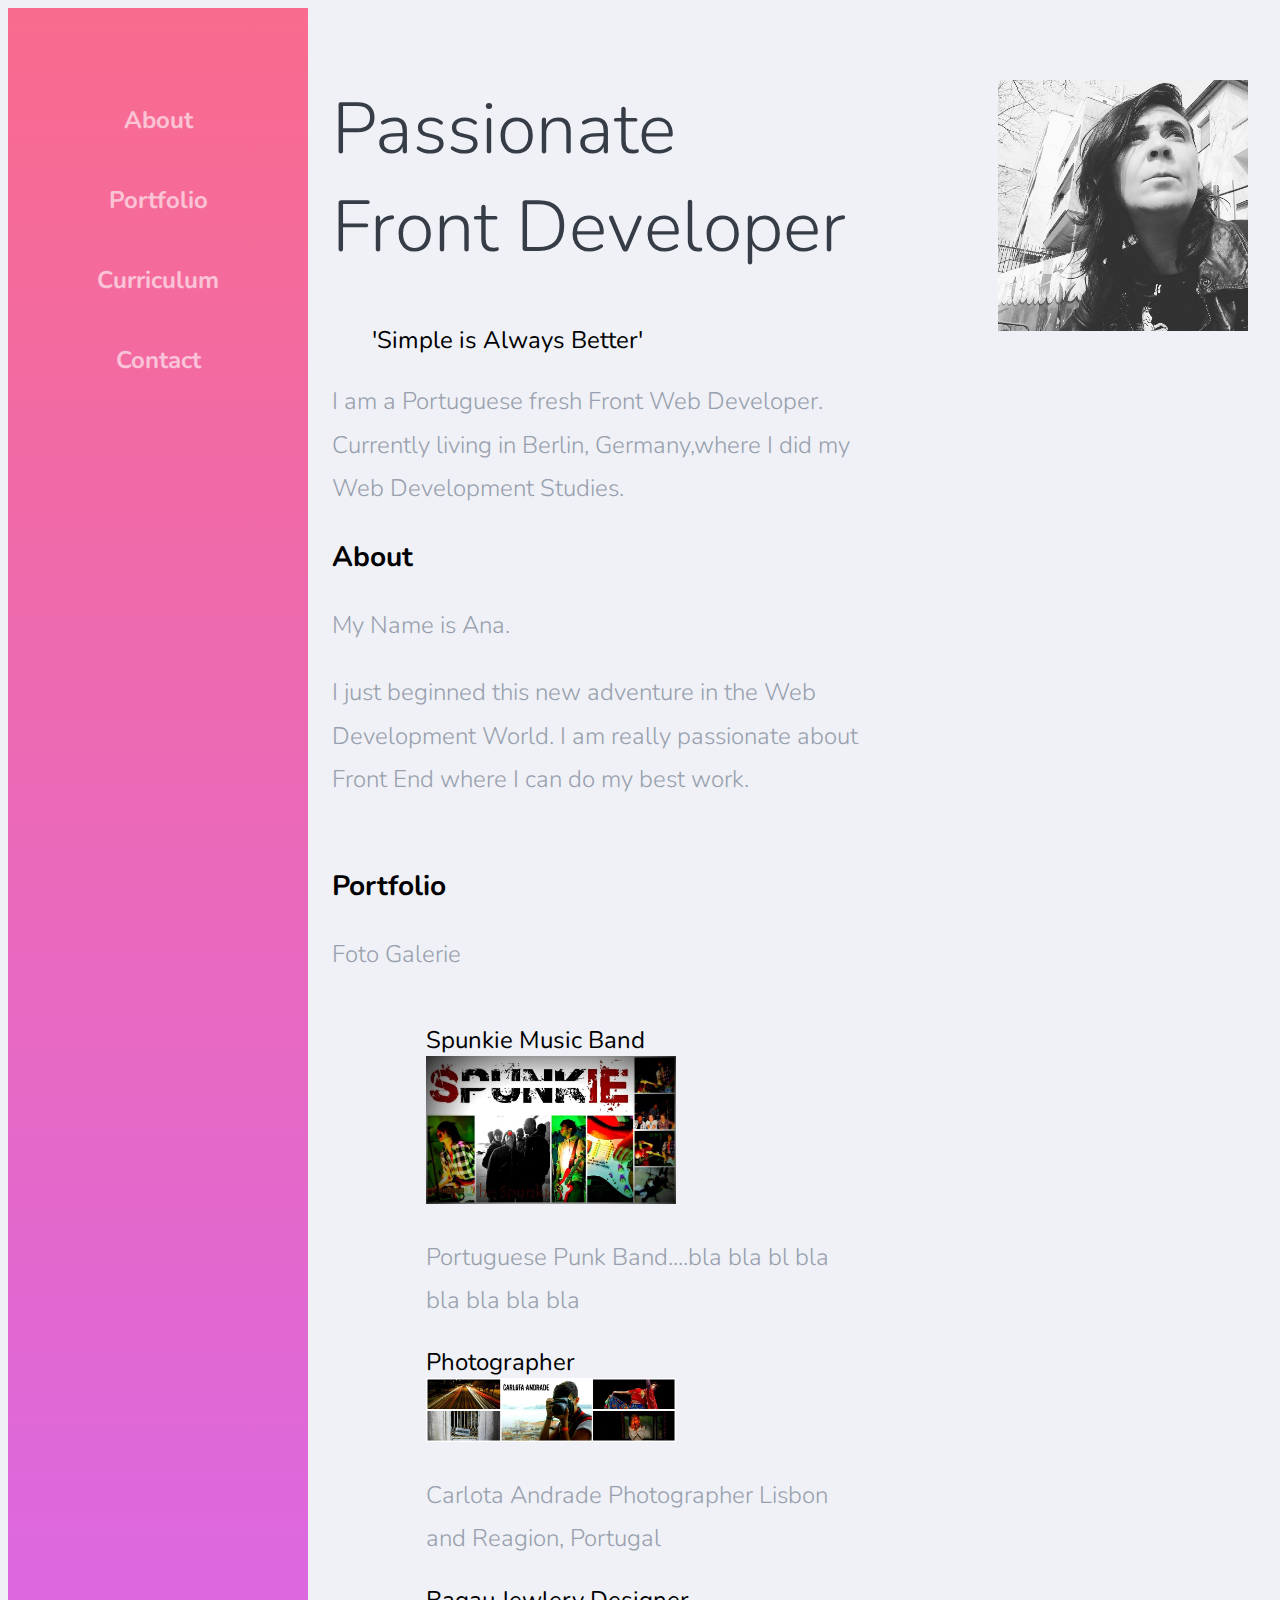
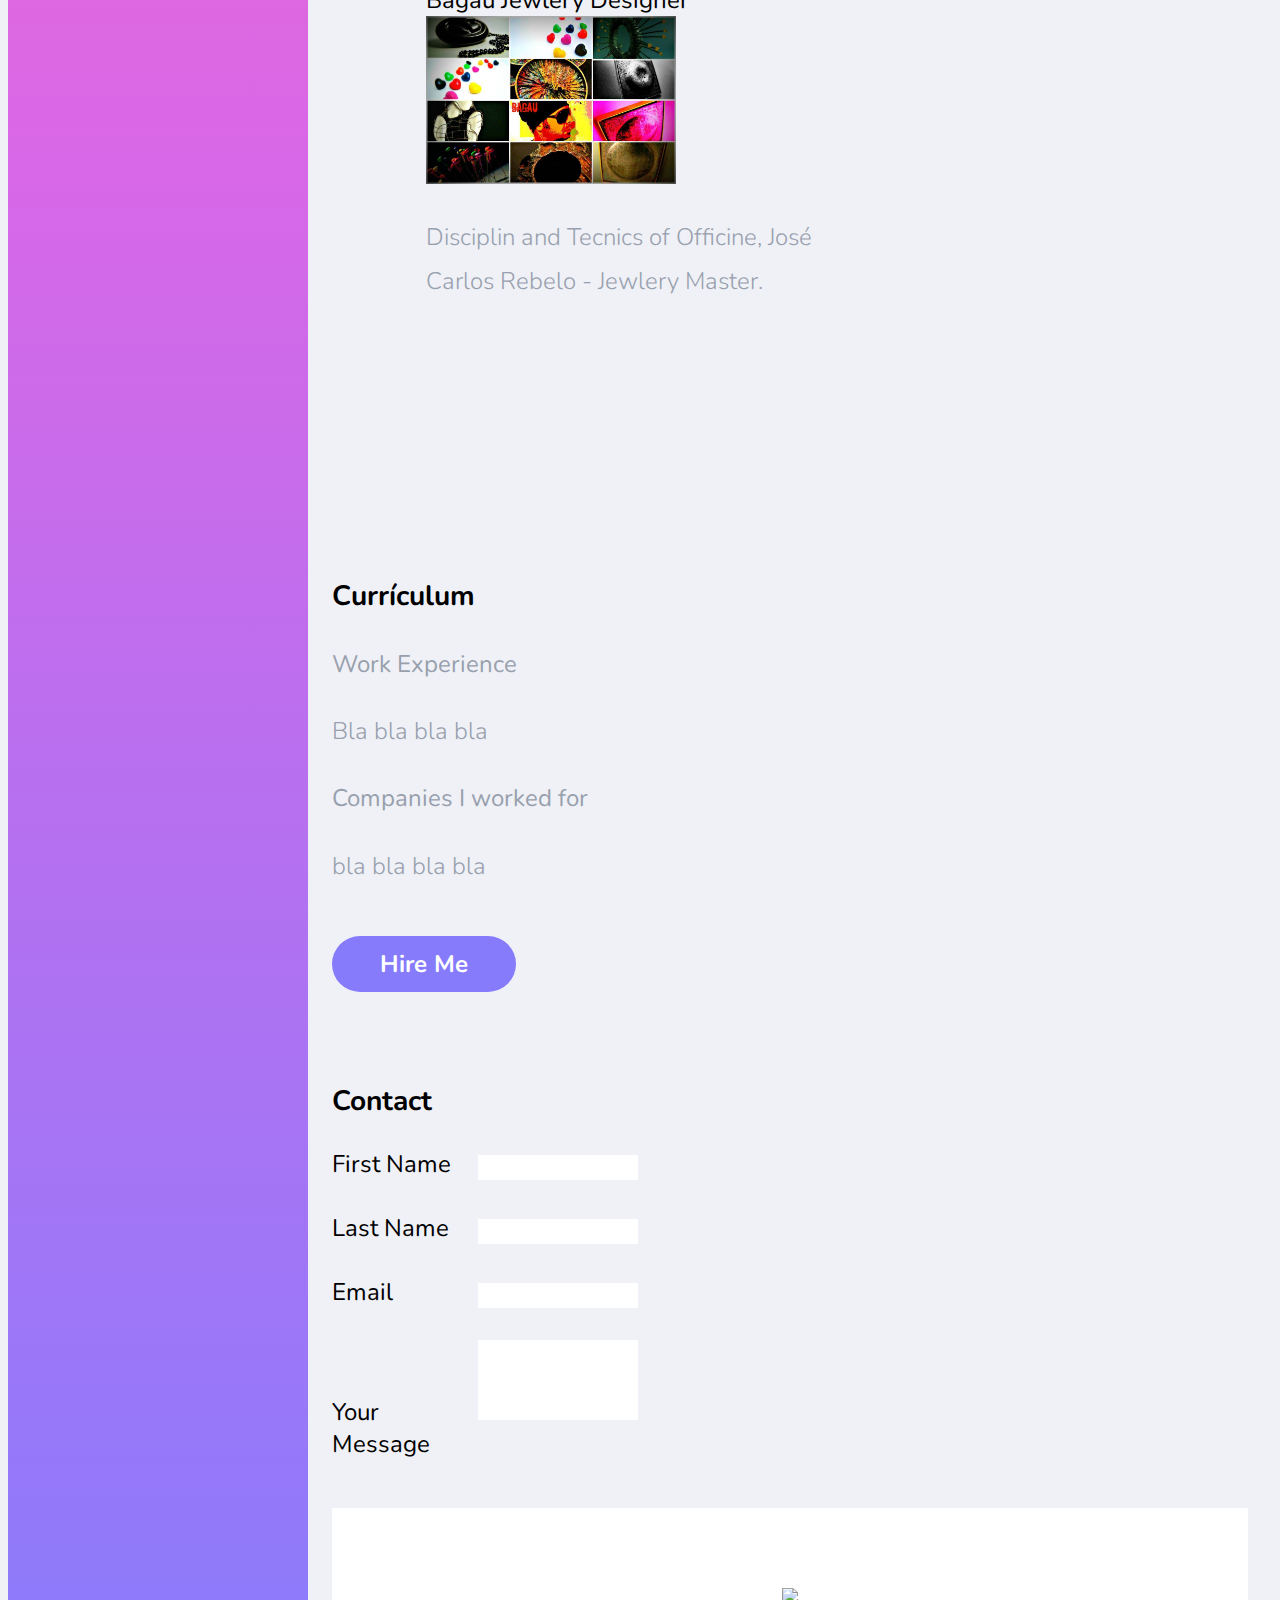
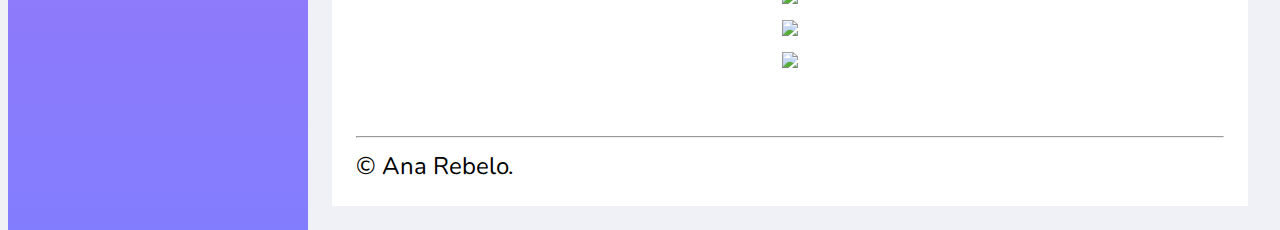
==== index.html @ c13af23d "Update index.html" ====
<!DOCTYPE html>
<html lang="en">

<head>
    <meta charset="UTF-8">
    <title>Portfolio</title>
    <link rel="stylesheet" href=".//style%20-%20Portfolio.css">
</head>

<body>
    <div class="container">
        <div class="sidebar">
            <nav>
                <ul>
                    <li><a href="#about">About</a></li>
                    <li><a href="#portfolio">Portfolio</a></li>
                    <li><a href="#curriculum">Curriculum</a></li>
                    <li><a href="#contact">Contact</a></li>
                </ul>
            </nav>
        </div>

        <div class="content">
            <section class="hero">
                <img src="je.jpg" />
                <div class="hero-content">
                    <h1>Passionate<br>Front Developer</h1>
                    <blockquote>'Simple is Always Better'</blockquote>
                    <p>I am a Portuguese fresh Front Web Developer. Currently living in Berlin, Germany,where I did my Web Development Studies.</p>


                    <h3 id="about">About<br></h3>

                    <p>My Name is Ana.</p>
                    <p>I just beginned this new adventure in the Web Development World. I am really passionate about Front End where I can do my best work.


                        <h3 id="portfolio"><br>Portfolio</h3>
                        <p>Foto Galerie</p>
                        <div class="galerie">
                            <figure>

                                <figcaption>Spunkie Music Band </figcaption> <img src="spunkie.jpg"><br>
                                <p>Portuguese Punk Band....bla bla bl bla bla bla bla bla</p>
                                <figcaption>Photographer</figcaption>
                                <img src="carlota.jpg"><br>
                                <p>Carlota Andrade Photographer
                                    Lisbon and Reagion, Portugal</p>
                                
                                <figcaption>Bagau Jewlery Designer</figcaption>
                                <img src="bagau.jpg"><br>
                                <p>Disciplin and  Tecnics of Officine, José Carlos Rebelo - Jewlery Master.</p>

                            </figure>
                        </div>
                        <br><br><br><br><br>

                        <h3 id="curriculum"><br>Currículum</h3>

                        <p><b>Work Experience</b></p>
                        <p>Bla bla bla bla</p>
                        <p><b>Companies I worked for</b></p>
                        <p>bla bla bla bla</p>


                        <a class="action-btn" href="">Hire Me</a><a href="#top"></a>

                        <h3 id="contact"><br>Contact</h3>

                        <form action="">

                            <label for="fn">First Name</label>
                            <input type="text" name="firstname" id="fn" required placefolder="firstname"><br>
                            <br>
                            <label for="ln">Last Name</label>
                            <input type="text" name="lastname" id="ln" required><br>
                            <br>
                            <label for="email">Email</label>
                            <input type="email" name="email" id="email" required><br>
                            <br>
                            <label for="msg">Your Message</label>
                            <textarea name="msg" id="msg" required></textarea>

                        </form>

                </div>

            </section>


            <div class="footer">
                <footer>
                    <ul>

                           <div id="imagem" />
                        
                        <li><a href="https://www.facebook.com/ana.rebelo.37"><img src="images/facebook.png"></a></li>

                        <li><a href="https://www.twitter.com"><img src="images/twitter.png"></a></li>

                        <li><a href="https://www.instagram.com"><img src="images/instagram.png"></a></li>
                       
                    </ul>
                     <hr class="socket">
                    &copy; Ana Rebelo.
                </footer>
            </div>
        </div>
    </div>
</body></html>
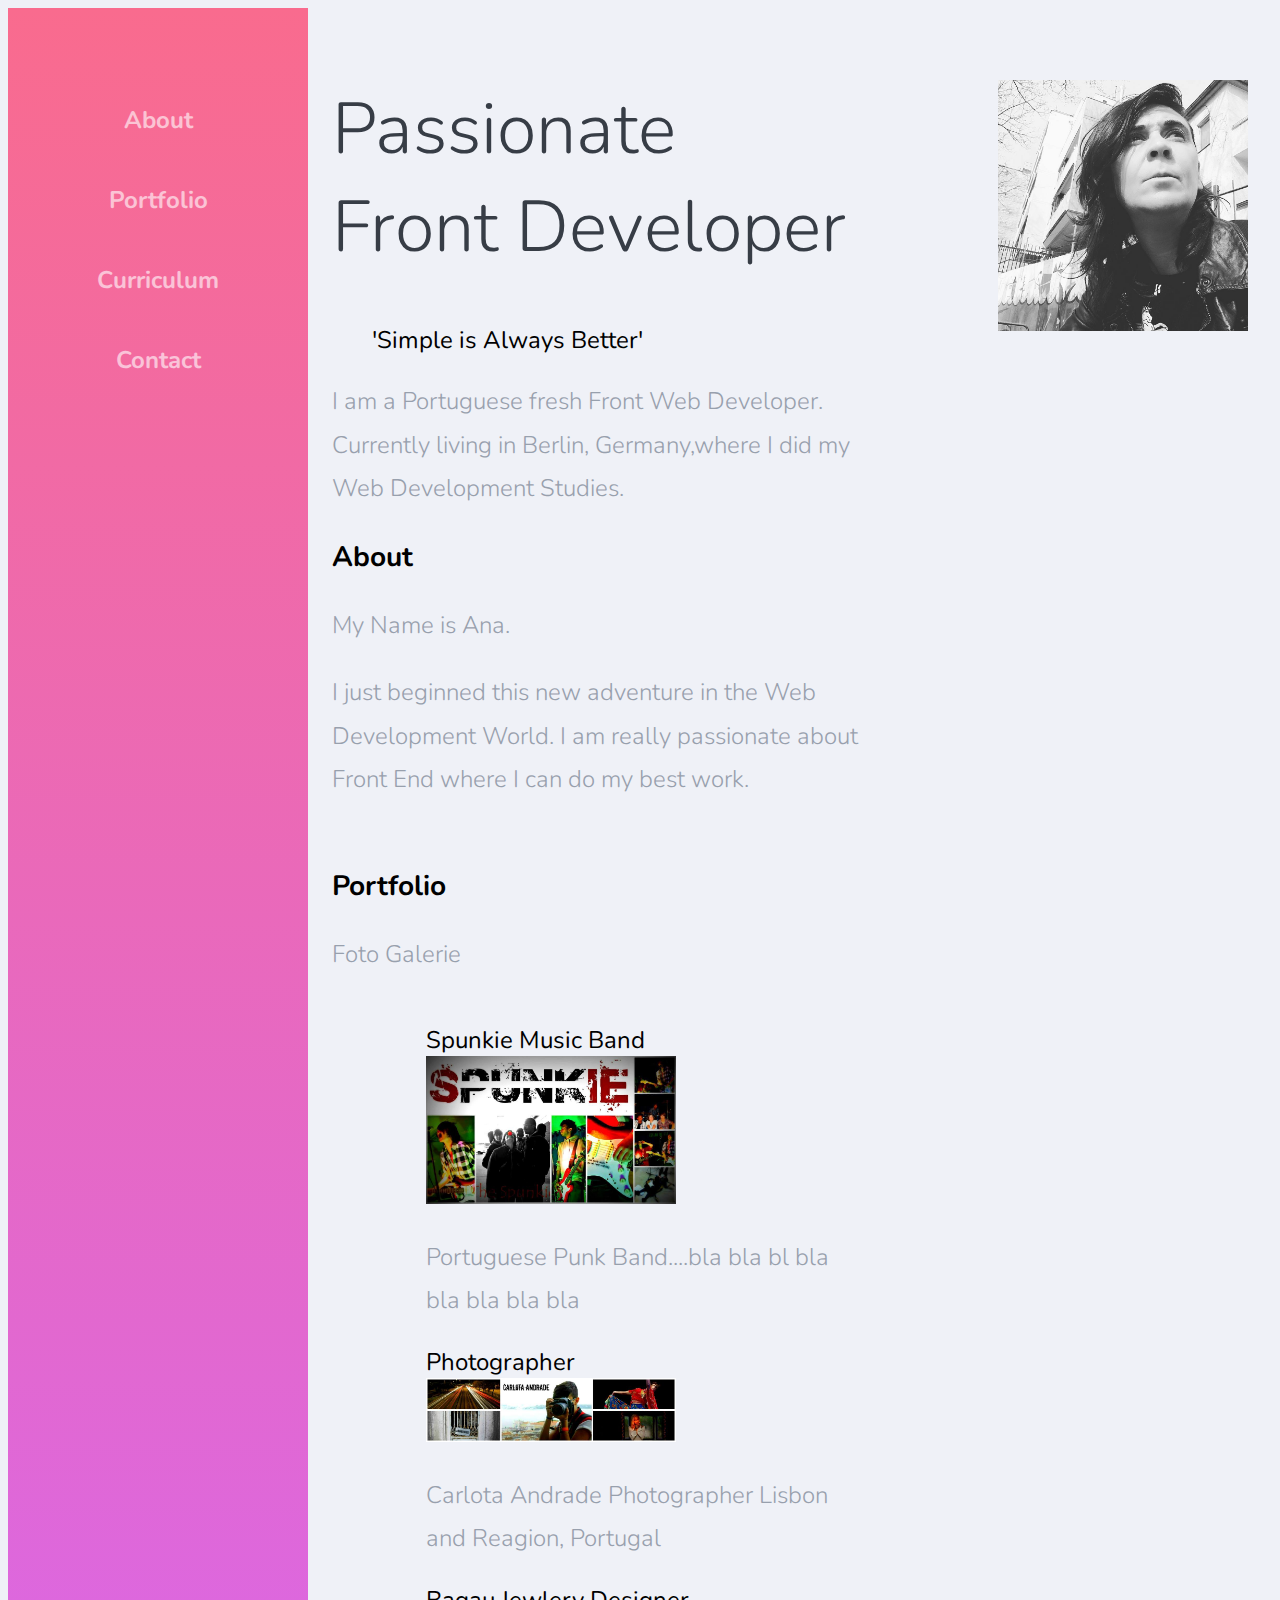
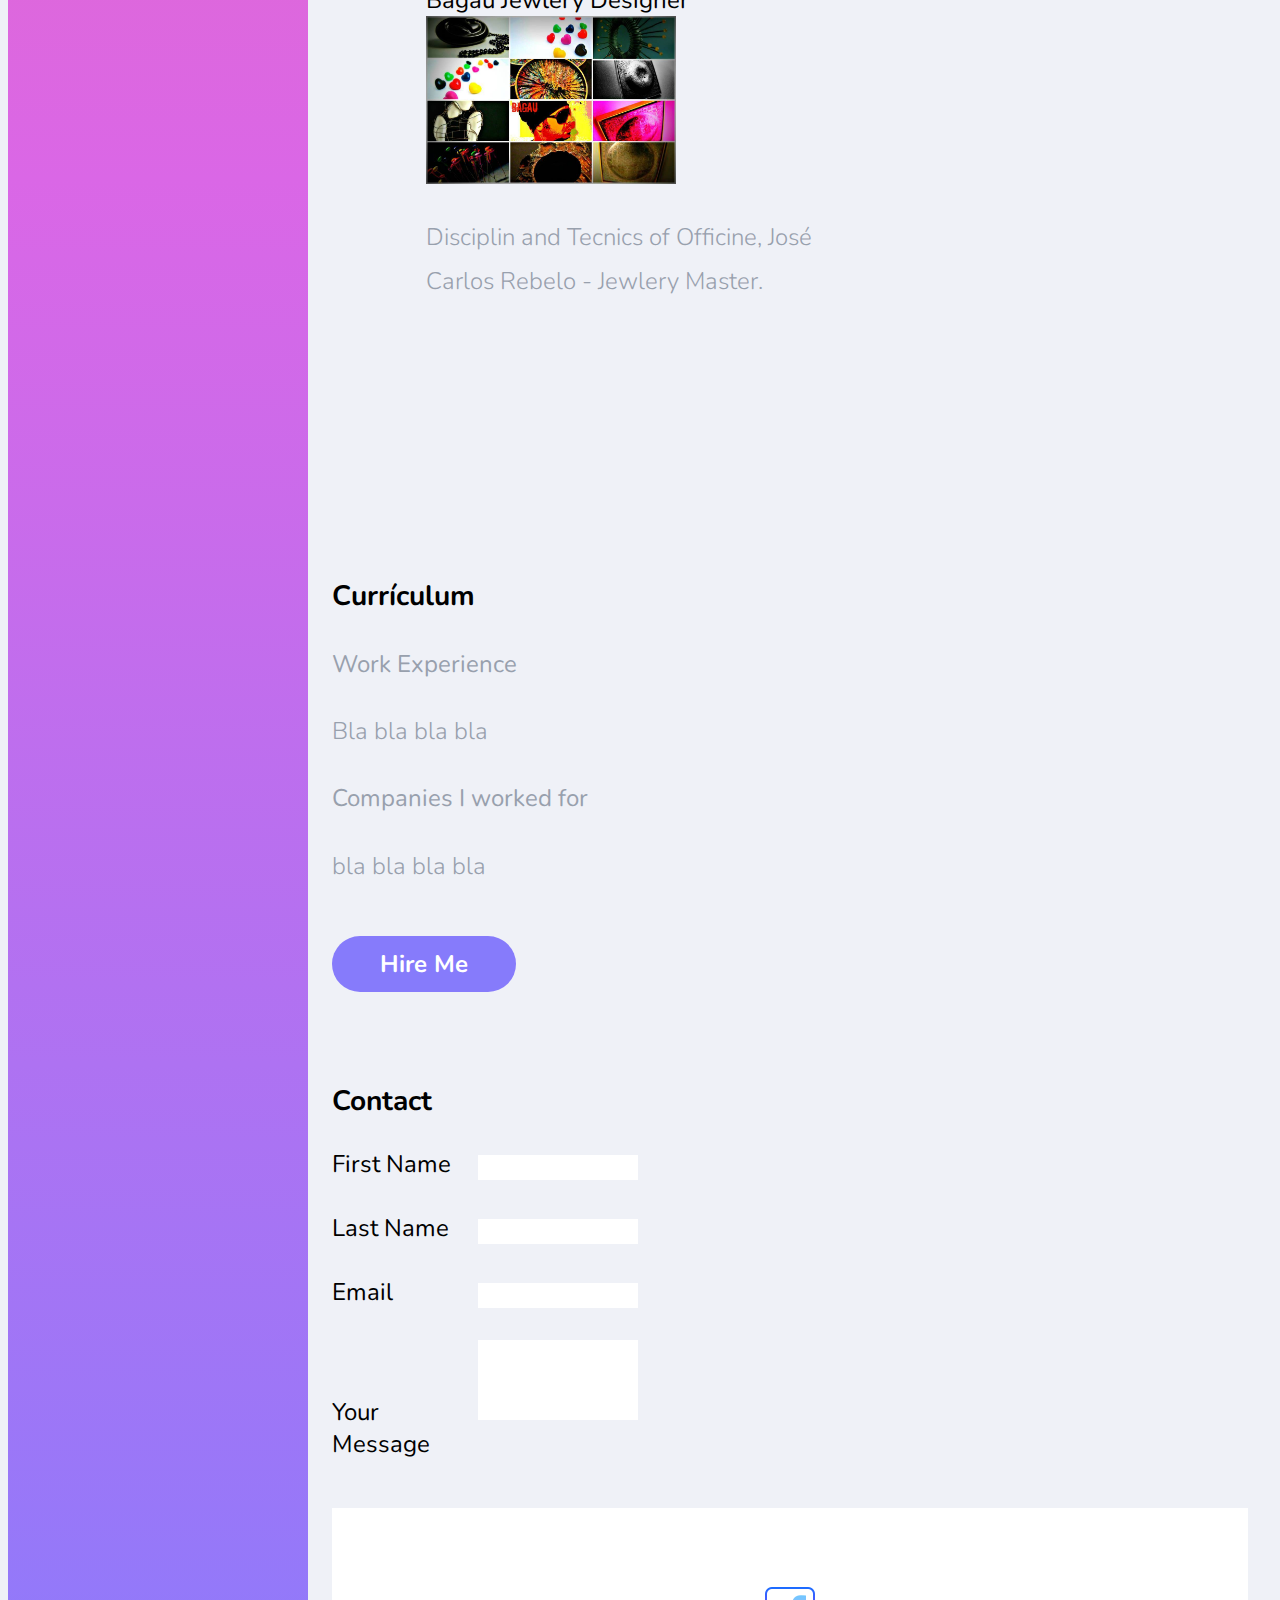
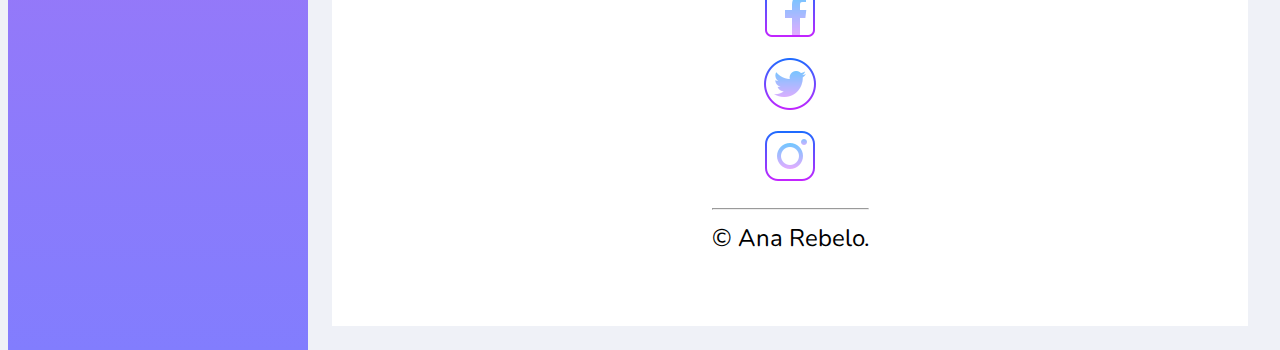
==== commit b96c2930: "Update index.html" ====
--- a/index.html
+++ b/index.html
@@ -94,15 +94,16 @@
 
                            <div id="imagem" />
                         
-                        <li><a href="https://www.facebook.com/ana.rebelo.37"><img src="images/facebook.png"></a></li>
+                        <li><a href="https://www.facebook.com/ana.rebelo.37"><img src="facebook.png"></a></li>
 
-                        <li><a href="https://www.twitter.com"><img src="images/twitter.png"></a></li>
+                        <li><a href="https://www.twitter.com"><img src="twitter.png"></a></li>
 
-                        <li><a href="https://www.instagram.com"><img src="images/instagram.png"></a></li>
-                       
+                        <li><a href="https://www.instagram.com"><img src="instagram.png"></a></li>
+                         <hr class="socket">
+                    &copy; Ana Rebelo.
+                   
                     </ul>
-                     <hr class="socket">
-                    &copy; Ana Rebelo.
+                     
                 </footer>
             </div>
         </div>
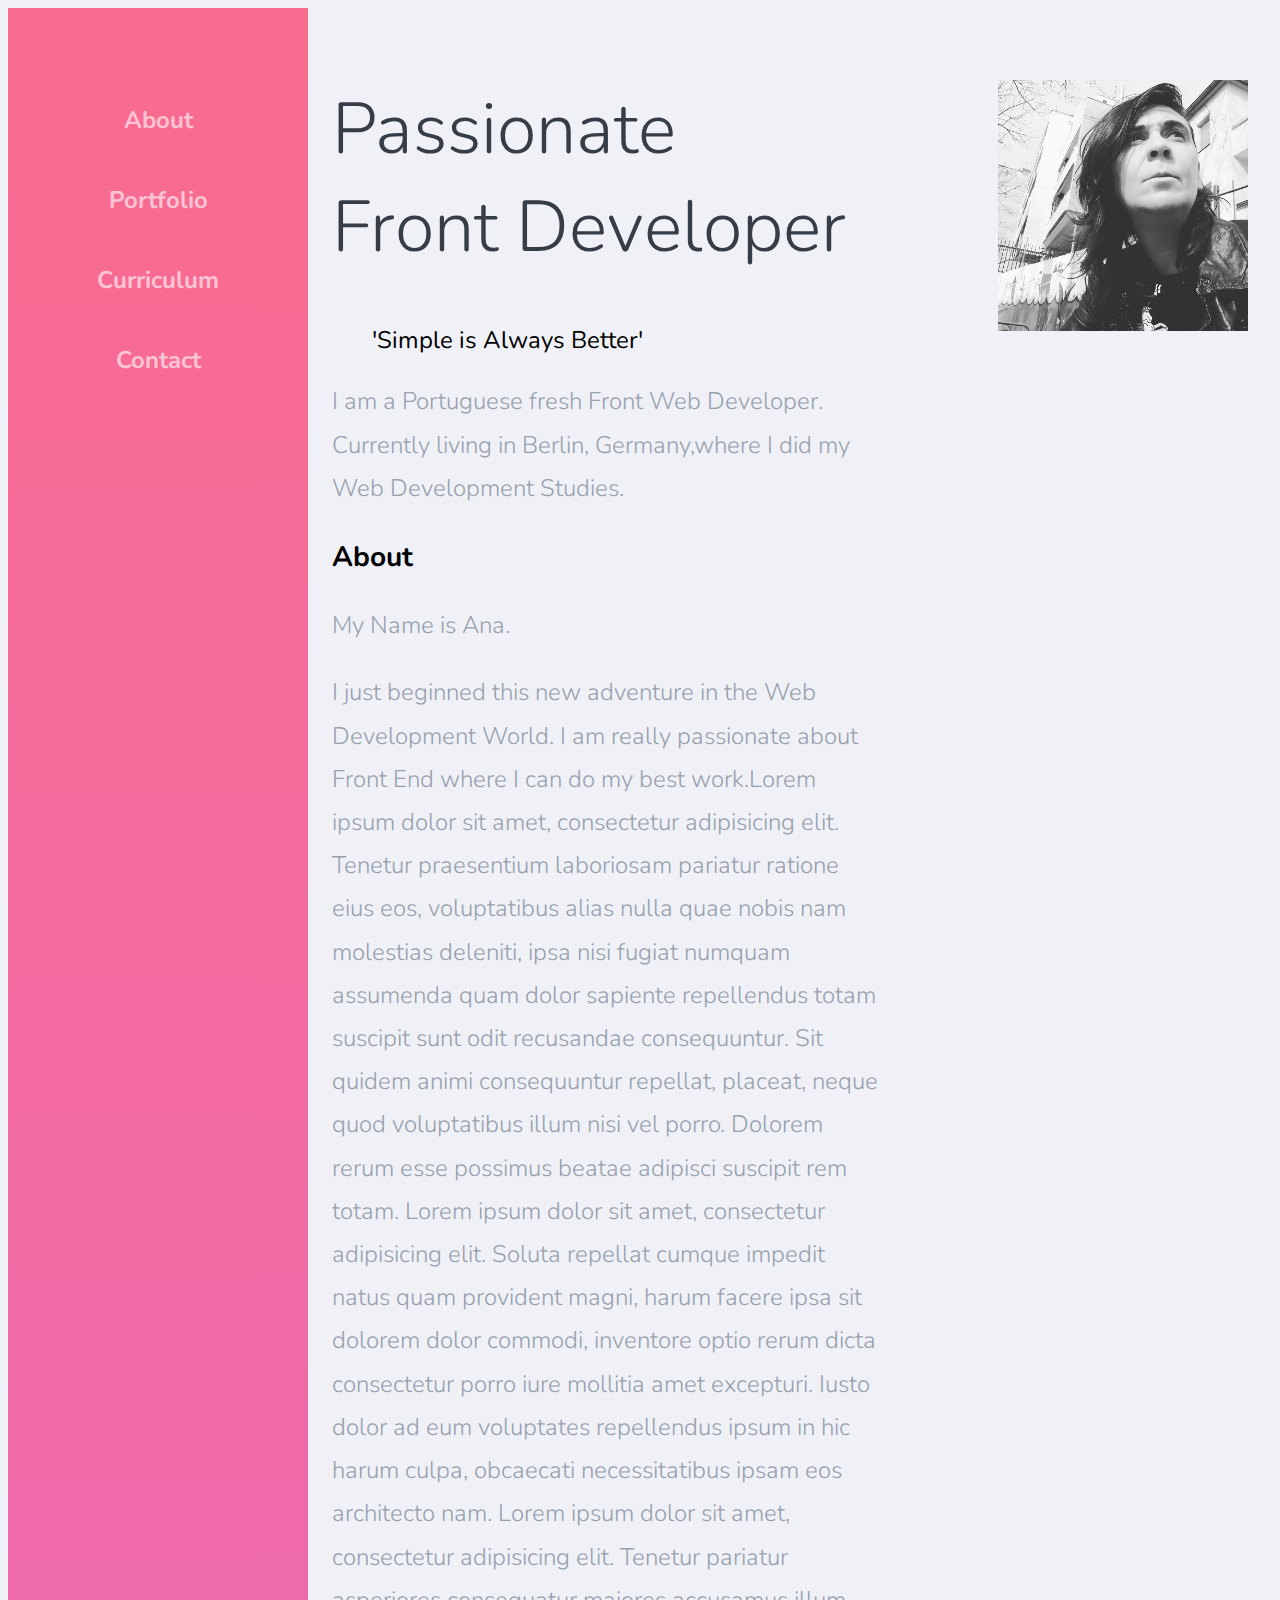
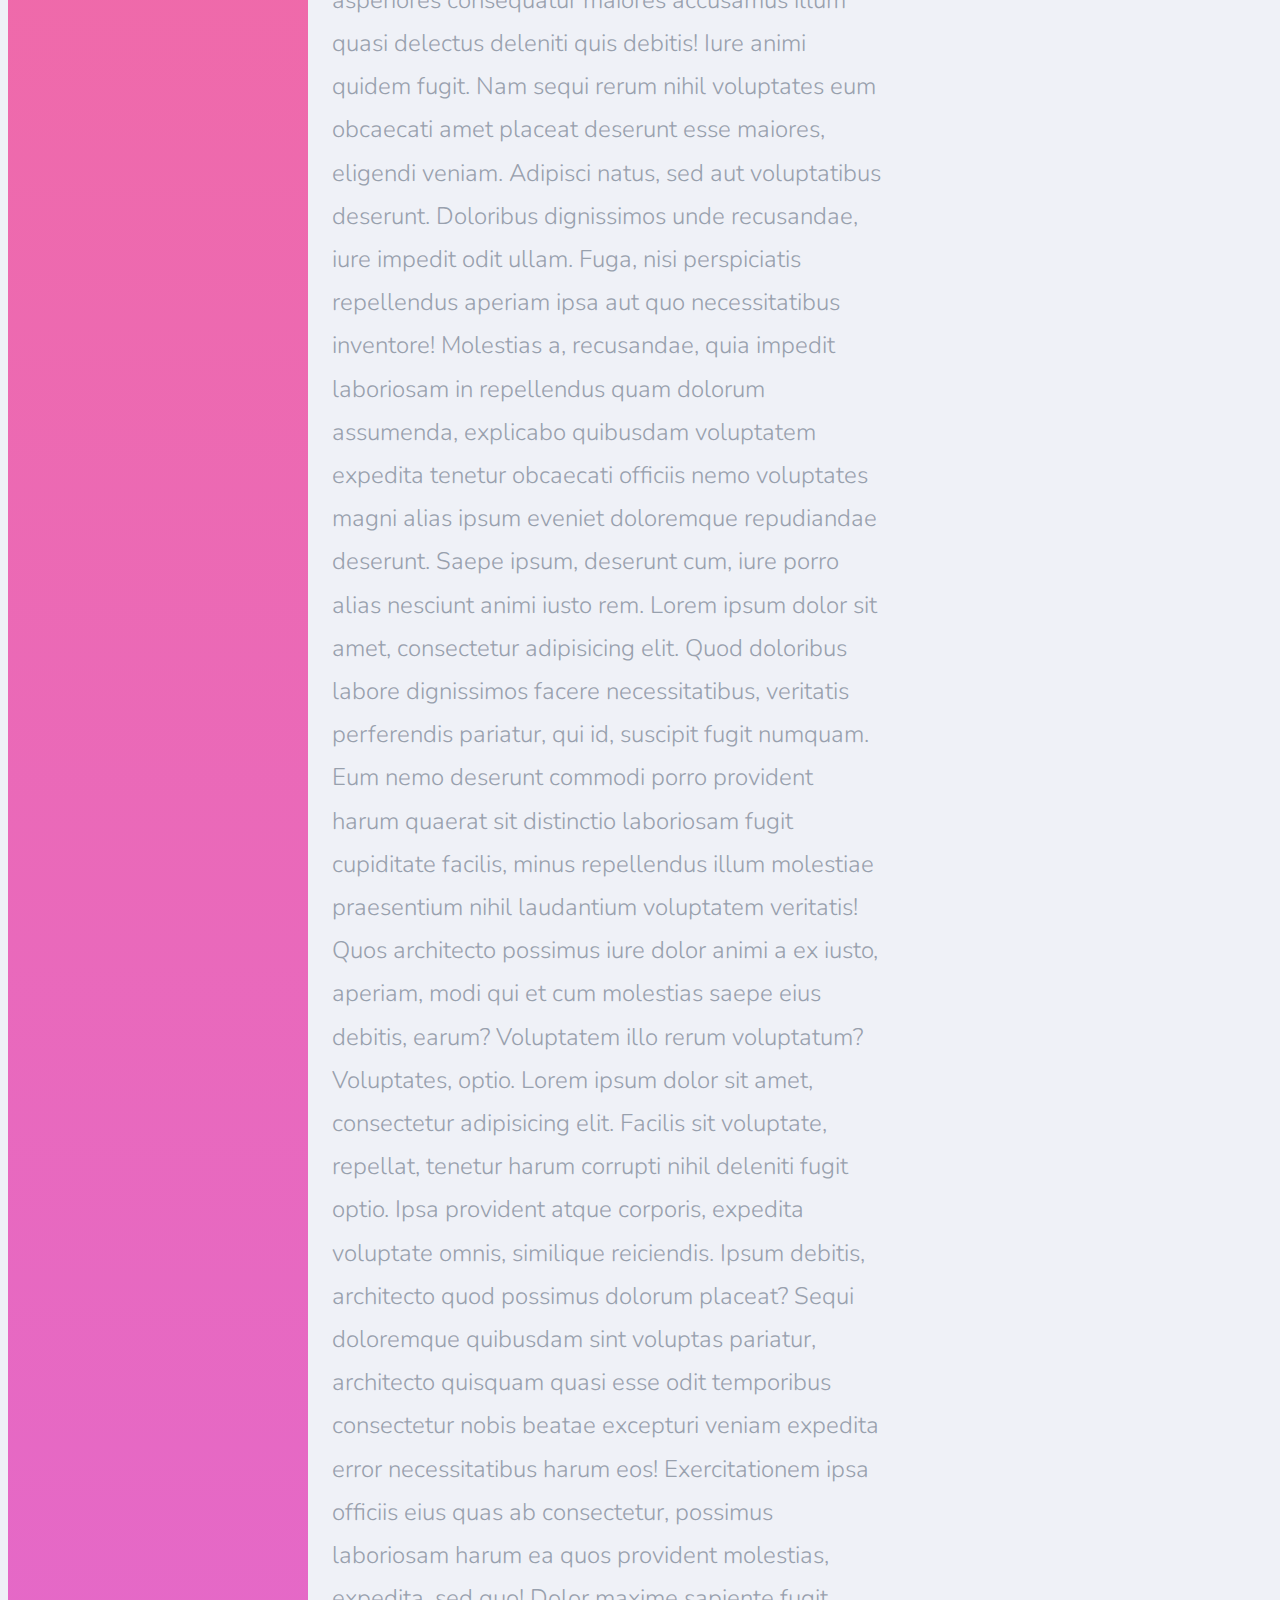
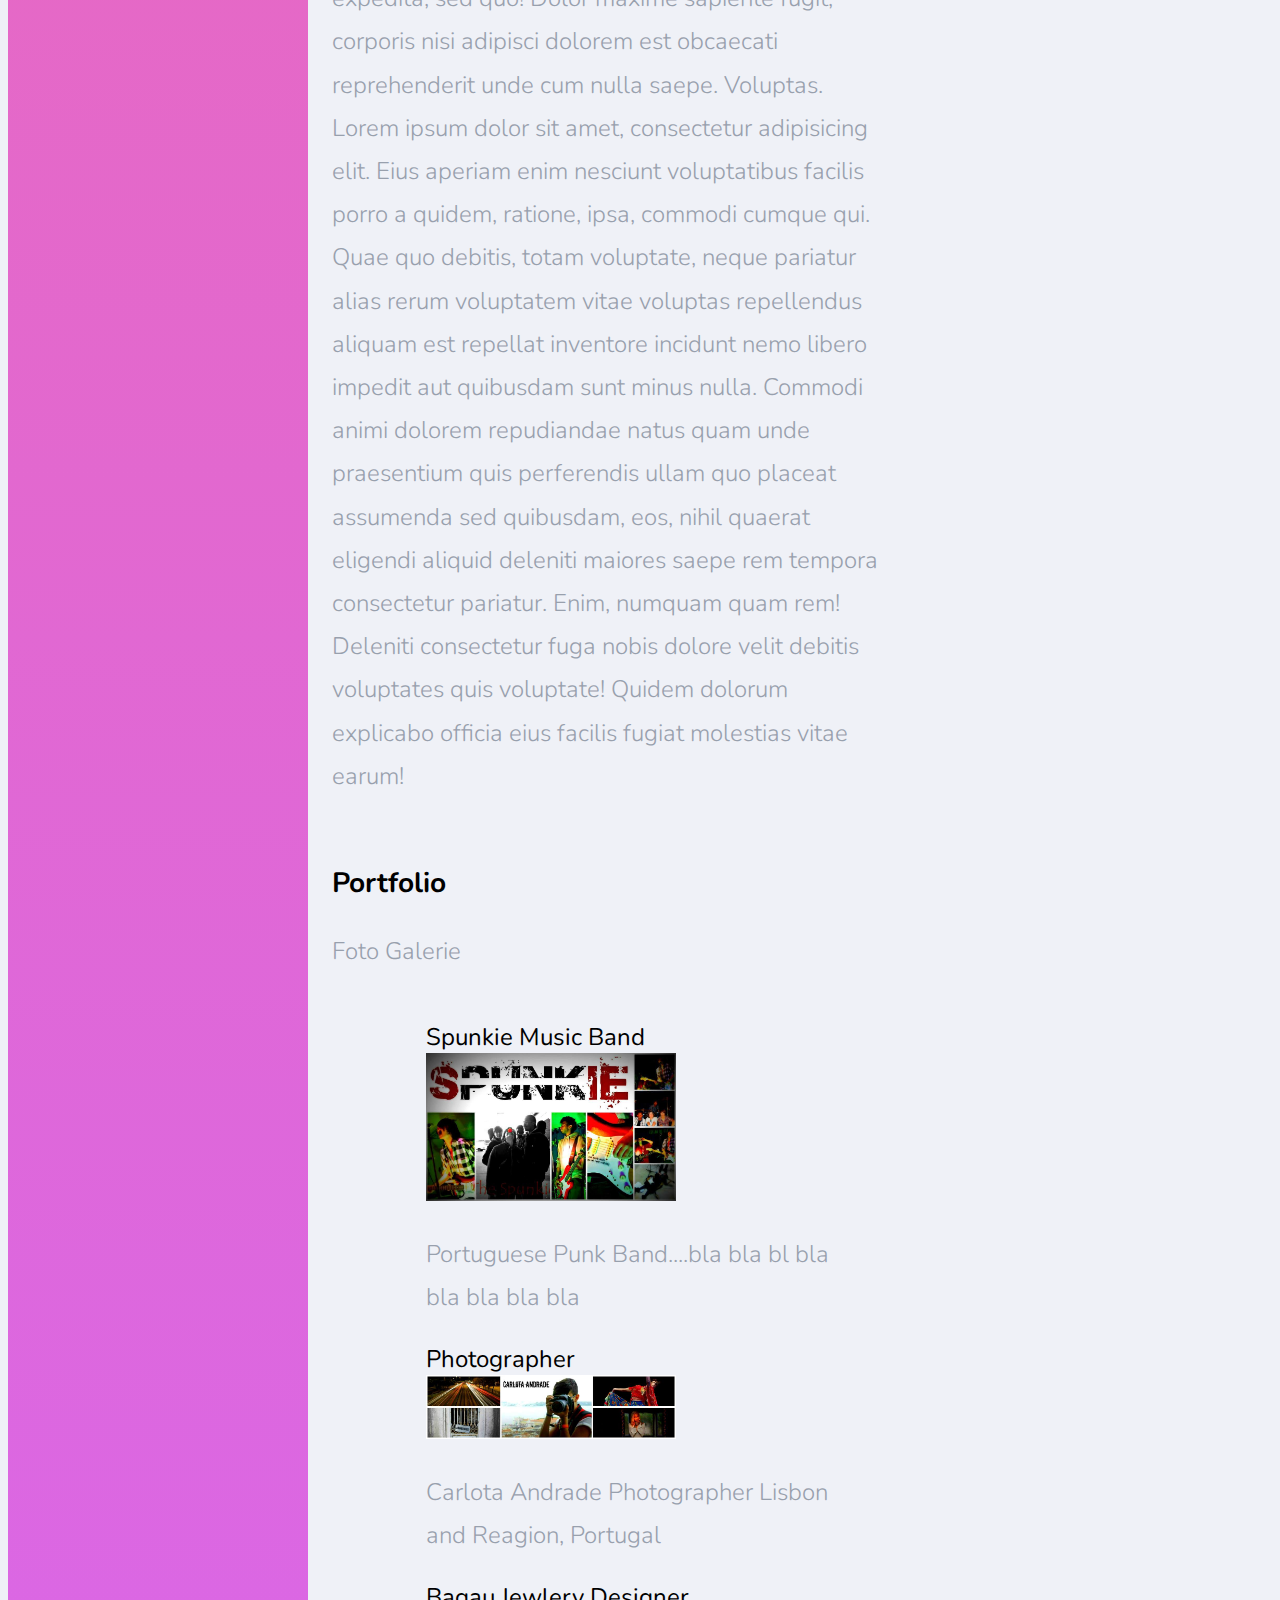
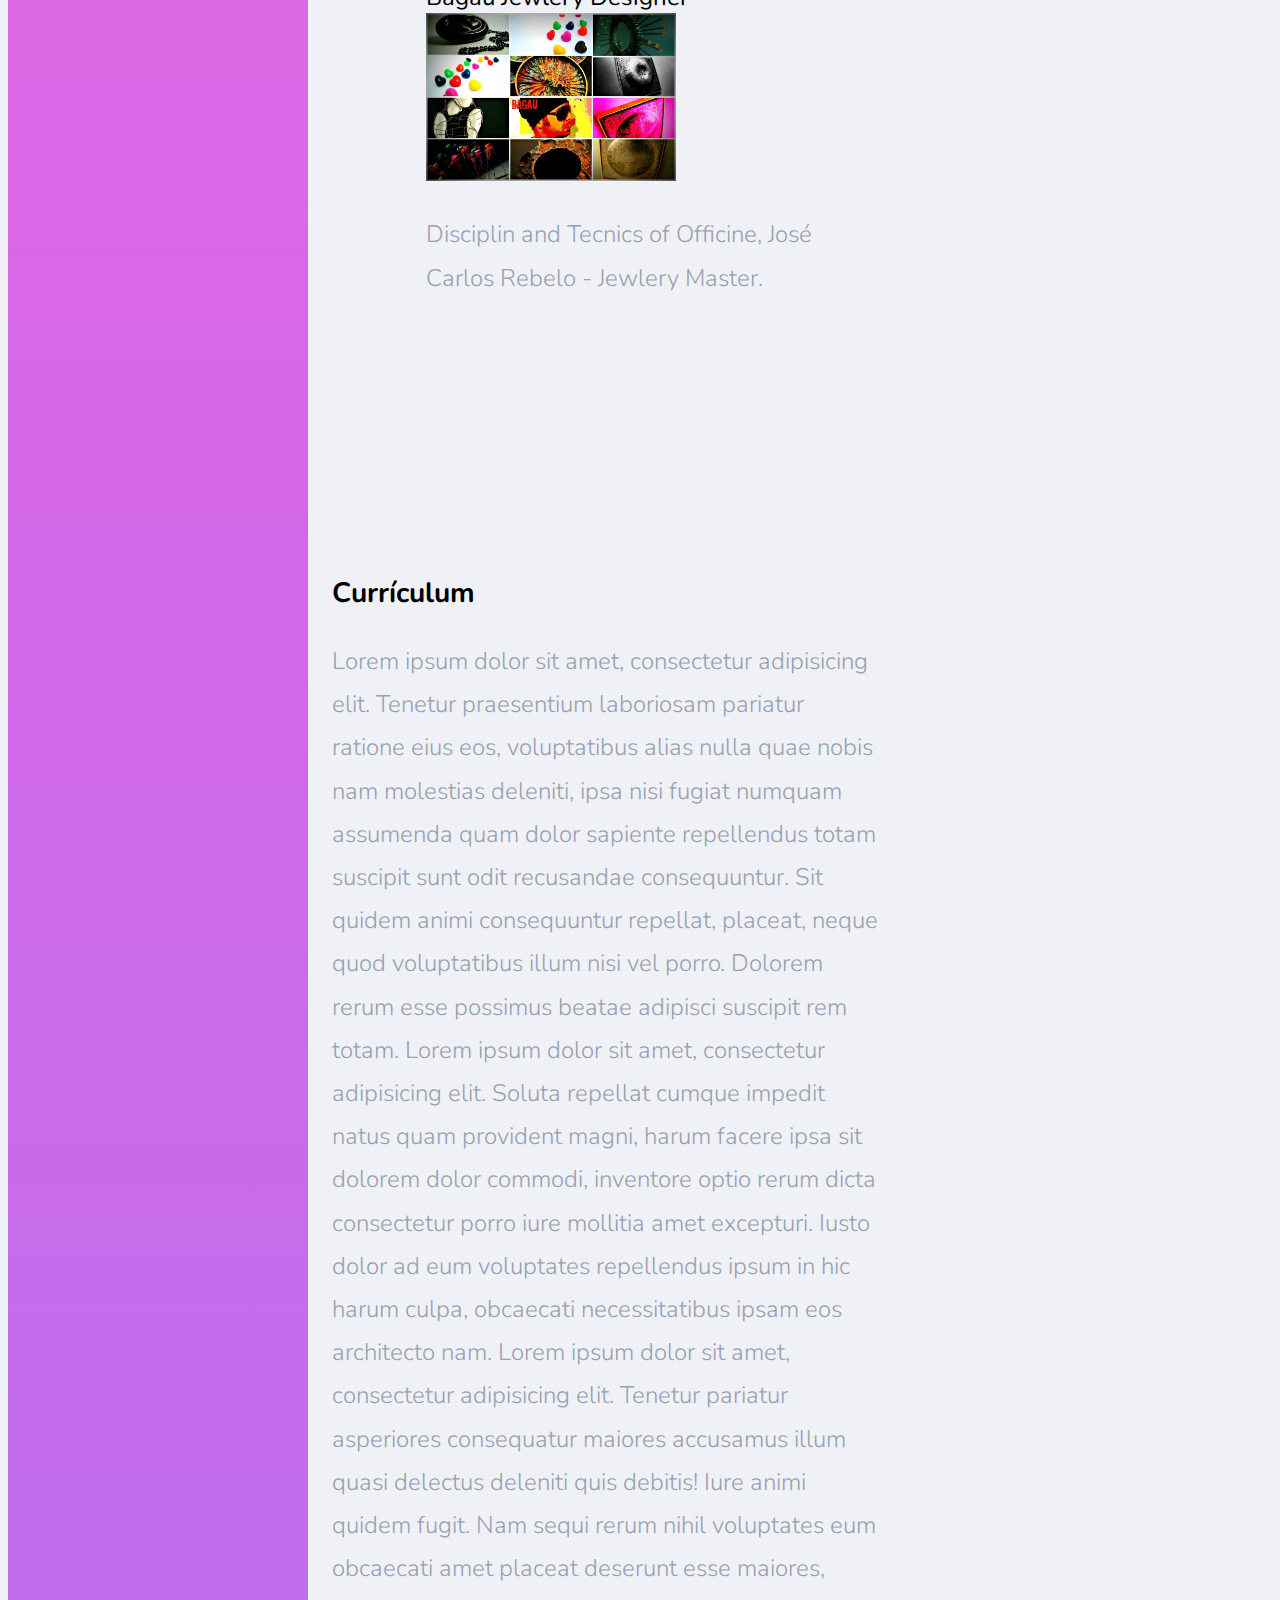
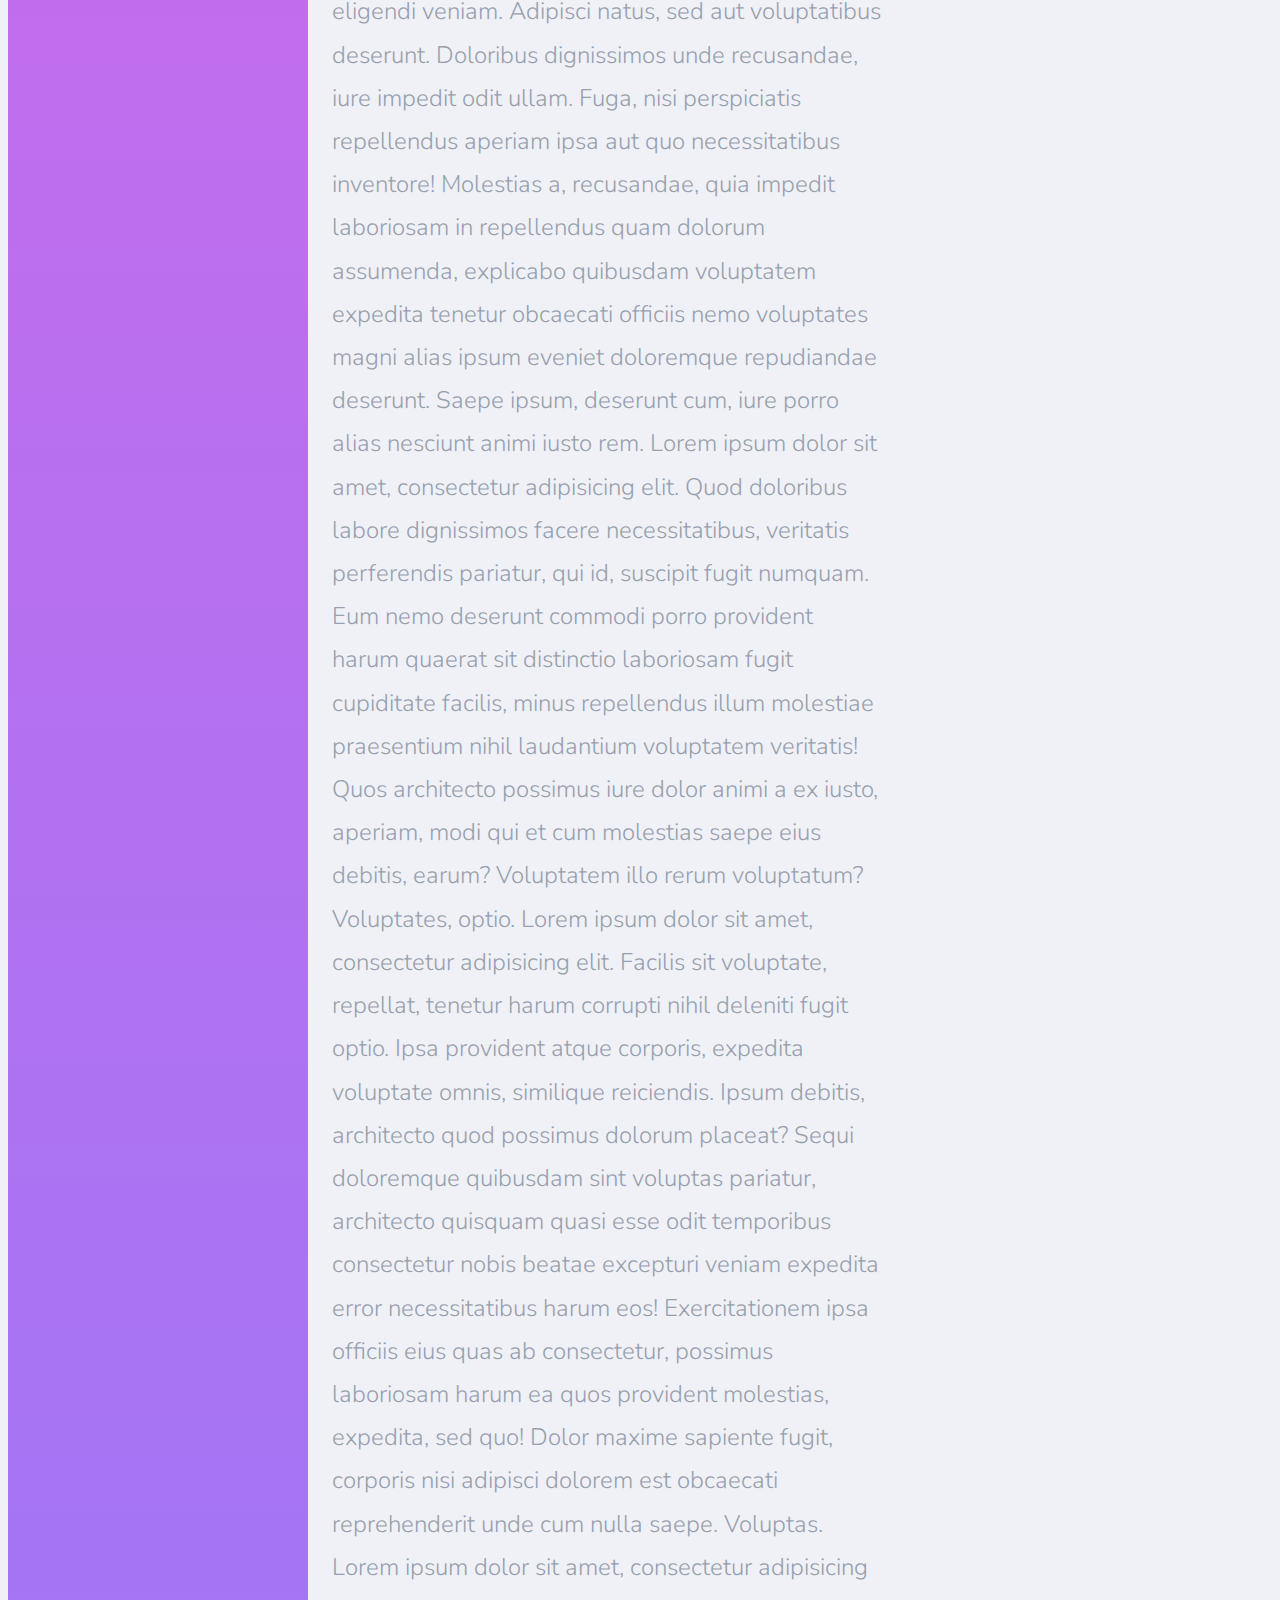
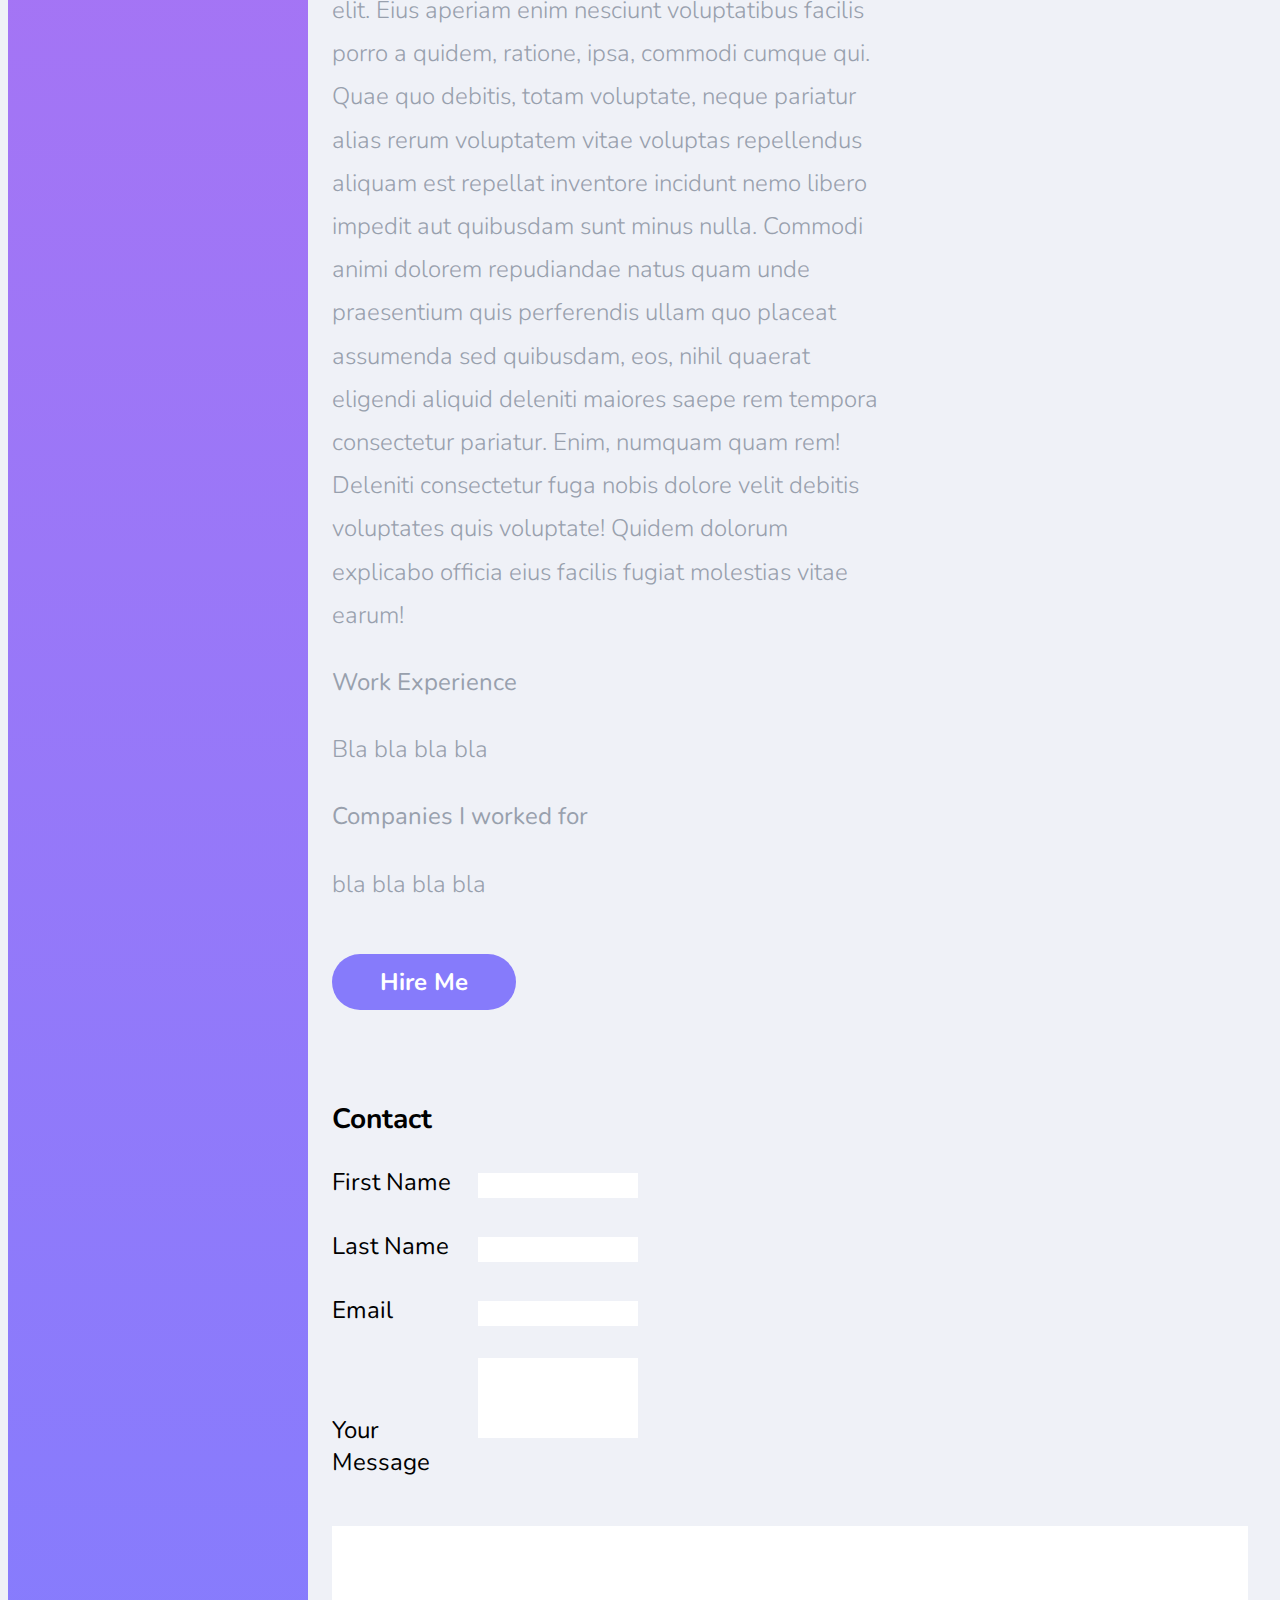
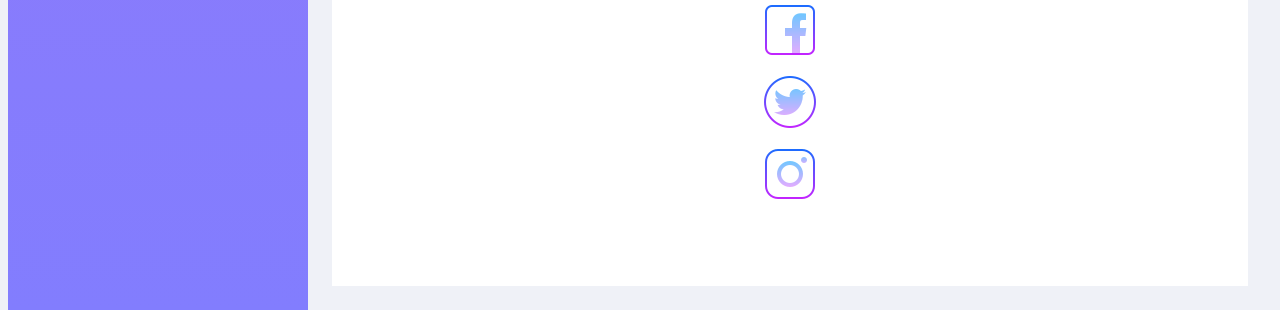
==== commit 07569ba1: "Update index.html" ====
--- a/index.html
+++ b/index.html
@@ -32,7 +32,12 @@
                     <h3 id="about">About<br></h3>
 
                     <p>My Name is Ana.</p>
-                    <p>I just beginned this new adventure in the Web Development World. I am really passionate about Front End where I can do my best work.
+                    <p>I just beginned this new adventure in the Web Development World. I am really passionate about Front End where I can do my best work.Lorem ipsum dolor sit amet, consectetur adipisicing elit. Tenetur praesentium laboriosam pariatur ratione eius eos, voluptatibus alias nulla quae nobis nam molestias deleniti, ipsa nisi fugiat numquam assumenda quam dolor sapiente repellendus totam suscipit sunt odit recusandae consequuntur. Sit quidem animi consequuntur repellat, placeat, neque quod voluptatibus illum nisi vel porro. Dolorem rerum esse possimus beatae adipisci suscipit rem totam.
+                        Lorem ipsum dolor sit amet, consectetur adipisicing elit. Soluta repellat cumque impedit natus quam provident magni, harum facere ipsa sit dolorem dolor commodi, inventore optio rerum dicta consectetur porro iure mollitia amet excepturi. Iusto dolor ad eum voluptates repellendus ipsum in hic harum culpa, obcaecati necessitatibus ipsam eos architecto nam.
+                        Lorem ipsum dolor sit amet, consectetur adipisicing elit. Tenetur pariatur asperiores consequatur maiores accusamus illum quasi delectus deleniti quis debitis! Iure animi quidem fugit. Nam sequi rerum nihil voluptates eum obcaecati amet placeat deserunt esse maiores, eligendi veniam. Adipisci natus, sed aut voluptatibus deserunt. Doloribus dignissimos unde recusandae, iure impedit odit ullam. Fuga, nisi perspiciatis repellendus aperiam ipsa aut quo necessitatibus inventore! Molestias a, recusandae, quia impedit laboriosam in repellendus quam dolorum assumenda, explicabo quibusdam voluptatem expedita tenetur obcaecati officiis nemo voluptates magni alias ipsum eveniet doloremque repudiandae deserunt. Saepe ipsum, deserunt cum, iure porro alias nesciunt animi iusto rem.
+                        Lorem ipsum dolor sit amet, consectetur adipisicing elit. Quod doloribus labore dignissimos facere necessitatibus, veritatis perferendis pariatur, qui id, suscipit fugit numquam. Eum nemo deserunt commodi porro provident harum quaerat sit distinctio laboriosam fugit cupiditate facilis, minus repellendus illum molestiae praesentium nihil laudantium voluptatem veritatis! Quos architecto possimus iure dolor animi a ex iusto, aperiam, modi qui et cum molestias saepe eius debitis, earum? Voluptatem illo rerum voluptatum? Voluptates, optio.
+                        Lorem ipsum dolor sit amet, consectetur adipisicing elit. Facilis sit voluptate, repellat, tenetur harum corrupti nihil deleniti fugit optio. Ipsa provident atque corporis, expedita voluptate omnis, similique reiciendis. Ipsum debitis, architecto quod possimus dolorum placeat? Sequi doloremque quibusdam sint voluptas pariatur, architecto quisquam quasi esse odit temporibus consectetur nobis beatae excepturi veniam expedita error necessitatibus harum eos! Exercitationem ipsa officiis eius quas ab consectetur, possimus laboriosam harum ea quos provident molestias, expedita, sed quo! Dolor maxime sapiente fugit, corporis nisi adipisci dolorem est obcaecati reprehenderit unde cum nulla saepe. Voluptas.
+                        Lorem ipsum dolor sit amet, consectetur adipisicing elit. Eius aperiam enim nesciunt voluptatibus facilis porro a quidem, ratione, ipsa, commodi cumque qui. Quae quo debitis, totam voluptate, neque pariatur alias rerum voluptatem vitae voluptas repellendus aliquam est repellat inventore incidunt nemo libero impedit aut quibusdam sunt minus nulla. Commodi animi dolorem repudiandae natus quam unde praesentium quis perferendis ullam quo placeat assumenda sed quibusdam, eos, nihil quaerat eligendi aliquid deleniti maiores saepe rem tempora consectetur pariatur. Enim, numquam quam rem! Deleniti consectetur fuga nobis dolore velit debitis voluptates quis voluptate! Quidem dolorum explicabo officia eius facilis fugiat molestias vitae earum!</p>
 
 
                         <h3 id="portfolio"><br>Portfolio</h3>
@@ -56,6 +61,12 @@
                         <br><br><br><br><br>
 
                         <h3 id="curriculum"><br>Currículum</h3>
+                   <p> Lorem ipsum dolor sit amet, consectetur adipisicing elit. Tenetur praesentium laboriosam pariatur ratione eius eos, voluptatibus alias nulla quae nobis nam molestias deleniti, ipsa nisi fugiat numquam assumenda quam dolor sapiente repellendus totam suscipit sunt odit recusandae consequuntur. Sit quidem animi consequuntur repellat, placeat, neque quod voluptatibus illum nisi vel porro. Dolorem rerum esse possimus beatae adipisci suscipit rem totam.
+                        Lorem ipsum dolor sit amet, consectetur adipisicing elit. Soluta repellat cumque impedit natus quam provident magni, harum facere ipsa sit dolorem dolor commodi, inventore optio rerum dicta consectetur porro iure mollitia amet excepturi. Iusto dolor ad eum voluptates repellendus ipsum in hic harum culpa, obcaecati necessitatibus ipsam eos architecto nam.
+                        Lorem ipsum dolor sit amet, consectetur adipisicing elit. Tenetur pariatur asperiores consequatur maiores accusamus illum quasi delectus deleniti quis debitis! Iure animi quidem fugit. Nam sequi rerum nihil voluptates eum obcaecati amet placeat deserunt esse maiores, eligendi veniam. Adipisci natus, sed aut voluptatibus deserunt. Doloribus dignissimos unde recusandae, iure impedit odit ullam. Fuga, nisi perspiciatis repellendus aperiam ipsa aut quo necessitatibus inventore! Molestias a, recusandae, quia impedit laboriosam in repellendus quam dolorum assumenda, explicabo quibusdam voluptatem expedita tenetur obcaecati officiis nemo voluptates magni alias ipsum eveniet doloremque repudiandae deserunt. Saepe ipsum, deserunt cum, iure porro alias nesciunt animi iusto rem.
+                        Lorem ipsum dolor sit amet, consectetur adipisicing elit. Quod doloribus labore dignissimos facere necessitatibus, veritatis perferendis pariatur, qui id, suscipit fugit numquam. Eum nemo deserunt commodi porro provident harum quaerat sit distinctio laboriosam fugit cupiditate facilis, minus repellendus illum molestiae praesentium nihil laudantium voluptatem veritatis! Quos architecto possimus iure dolor animi a ex iusto, aperiam, modi qui et cum molestias saepe eius debitis, earum? Voluptatem illo rerum voluptatum? Voluptates, optio.
+                        Lorem ipsum dolor sit amet, consectetur adipisicing elit. Facilis sit voluptate, repellat, tenetur harum corrupti nihil deleniti fugit optio. Ipsa provident atque corporis, expedita voluptate omnis, similique reiciendis. Ipsum debitis, architecto quod possimus dolorum placeat? Sequi doloremque quibusdam sint voluptas pariatur, architecto quisquam quasi esse odit temporibus consectetur nobis beatae excepturi veniam expedita error necessitatibus harum eos! Exercitationem ipsa officiis eius quas ab consectetur, possimus laboriosam harum ea quos provident molestias, expedita, sed quo! Dolor maxime sapiente fugit, corporis nisi adipisci dolorem est obcaecati reprehenderit unde cum nulla saepe. Voluptas.
+                        Lorem ipsum dolor sit amet, consectetur adipisicing elit. Eius aperiam enim nesciunt voluptatibus facilis porro a quidem, ratione, ipsa, commodi cumque qui. Quae quo debitis, totam voluptate, neque pariatur alias rerum voluptatem vitae voluptas repellendus aliquam est repellat inventore incidunt nemo libero impedit aut quibusdam sunt minus nulla. Commodi animi dolorem repudiandae natus quam unde praesentium quis perferendis ullam quo placeat assumenda sed quibusdam, eos, nihil quaerat eligendi aliquid deleniti maiores saepe rem tempora consectetur pariatur. Enim, numquam quam rem! Deleniti consectetur fuga nobis dolore velit debitis voluptates quis voluptate! Quidem dolorum explicabo officia eius facilis fugiat molestias vitae earum!</p>
 
                         <p><b>Work Experience</b></p>
                         <p>Bla bla bla bla</p>
@@ -99,8 +110,7 @@
                         <li><a href="https://www.twitter.com"><img src="twitter.png"></a></li>
 
                         <li><a href="https://www.instagram.com"><img src="instagram.png"></a></li>
-                         <hr class="socket">
-                    &copy; Ana Rebelo.
+                   
                    
                     </ul>
                      
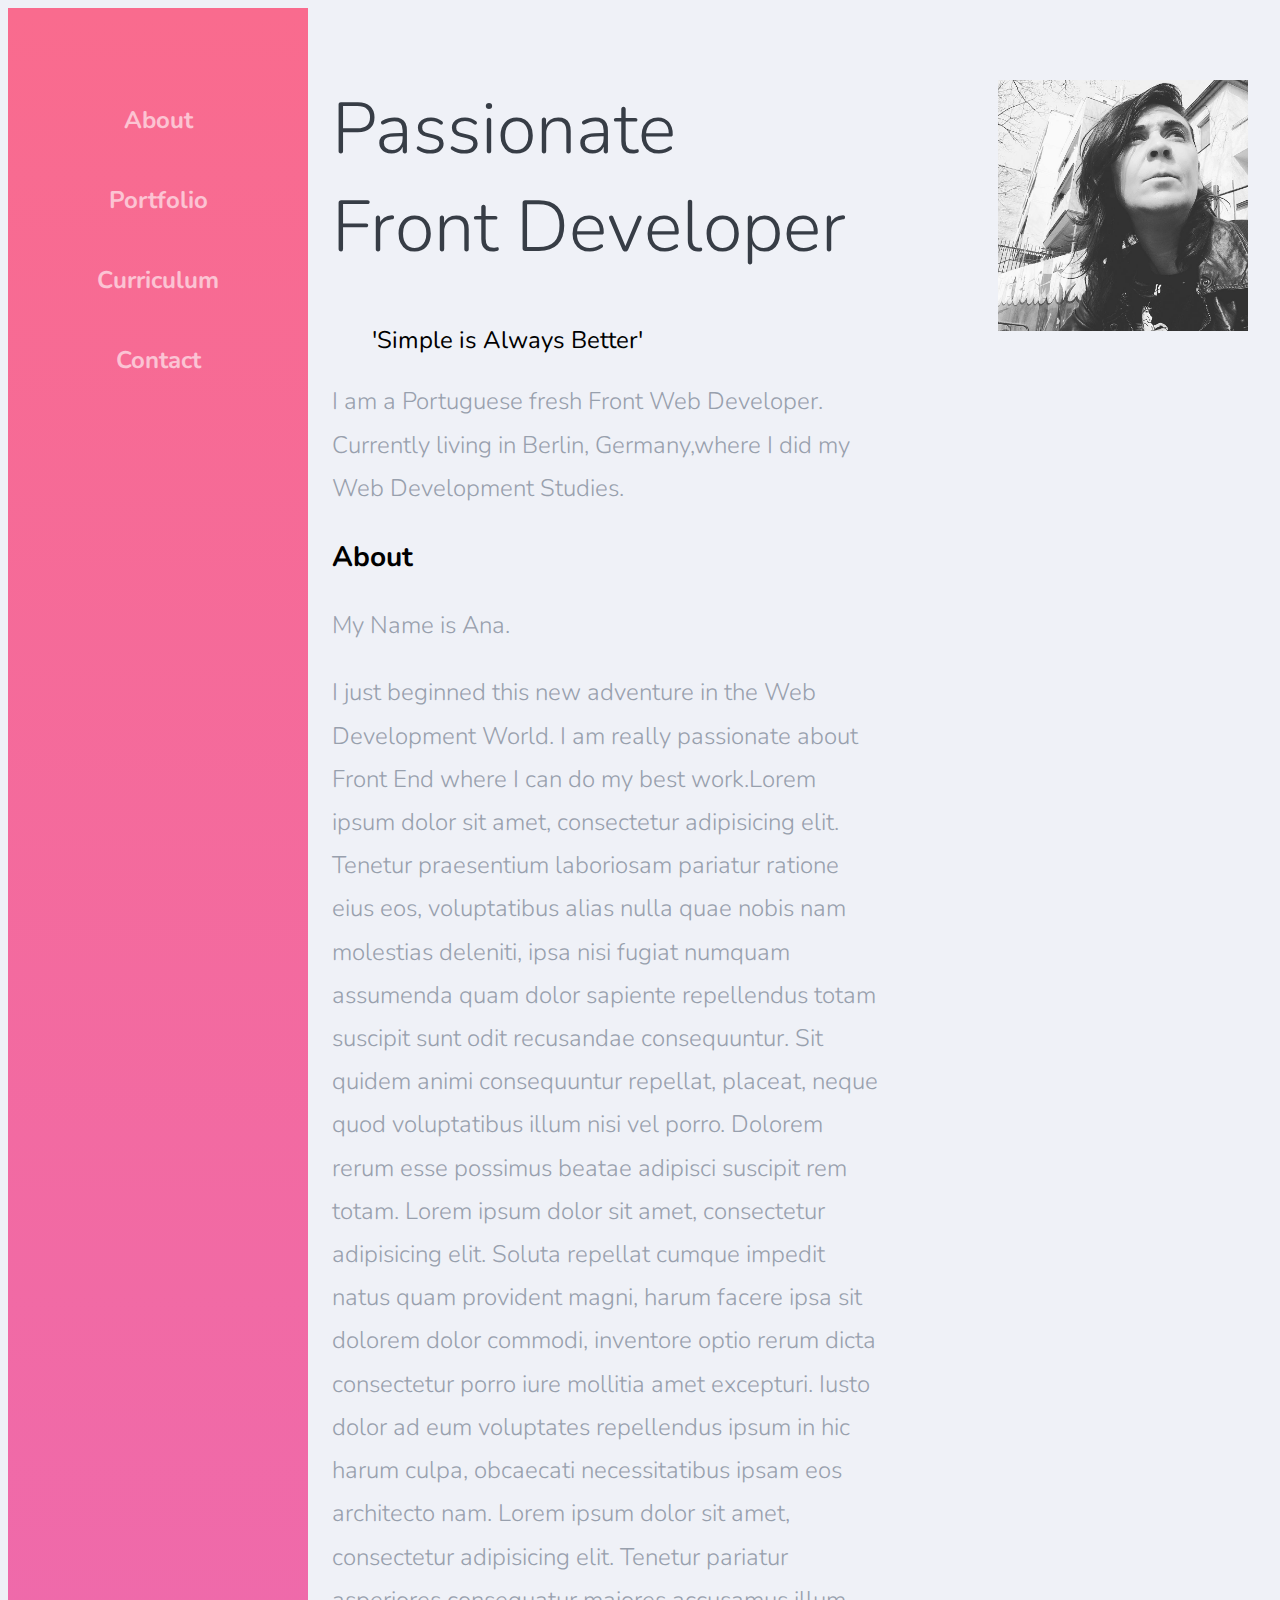
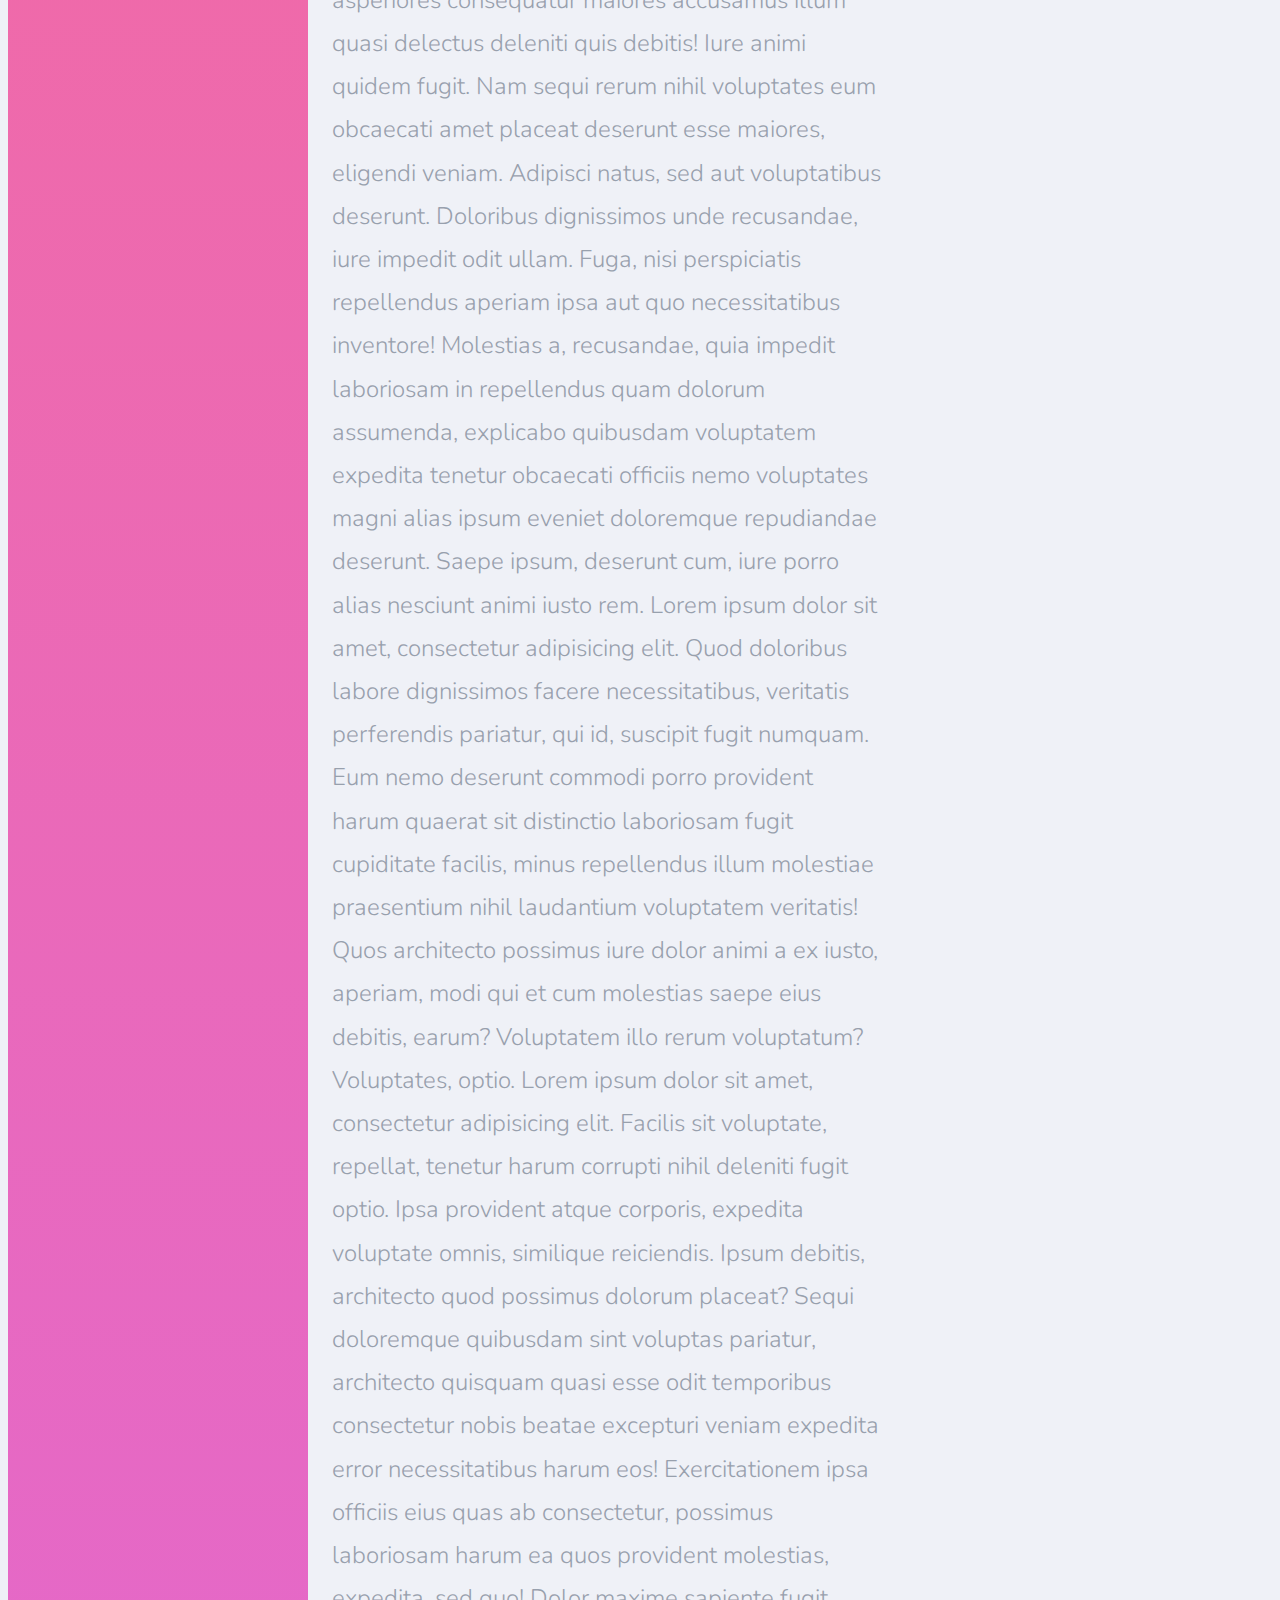
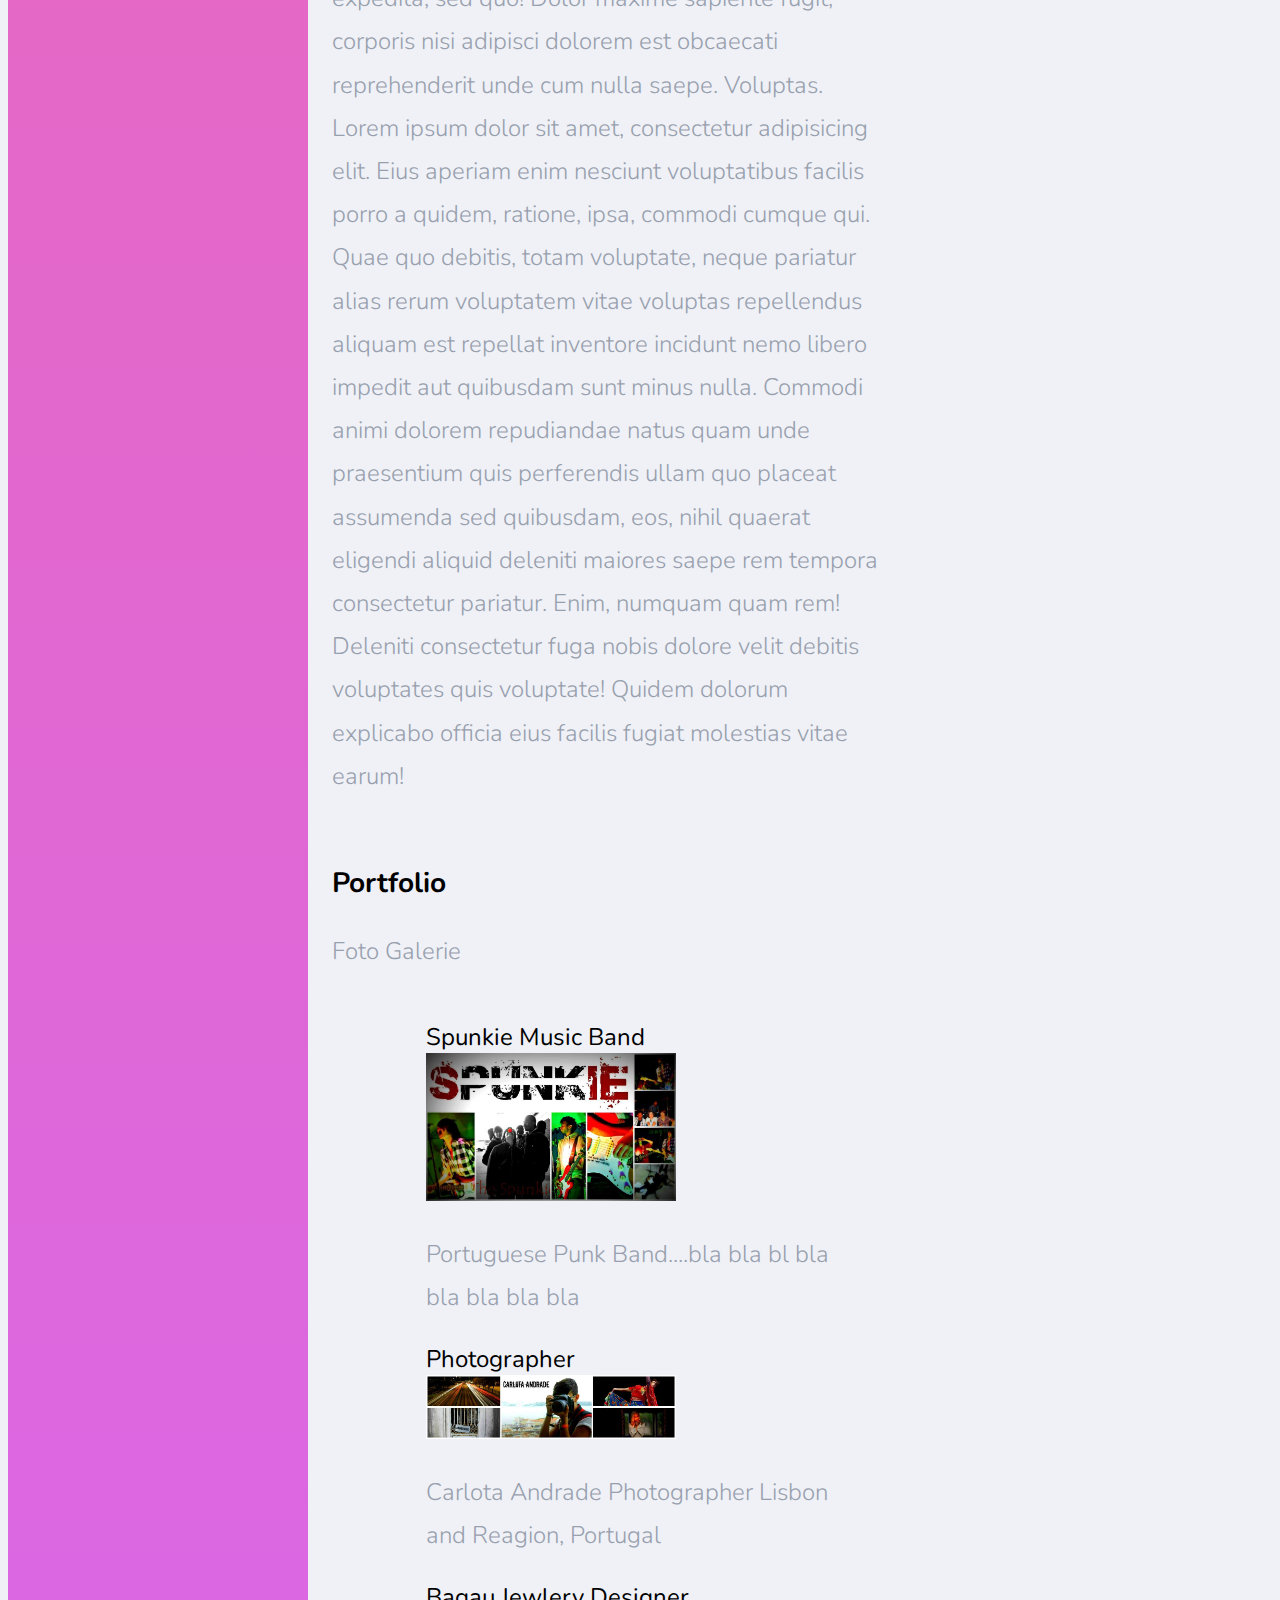
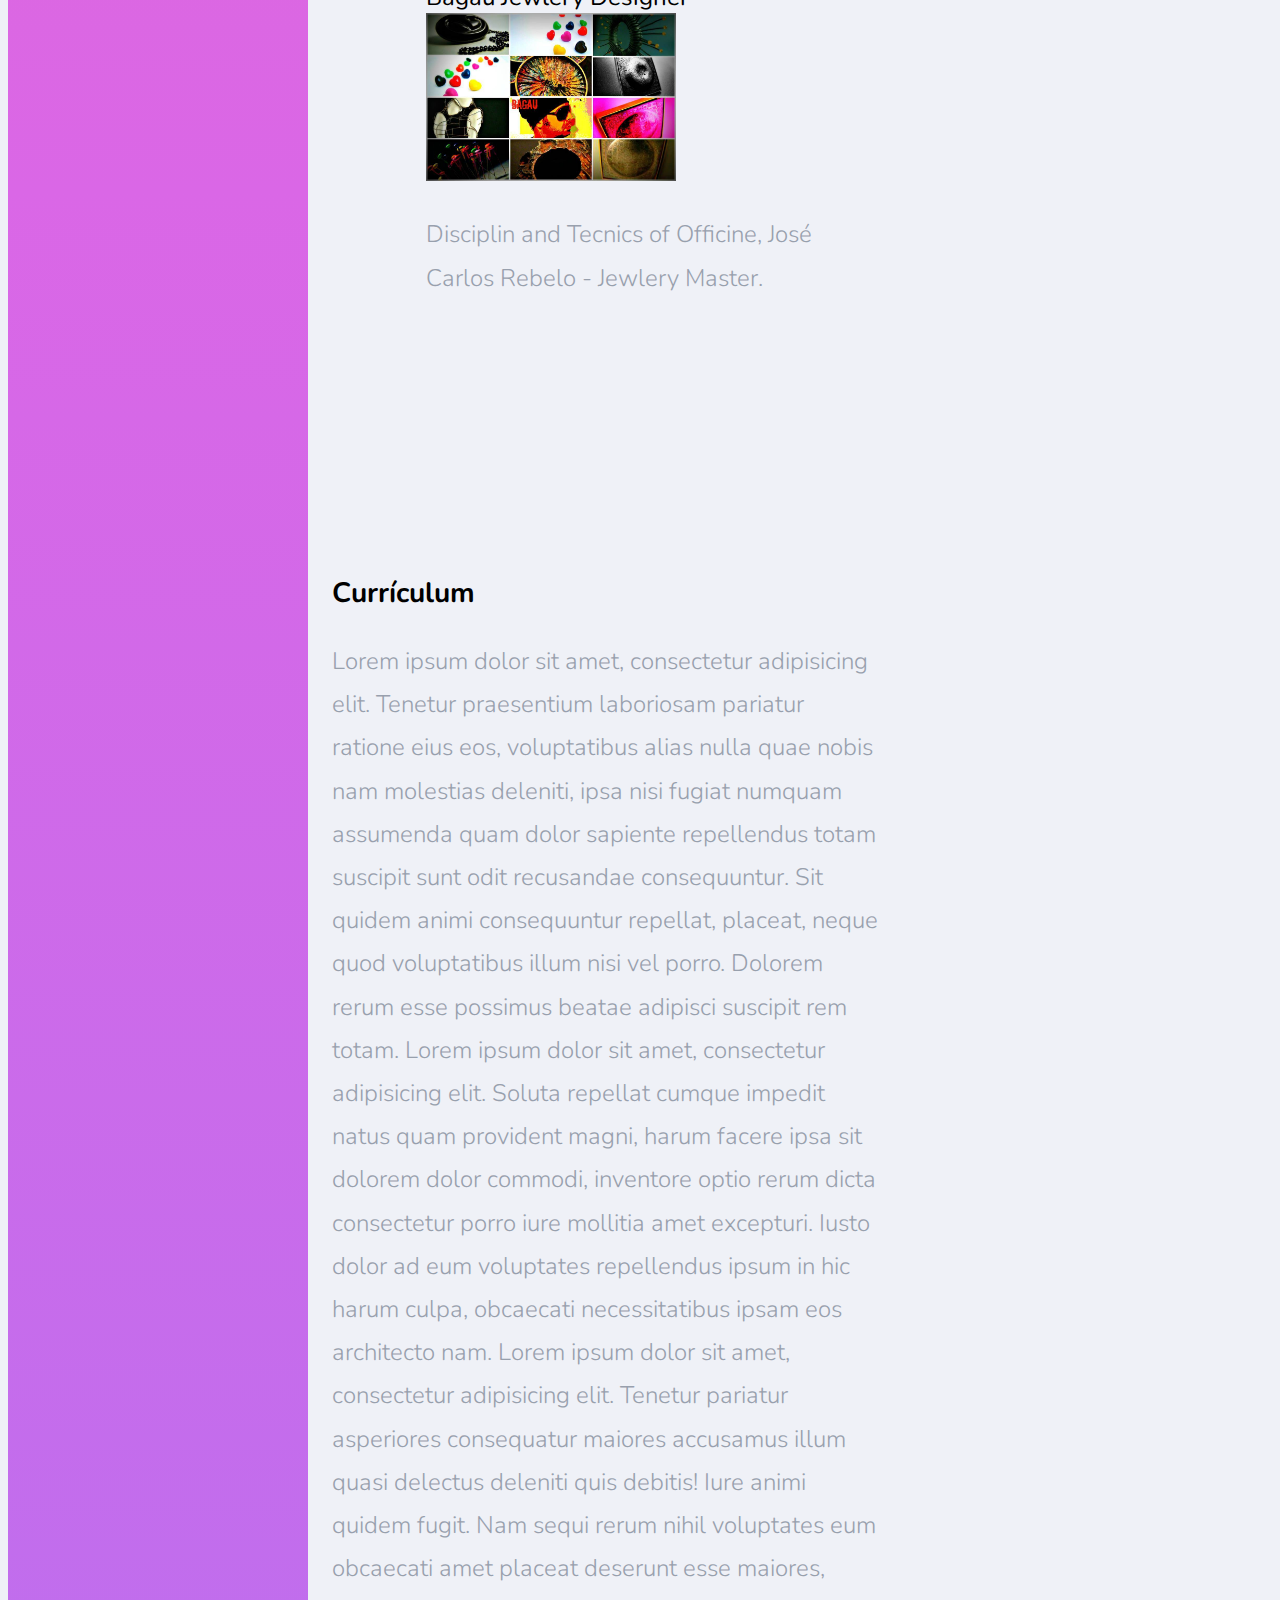
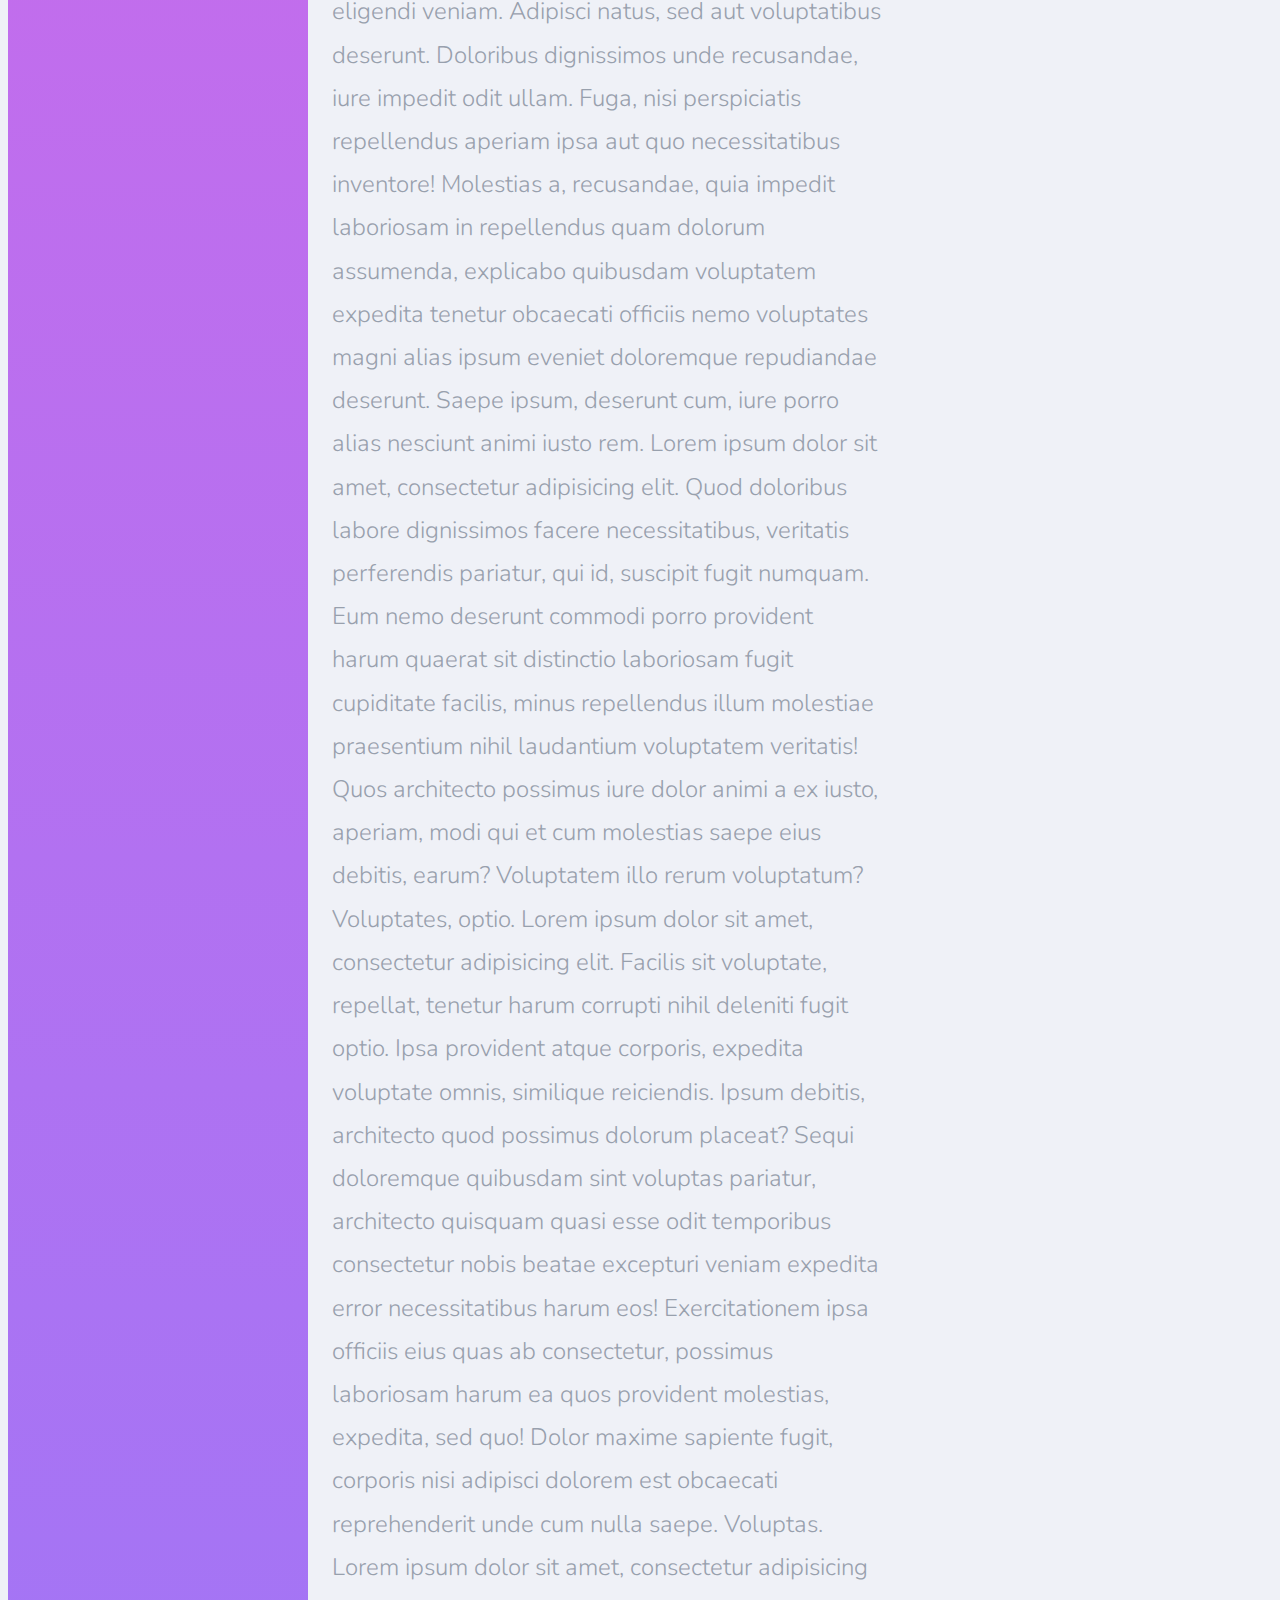
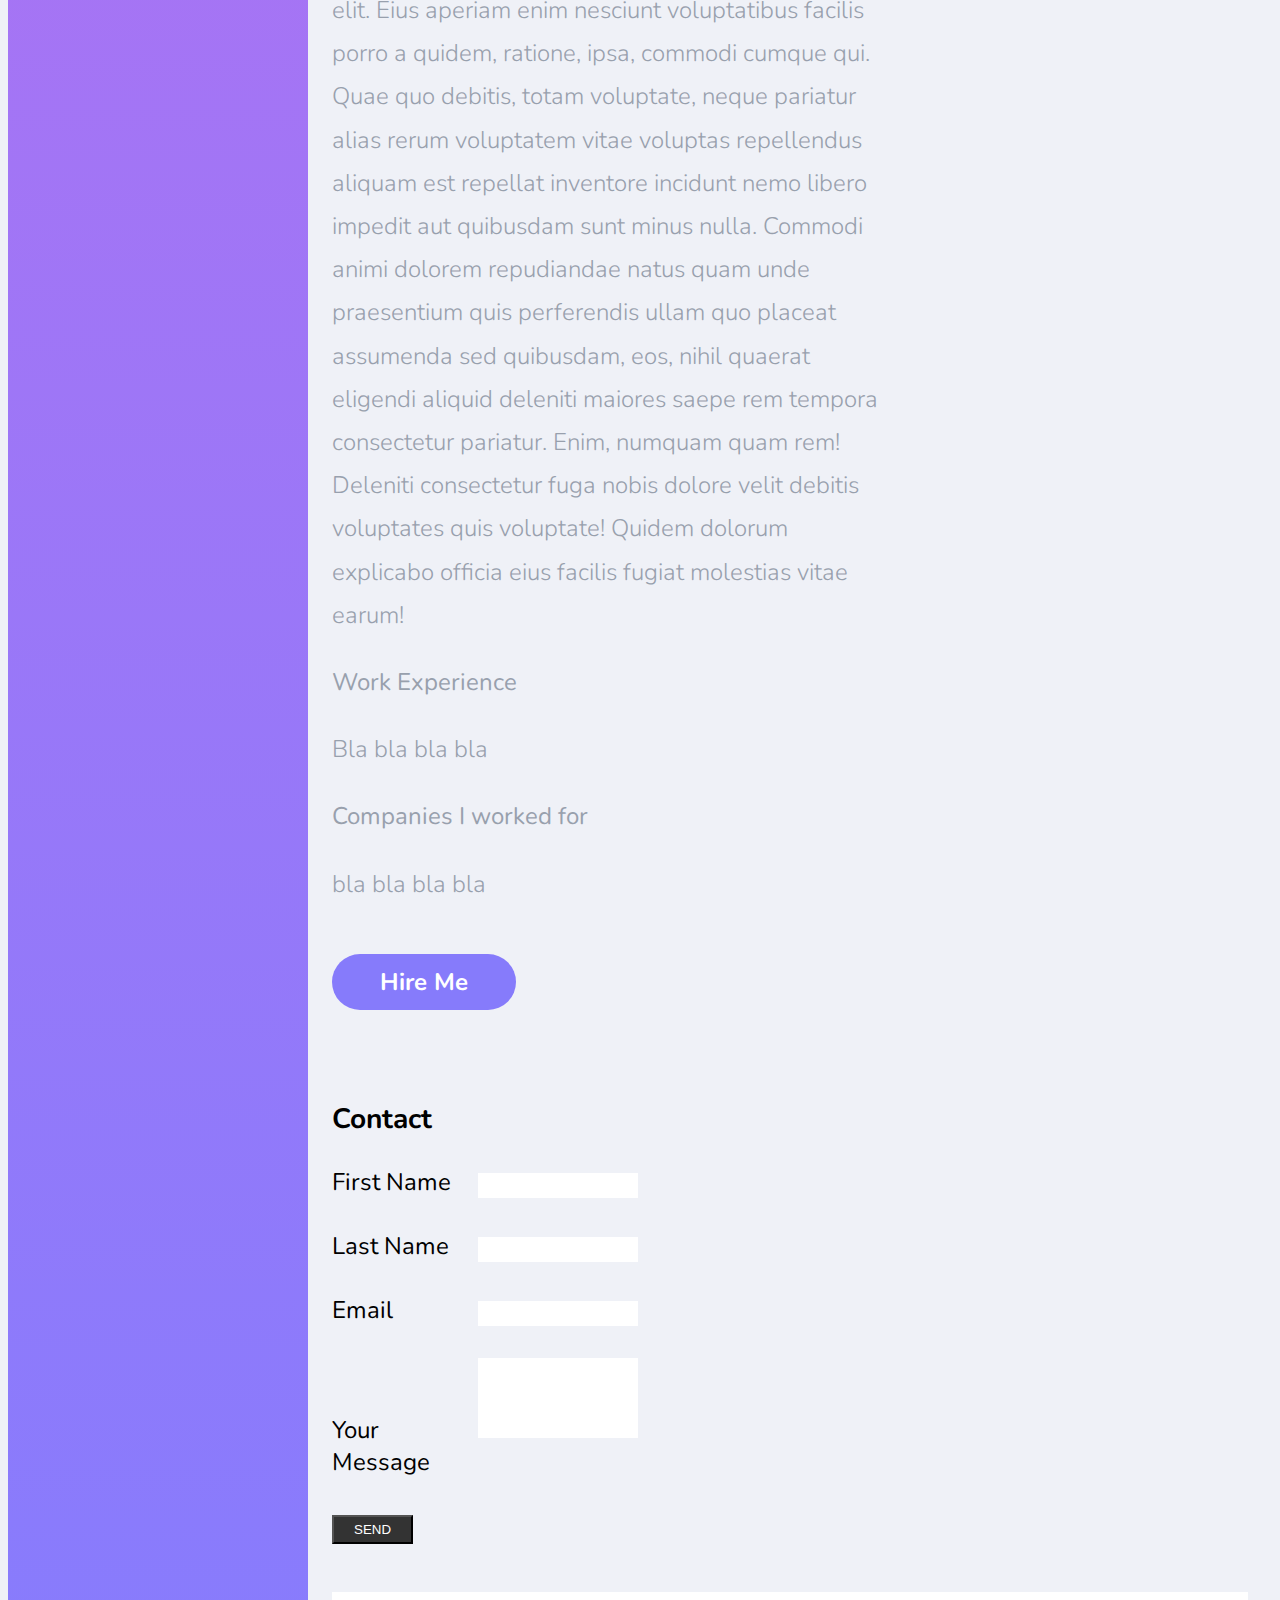
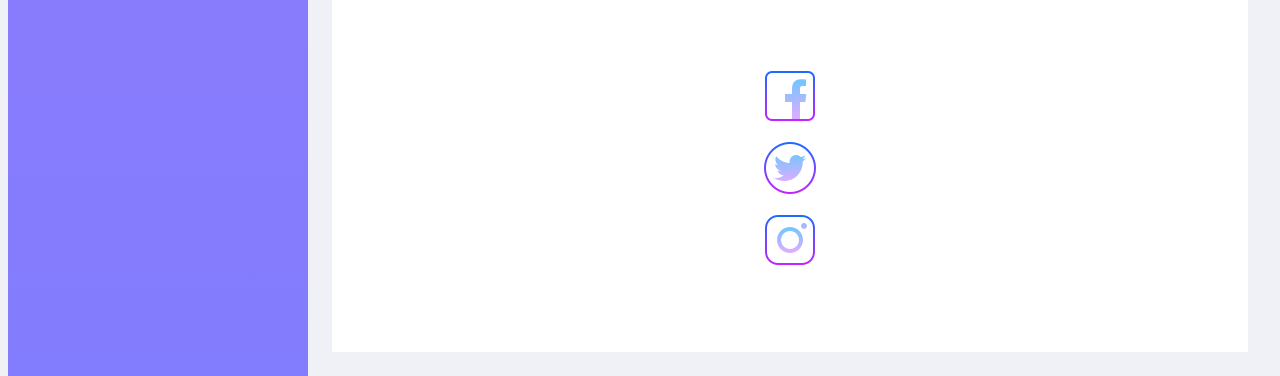
==== commit 83b2e0cc: "Update index.html" ====
--- a/index.html
+++ b/index.html
@@ -90,7 +90,8 @@
                             <input type="email" name="email" id="email" required><br>
                             <br>
                             <label for="msg">Your Message</label>
-                            <textarea name="msg" id="msg" required></textarea>
+                            <textarea name="msg" id="msg" required></textarea><br><br>
+                             <input type="submit" value="SEND">
 
                         </form>
 
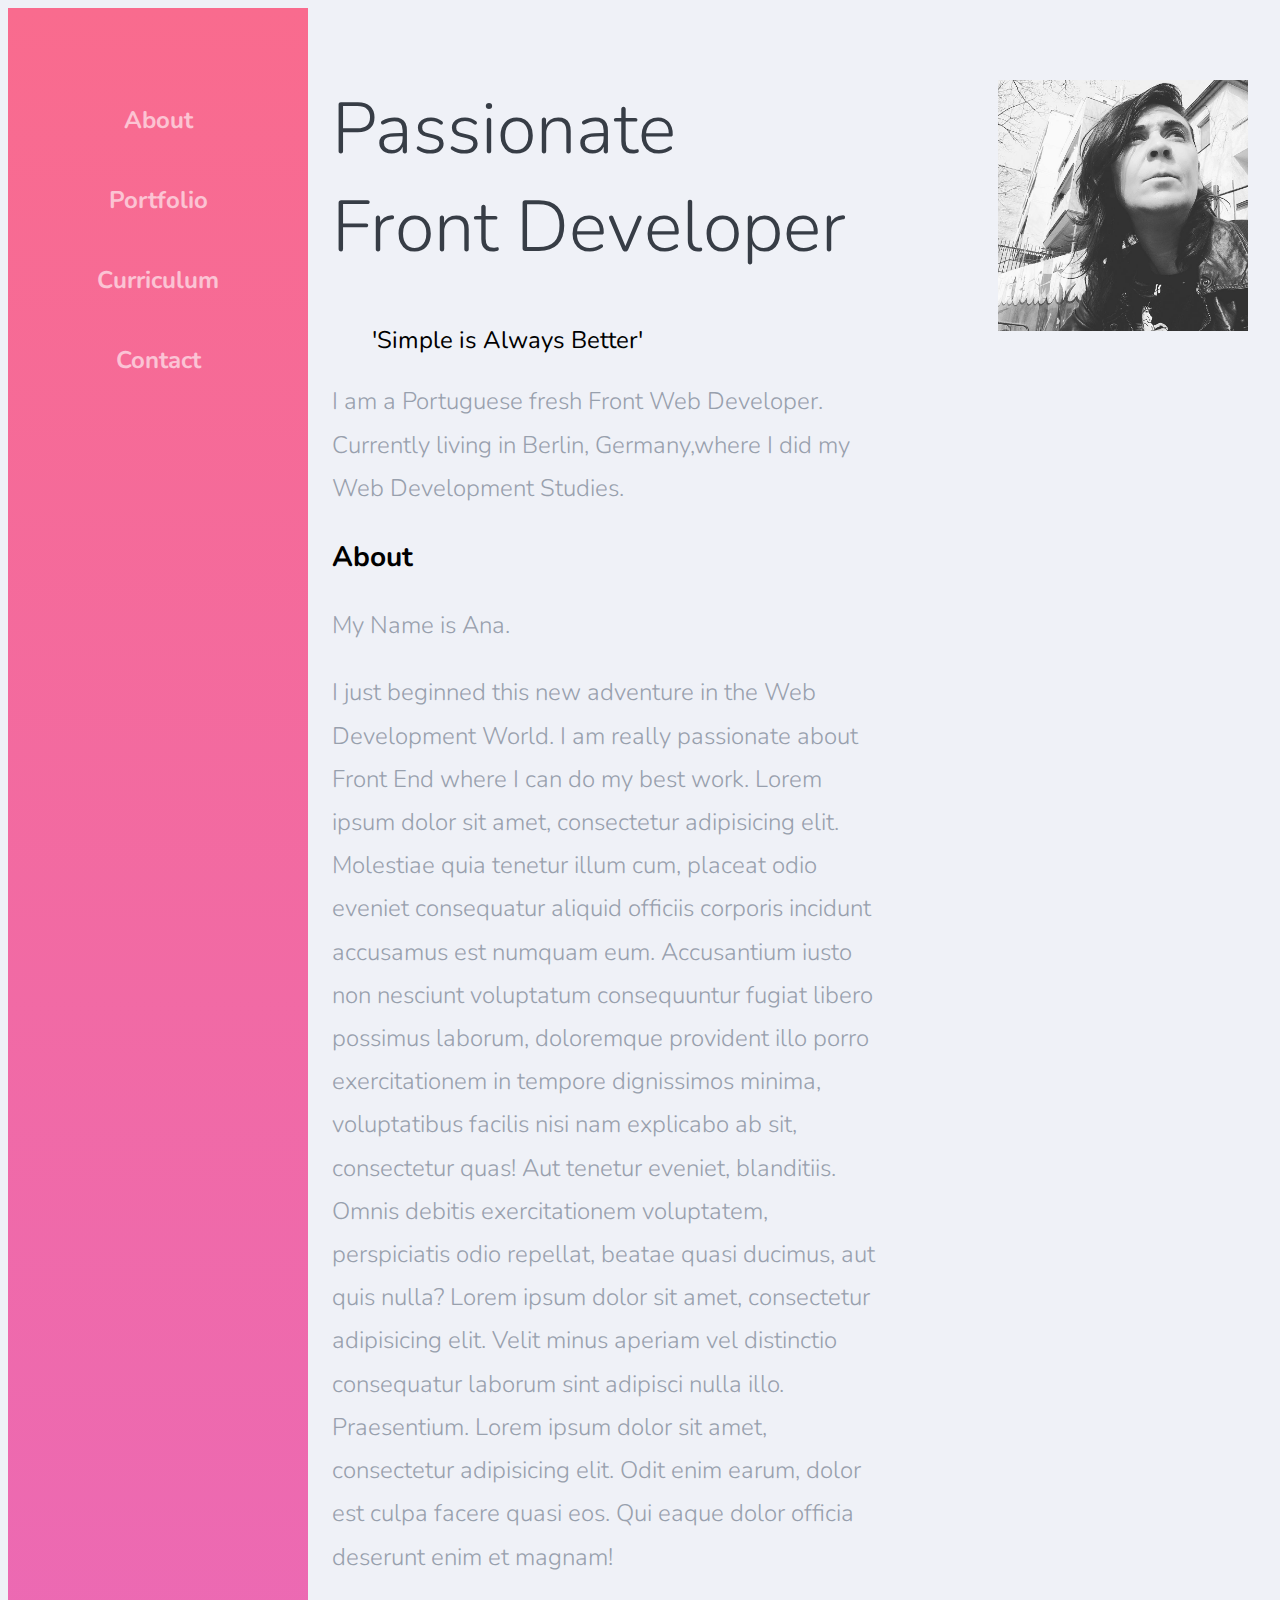
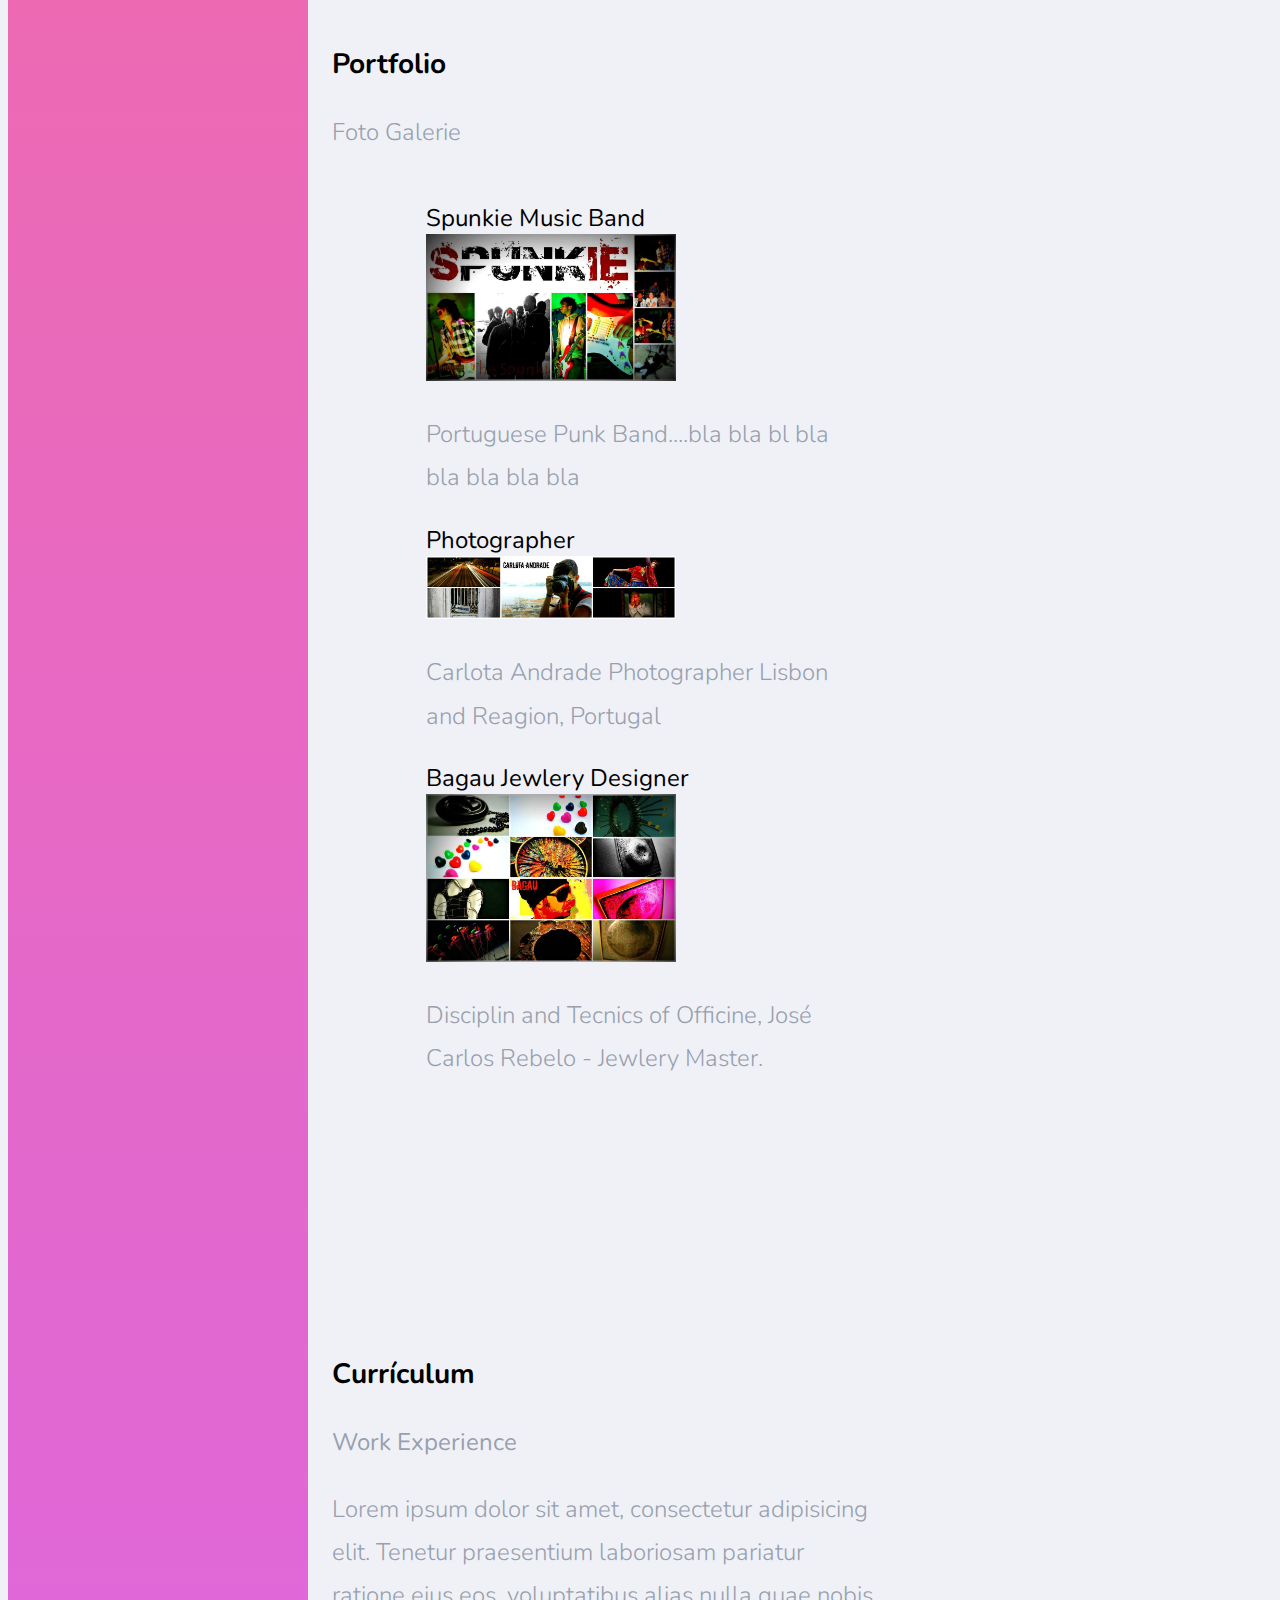
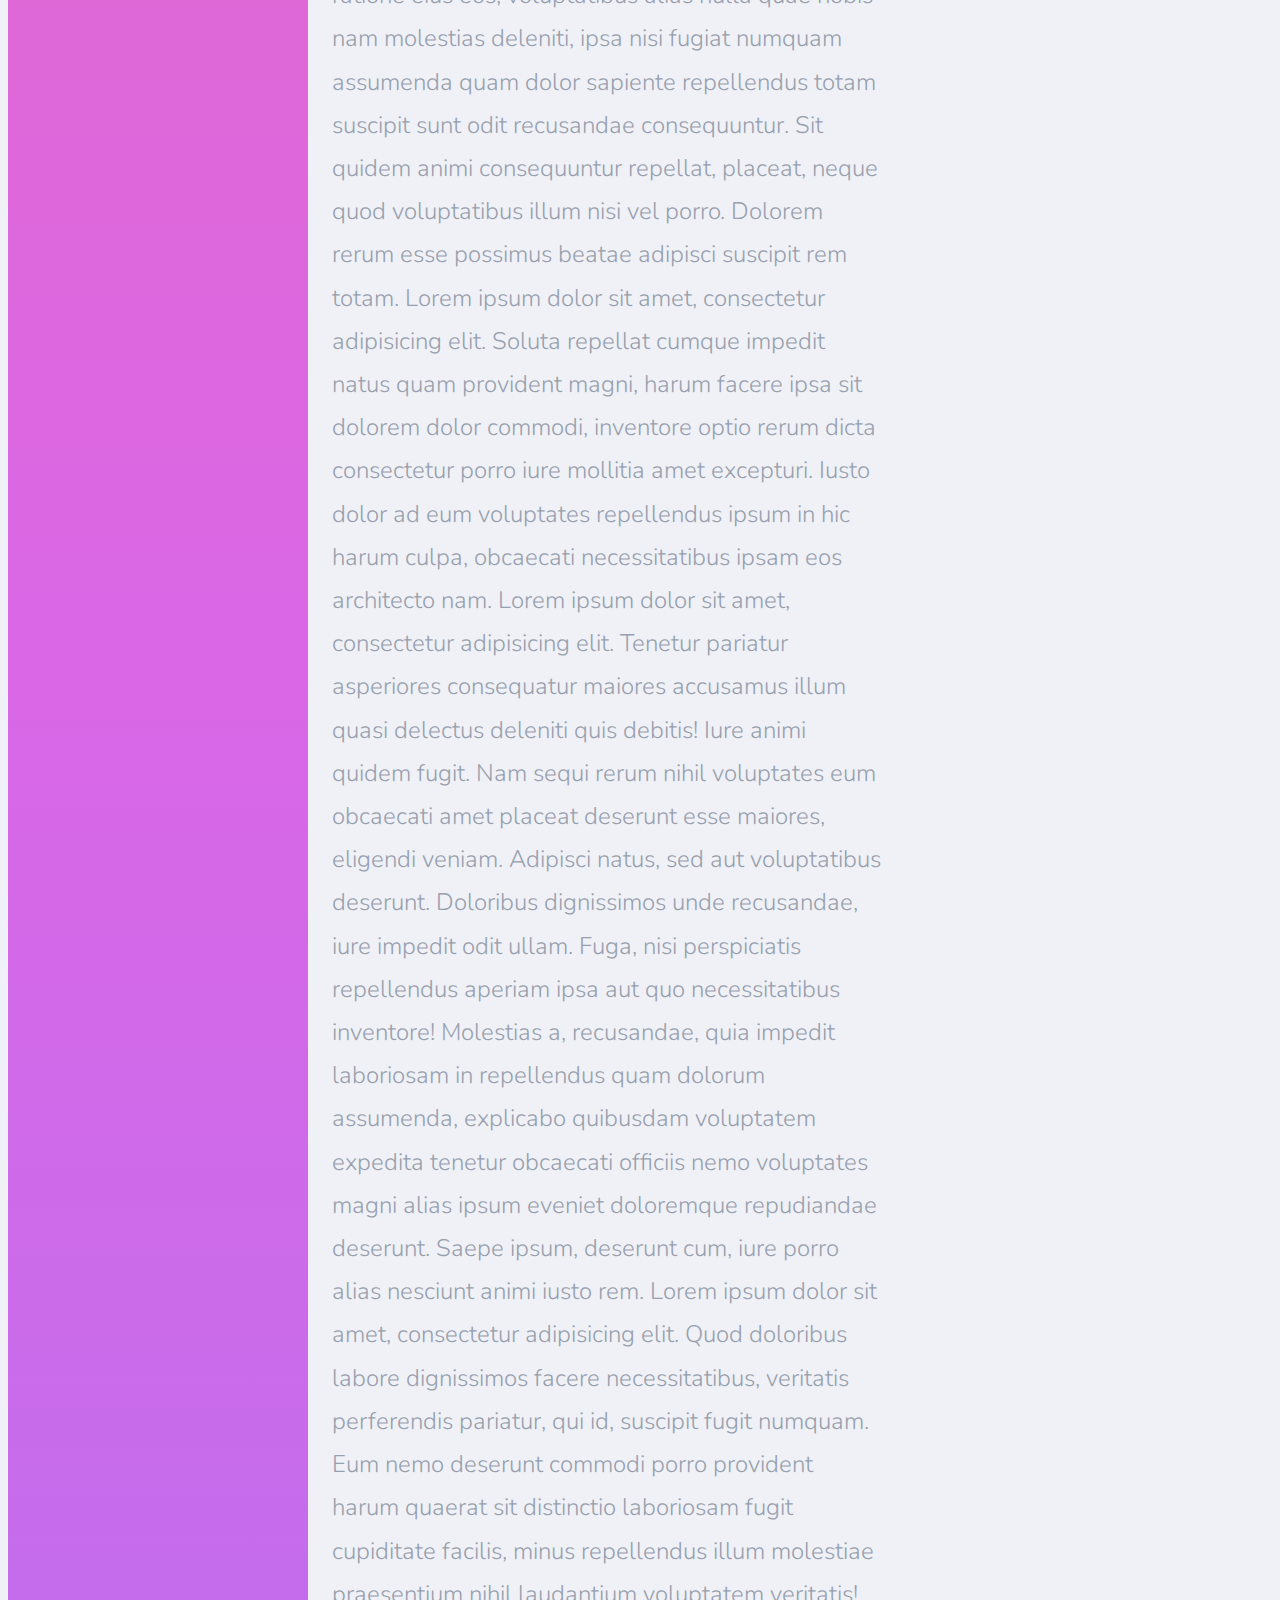
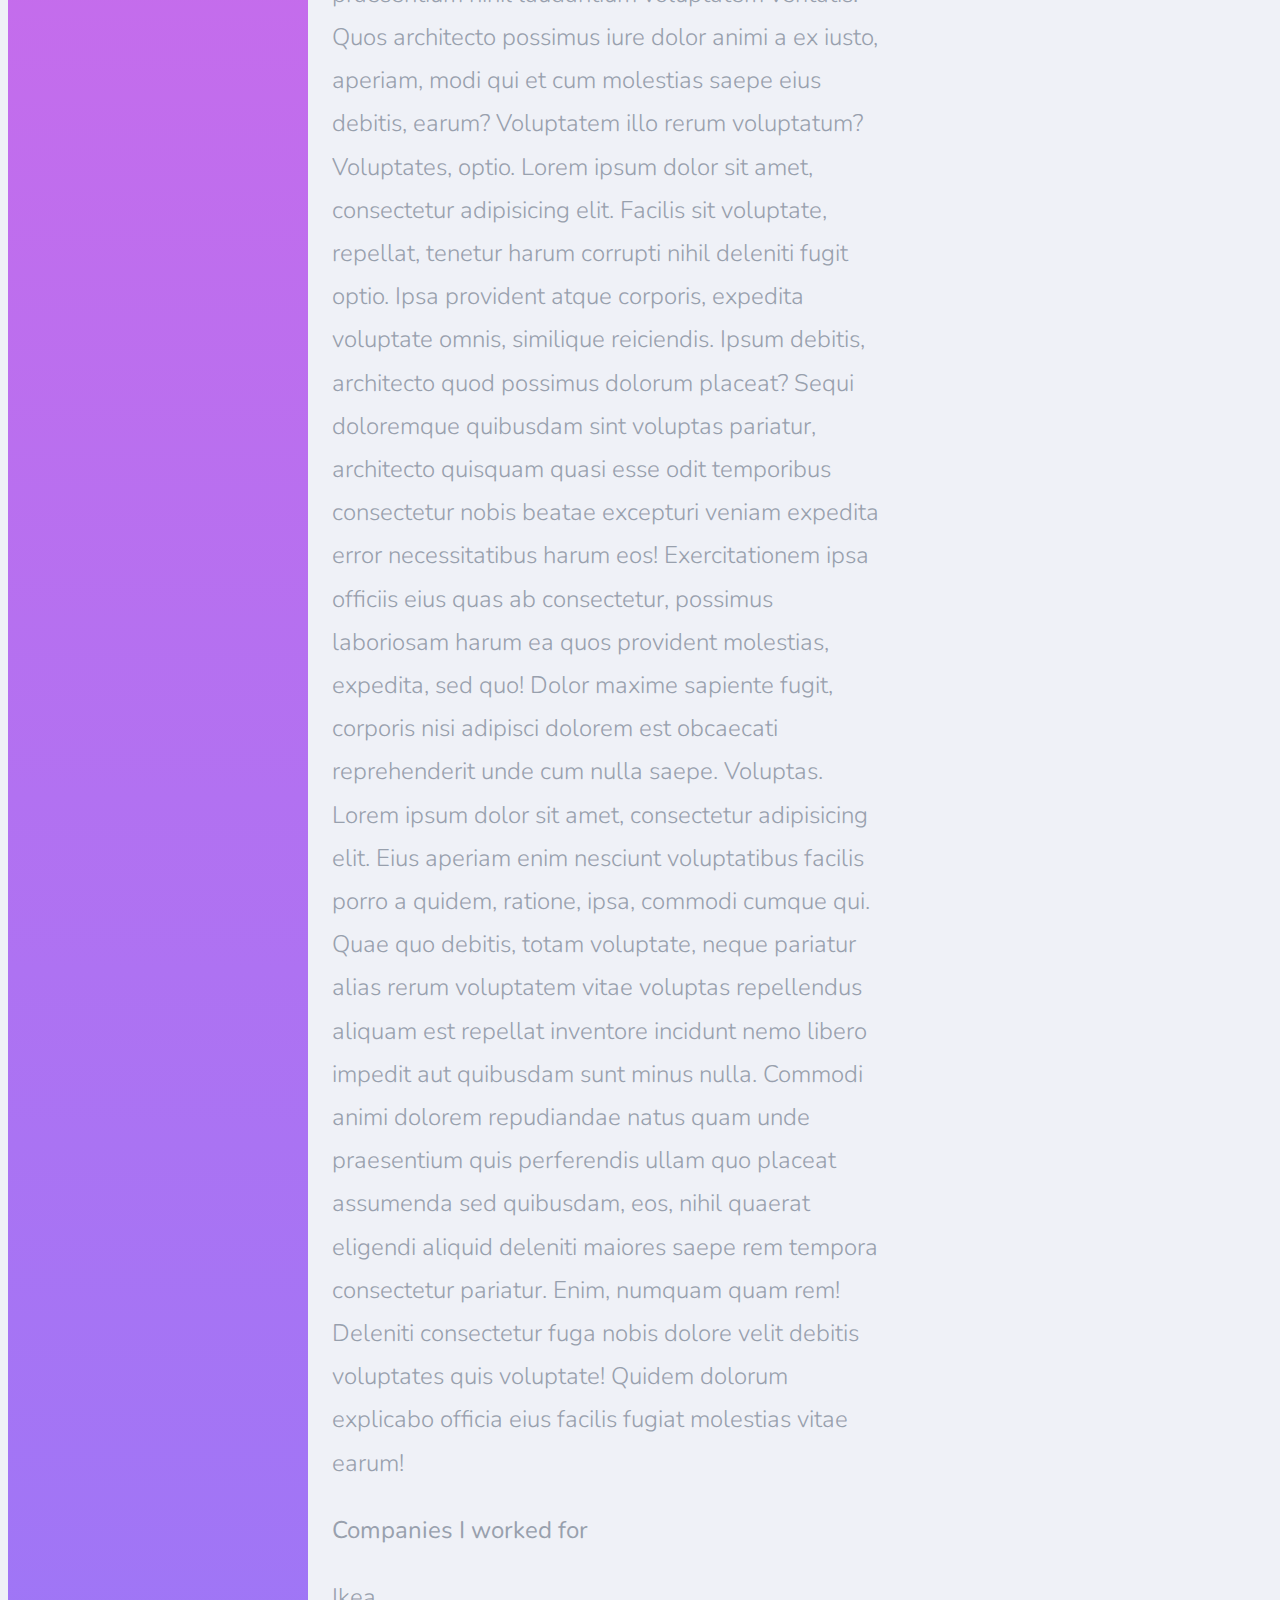
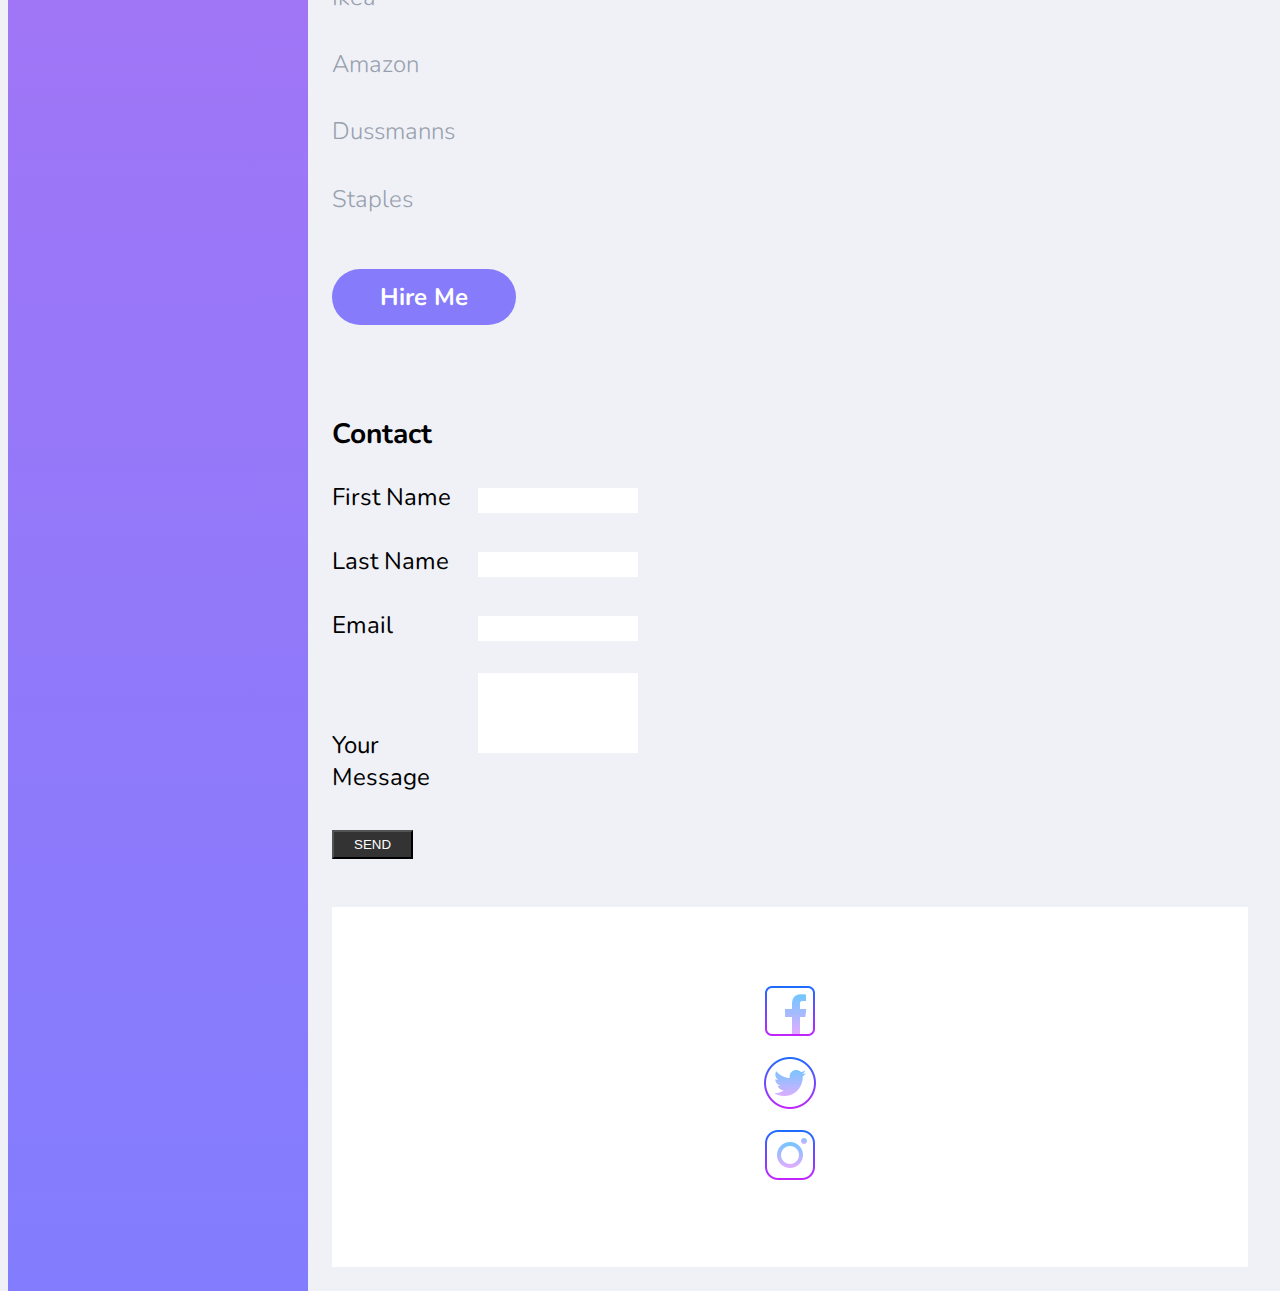
==== commit a0013842: "Update index.html" ====
--- a/index.html
+++ b/index.html
@@ -22,22 +22,19 @@
 
         <div class="content">
             <section class="hero">
-                <img src="je.jpg" />
+                <img src="je.jpg"/>
                 <div class="hero-content">
                     <h1>Passionate<br>Front Developer</h1>
                     <blockquote>'Simple is Always Better'</blockquote>
-                    <p>I am a Portuguese fresh Front Web Developer. Currently living in Berlin, Germany,where I did my Web Development Studies.</p>
+                    <p>I am a Portuguese fresh Front Web Developer. Currently living in Berlin, Germany,where I did my Web Development Studies.  </p>
 
 
                     <h3 id="about">About<br></h3>
 
                     <p>My Name is Ana.</p>
-                    <p>I just beginned this new adventure in the Web Development World. I am really passionate about Front End where I can do my best work.Lorem ipsum dolor sit amet, consectetur adipisicing elit. Tenetur praesentium laboriosam pariatur ratione eius eos, voluptatibus alias nulla quae nobis nam molestias deleniti, ipsa nisi fugiat numquam assumenda quam dolor sapiente repellendus totam suscipit sunt odit recusandae consequuntur. Sit quidem animi consequuntur repellat, placeat, neque quod voluptatibus illum nisi vel porro. Dolorem rerum esse possimus beatae adipisci suscipit rem totam.
-                        Lorem ipsum dolor sit amet, consectetur adipisicing elit. Soluta repellat cumque impedit natus quam provident magni, harum facere ipsa sit dolorem dolor commodi, inventore optio rerum dicta consectetur porro iure mollitia amet excepturi. Iusto dolor ad eum voluptates repellendus ipsum in hic harum culpa, obcaecati necessitatibus ipsam eos architecto nam.
-                        Lorem ipsum dolor sit amet, consectetur adipisicing elit. Tenetur pariatur asperiores consequatur maiores accusamus illum quasi delectus deleniti quis debitis! Iure animi quidem fugit. Nam sequi rerum nihil voluptates eum obcaecati amet placeat deserunt esse maiores, eligendi veniam. Adipisci natus, sed aut voluptatibus deserunt. Doloribus dignissimos unde recusandae, iure impedit odit ullam. Fuga, nisi perspiciatis repellendus aperiam ipsa aut quo necessitatibus inventore! Molestias a, recusandae, quia impedit laboriosam in repellendus quam dolorum assumenda, explicabo quibusdam voluptatem expedita tenetur obcaecati officiis nemo voluptates magni alias ipsum eveniet doloremque repudiandae deserunt. Saepe ipsum, deserunt cum, iure porro alias nesciunt animi iusto rem.
-                        Lorem ipsum dolor sit amet, consectetur adipisicing elit. Quod doloribus labore dignissimos facere necessitatibus, veritatis perferendis pariatur, qui id, suscipit fugit numquam. Eum nemo deserunt commodi porro provident harum quaerat sit distinctio laboriosam fugit cupiditate facilis, minus repellendus illum molestiae praesentium nihil laudantium voluptatem veritatis! Quos architecto possimus iure dolor animi a ex iusto, aperiam, modi qui et cum molestias saepe eius debitis, earum? Voluptatem illo rerum voluptatum? Voluptates, optio.
-                        Lorem ipsum dolor sit amet, consectetur adipisicing elit. Facilis sit voluptate, repellat, tenetur harum corrupti nihil deleniti fugit optio. Ipsa provident atque corporis, expedita voluptate omnis, similique reiciendis. Ipsum debitis, architecto quod possimus dolorum placeat? Sequi doloremque quibusdam sint voluptas pariatur, architecto quisquam quasi esse odit temporibus consectetur nobis beatae excepturi veniam expedita error necessitatibus harum eos! Exercitationem ipsa officiis eius quas ab consectetur, possimus laboriosam harum ea quos provident molestias, expedita, sed quo! Dolor maxime sapiente fugit, corporis nisi adipisci dolorem est obcaecati reprehenderit unde cum nulla saepe. Voluptas.
-                        Lorem ipsum dolor sit amet, consectetur adipisicing elit. Eius aperiam enim nesciunt voluptatibus facilis porro a quidem, ratione, ipsa, commodi cumque qui. Quae quo debitis, totam voluptate, neque pariatur alias rerum voluptatem vitae voluptas repellendus aliquam est repellat inventore incidunt nemo libero impedit aut quibusdam sunt minus nulla. Commodi animi dolorem repudiandae natus quam unde praesentium quis perferendis ullam quo placeat assumenda sed quibusdam, eos, nihil quaerat eligendi aliquid deleniti maiores saepe rem tempora consectetur pariatur. Enim, numquam quam rem! Deleniti consectetur fuga nobis dolore velit debitis voluptates quis voluptate! Quidem dolorum explicabo officia eius facilis fugiat molestias vitae earum!</p>
+                    <p>I just beginned this new adventure in the Web Development World. I am really passionate about Front End where I can do my best work. Lorem ipsum dolor sit amet, consectetur adipisicing elit. Molestiae quia tenetur illum cum, placeat odio eveniet consequatur aliquid officiis corporis incidunt accusamus est numquam eum. Accusantium iusto non nesciunt voluptatum consequuntur fugiat libero possimus laborum, doloremque provident illo porro exercitationem in tempore dignissimos minima, voluptatibus facilis nisi nam explicabo ab sit, consectetur quas! Aut tenetur eveniet, blanditiis. Omnis debitis exercitationem voluptatem, perspiciatis odio repellat, beatae quasi ducimus, aut quis nulla?
+                       Lorem ipsum dolor sit amet, consectetur adipisicing elit. Velit minus aperiam vel distinctio consequatur laborum sint adipisci nulla illo. Praesentium.
+                       Lorem ipsum dolor sit amet, consectetur adipisicing elit. Odit enim earum, dolor est culpa facere quasi eos. Qui eaque dolor officia deserunt enim et magnam!</p>
 
 
                         <h3 id="portfolio"><br>Portfolio</h3>
@@ -61,17 +58,21 @@
                         <br><br><br><br><br>
 
                         <h3 id="curriculum"><br>Currículum</h3>
-                   <p> Lorem ipsum dolor sit amet, consectetur adipisicing elit. Tenetur praesentium laboriosam pariatur ratione eius eos, voluptatibus alias nulla quae nobis nam molestias deleniti, ipsa nisi fugiat numquam assumenda quam dolor sapiente repellendus totam suscipit sunt odit recusandae consequuntur. Sit quidem animi consequuntur repellat, placeat, neque quod voluptatibus illum nisi vel porro. Dolorem rerum esse possimus beatae adipisci suscipit rem totam.
+                    <p><b>Work Experience</b></p>
+                    <p>Lorem ipsum dolor sit amet, consectetur adipisicing elit. Tenetur praesentium laboriosam pariatur ratione eius eos, voluptatibus alias nulla quae nobis nam molestias deleniti, ipsa nisi fugiat numquam assumenda quam dolor sapiente repellendus totam suscipit sunt odit recusandae consequuntur. Sit quidem animi consequuntur repellat, placeat, neque quod voluptatibus illum nisi vel porro. Dolorem rerum esse possimus beatae adipisci suscipit rem totam.
                         Lorem ipsum dolor sit amet, consectetur adipisicing elit. Soluta repellat cumque impedit natus quam provident magni, harum facere ipsa sit dolorem dolor commodi, inventore optio rerum dicta consectetur porro iure mollitia amet excepturi. Iusto dolor ad eum voluptates repellendus ipsum in hic harum culpa, obcaecati necessitatibus ipsam eos architecto nam.
                         Lorem ipsum dolor sit amet, consectetur adipisicing elit. Tenetur pariatur asperiores consequatur maiores accusamus illum quasi delectus deleniti quis debitis! Iure animi quidem fugit. Nam sequi rerum nihil voluptates eum obcaecati amet placeat deserunt esse maiores, eligendi veniam. Adipisci natus, sed aut voluptatibus deserunt. Doloribus dignissimos unde recusandae, iure impedit odit ullam. Fuga, nisi perspiciatis repellendus aperiam ipsa aut quo necessitatibus inventore! Molestias a, recusandae, quia impedit laboriosam in repellendus quam dolorum assumenda, explicabo quibusdam voluptatem expedita tenetur obcaecati officiis nemo voluptates magni alias ipsum eveniet doloremque repudiandae deserunt. Saepe ipsum, deserunt cum, iure porro alias nesciunt animi iusto rem.
                         Lorem ipsum dolor sit amet, consectetur adipisicing elit. Quod doloribus labore dignissimos facere necessitatibus, veritatis perferendis pariatur, qui id, suscipit fugit numquam. Eum nemo deserunt commodi porro provident harum quaerat sit distinctio laboriosam fugit cupiditate facilis, minus repellendus illum molestiae praesentium nihil laudantium voluptatem veritatis! Quos architecto possimus iure dolor animi a ex iusto, aperiam, modi qui et cum molestias saepe eius debitis, earum? Voluptatem illo rerum voluptatum? Voluptates, optio.
                         Lorem ipsum dolor sit amet, consectetur adipisicing elit. Facilis sit voluptate, repellat, tenetur harum corrupti nihil deleniti fugit optio. Ipsa provident atque corporis, expedita voluptate omnis, similique reiciendis. Ipsum debitis, architecto quod possimus dolorum placeat? Sequi doloremque quibusdam sint voluptas pariatur, architecto quisquam quasi esse odit temporibus consectetur nobis beatae excepturi veniam expedita error necessitatibus harum eos! Exercitationem ipsa officiis eius quas ab consectetur, possimus laboriosam harum ea quos provident molestias, expedita, sed quo! Dolor maxime sapiente fugit, corporis nisi adipisci dolorem est obcaecati reprehenderit unde cum nulla saepe. Voluptas.
                         Lorem ipsum dolor sit amet, consectetur adipisicing elit. Eius aperiam enim nesciunt voluptatibus facilis porro a quidem, ratione, ipsa, commodi cumque qui. Quae quo debitis, totam voluptate, neque pariatur alias rerum voluptatem vitae voluptas repellendus aliquam est repellat inventore incidunt nemo libero impedit aut quibusdam sunt minus nulla. Commodi animi dolorem repudiandae natus quam unde praesentium quis perferendis ullam quo placeat assumenda sed quibusdam, eos, nihil quaerat eligendi aliquid deleniti maiores saepe rem tempora consectetur pariatur. Enim, numquam quam rem! Deleniti consectetur fuga nobis dolore velit debitis voluptates quis voluptate! Quidem dolorum explicabo officia eius facilis fugiat molestias vitae earum!</p>
 
-                        <p><b>Work Experience</b></p>
-                        <p>Bla bla bla bla</p>
+                        
+    
                         <p><b>Companies I worked for</b></p>
-                        <p>bla bla bla bla</p>
+                       <p>Ikea</p>
+                    <p>Amazon</p>
+                    <p>Dussmanns</p>
+                    <p>Staples</p>
 
 
                         <a class="action-btn" href="">Hire Me</a><a href="#top"></a>
@@ -92,7 +93,6 @@
                             <label for="msg">Your Message</label>
                             <textarea name="msg" id="msg" required></textarea><br><br>
                              <input type="submit" value="SEND">
-
                         </form>
 
                 </div>
@@ -104,19 +104,20 @@
                 <footer>
                     <ul>
 
-                           <div id="imagem" />
+                       <div id="imagem" />
                         
                         <li><a href="https://www.facebook.com/ana.rebelo.37"><img src="facebook.png"></a></li>
 
                         <li><a href="https://www.twitter.com"><img src="twitter.png"></a></li>
 
                         <li><a href="https://www.instagram.com"><img src="instagram.png"></a></li>
-                   
-                   
+                  
+
                     </ul>
-                     
+                    
                 </footer>
             </div>
         </div>
     </div>
-</body></html>
+</body>
+        </html>
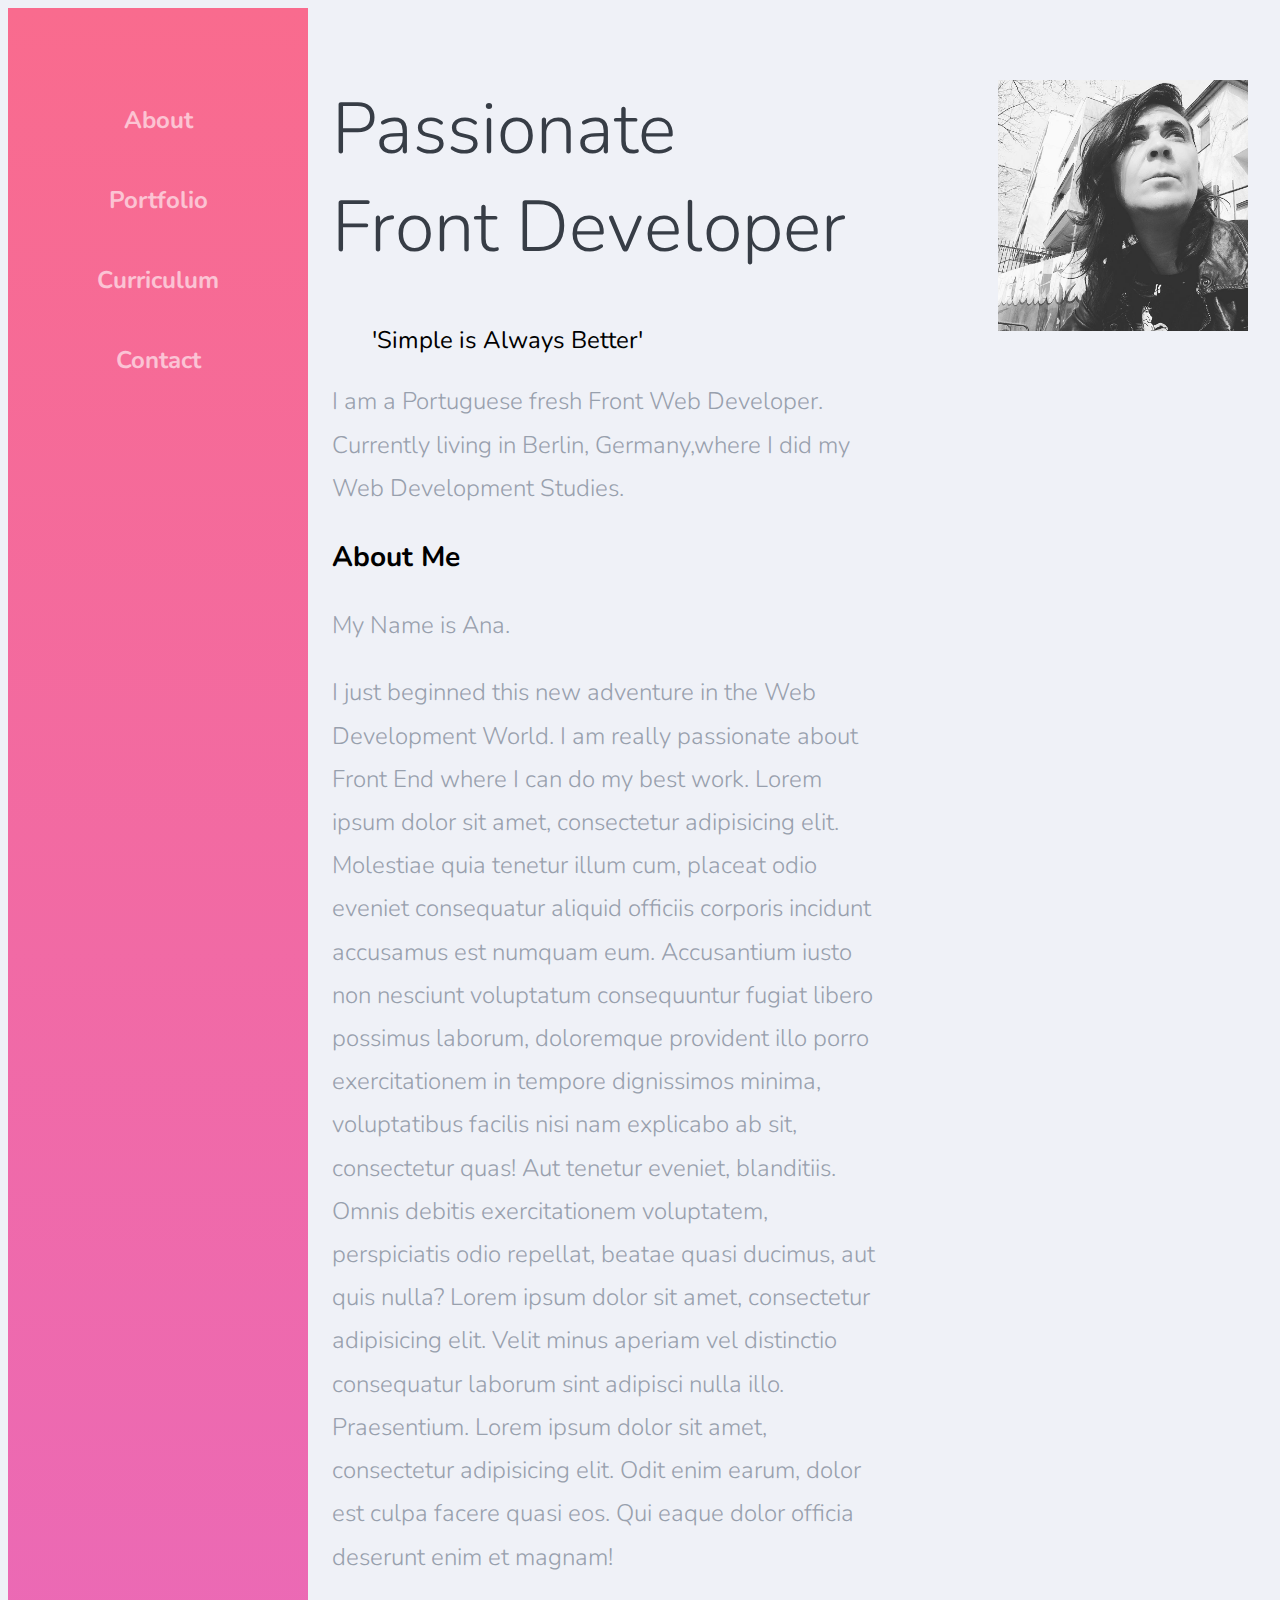
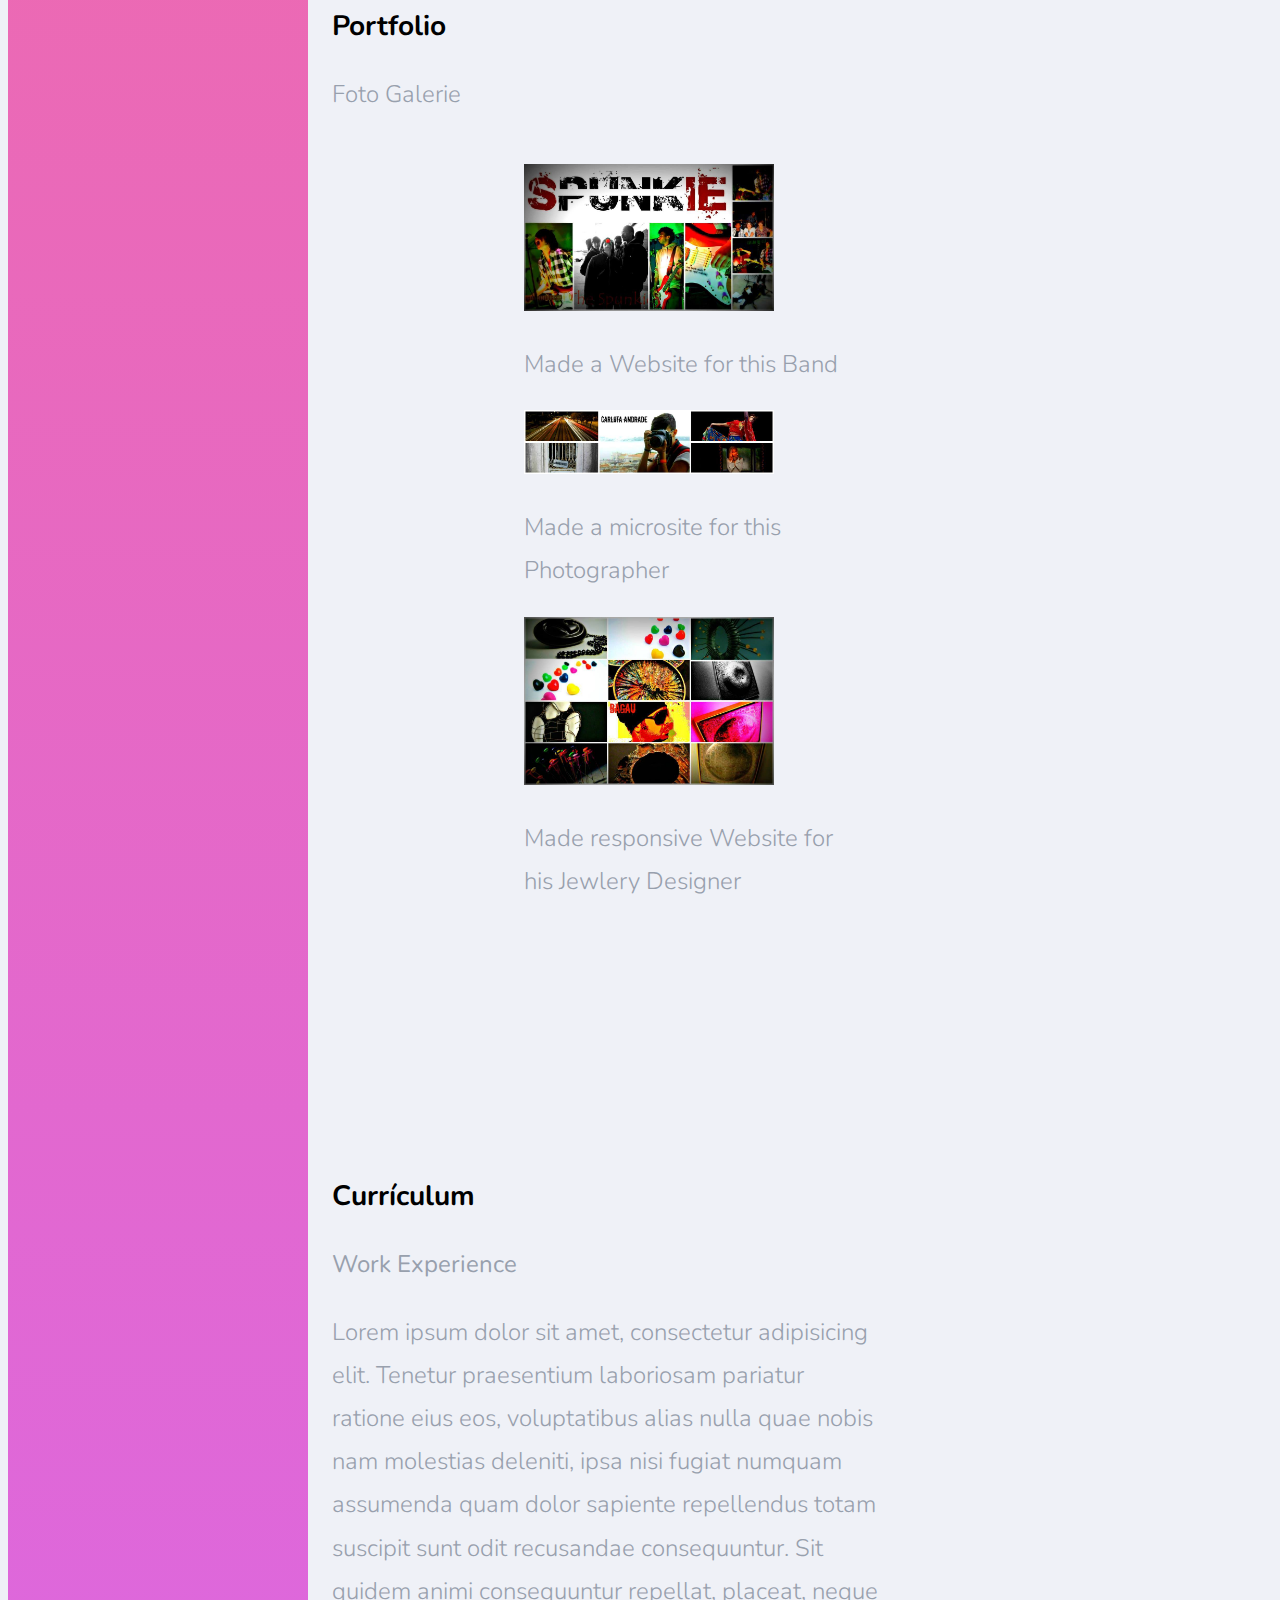
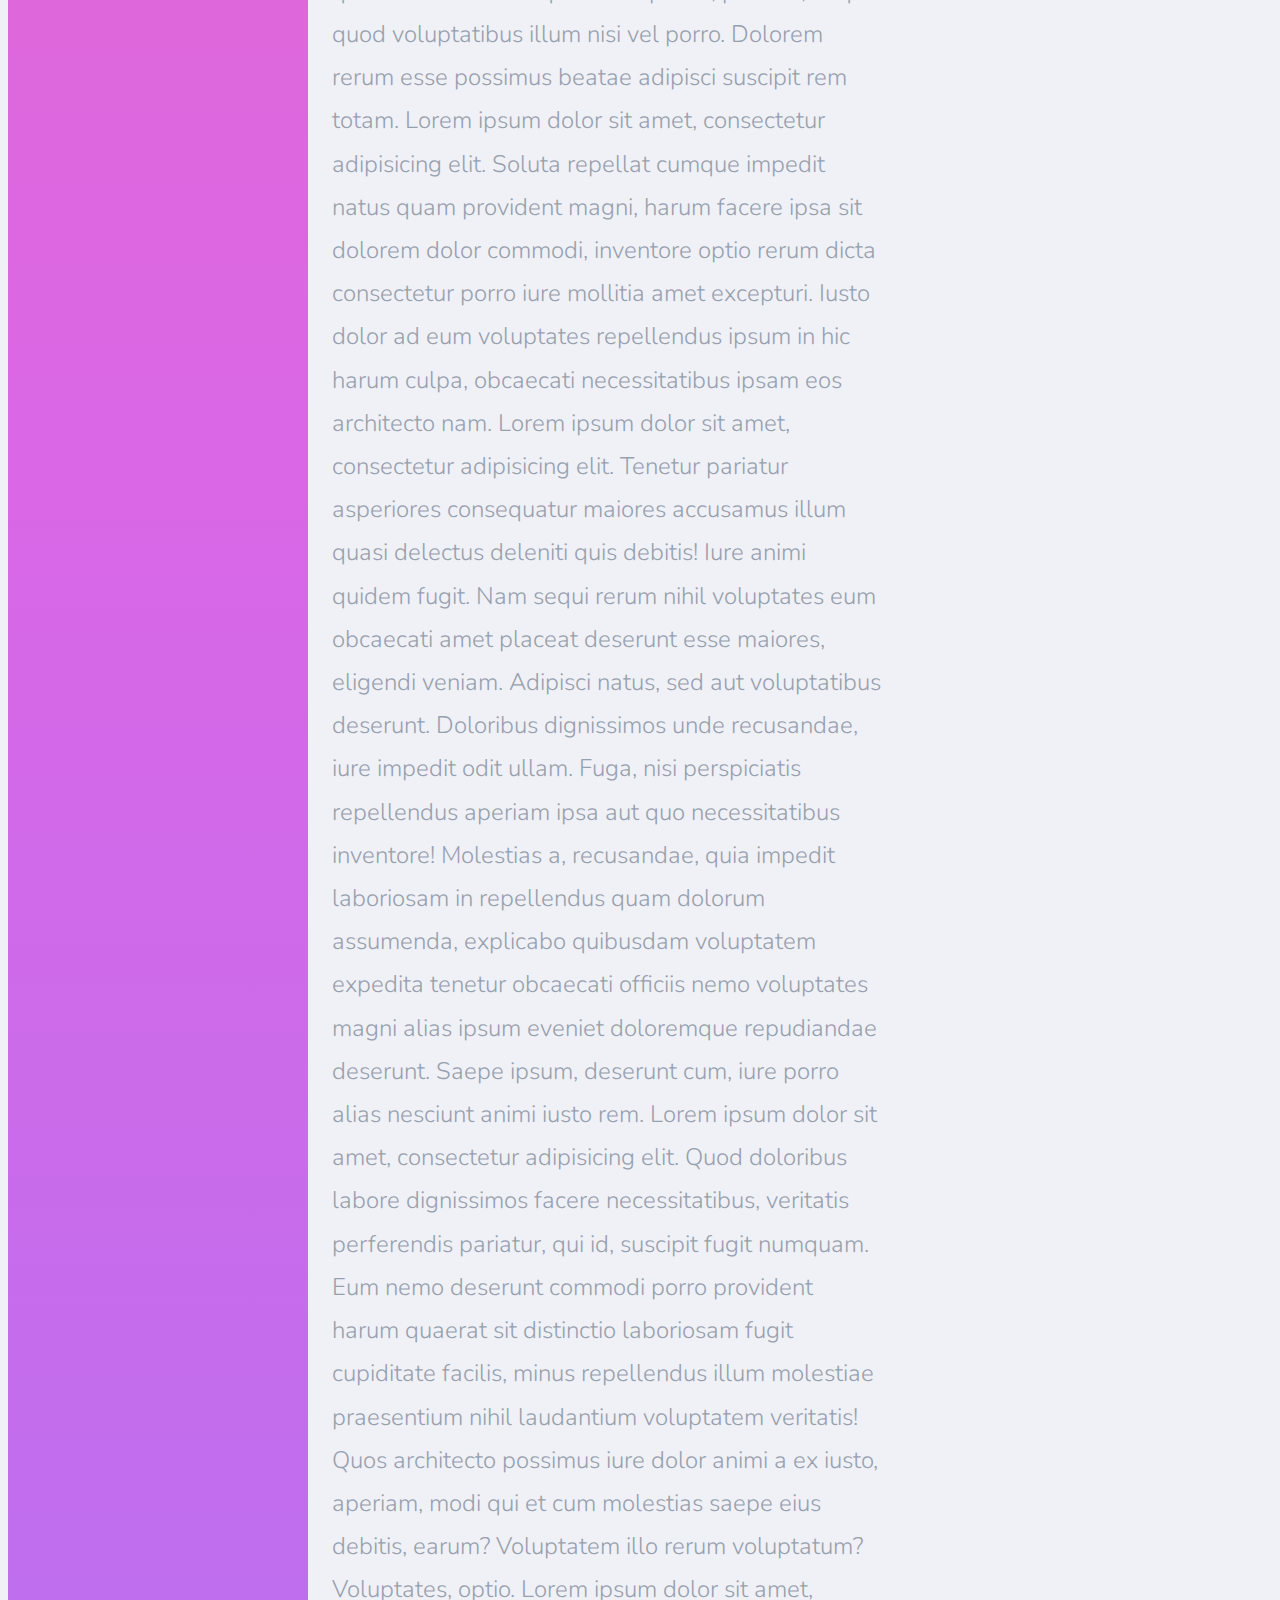
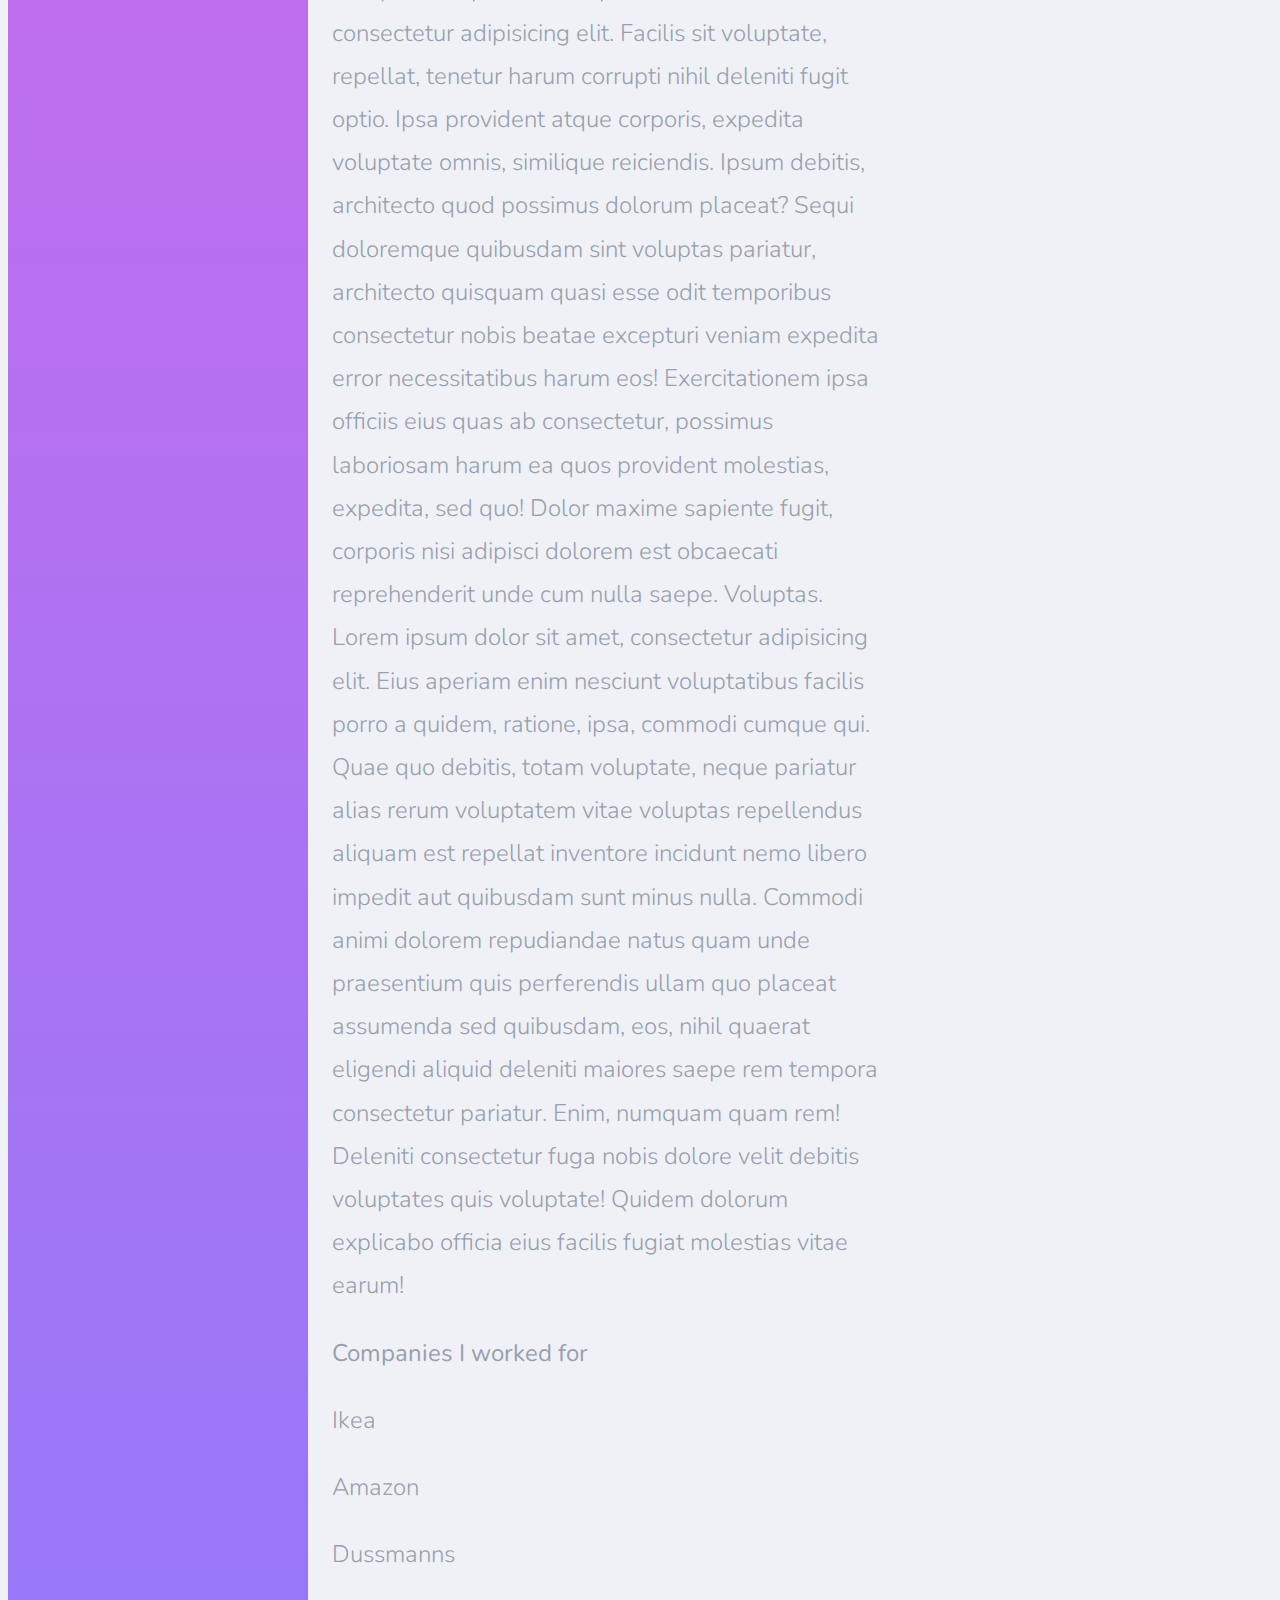
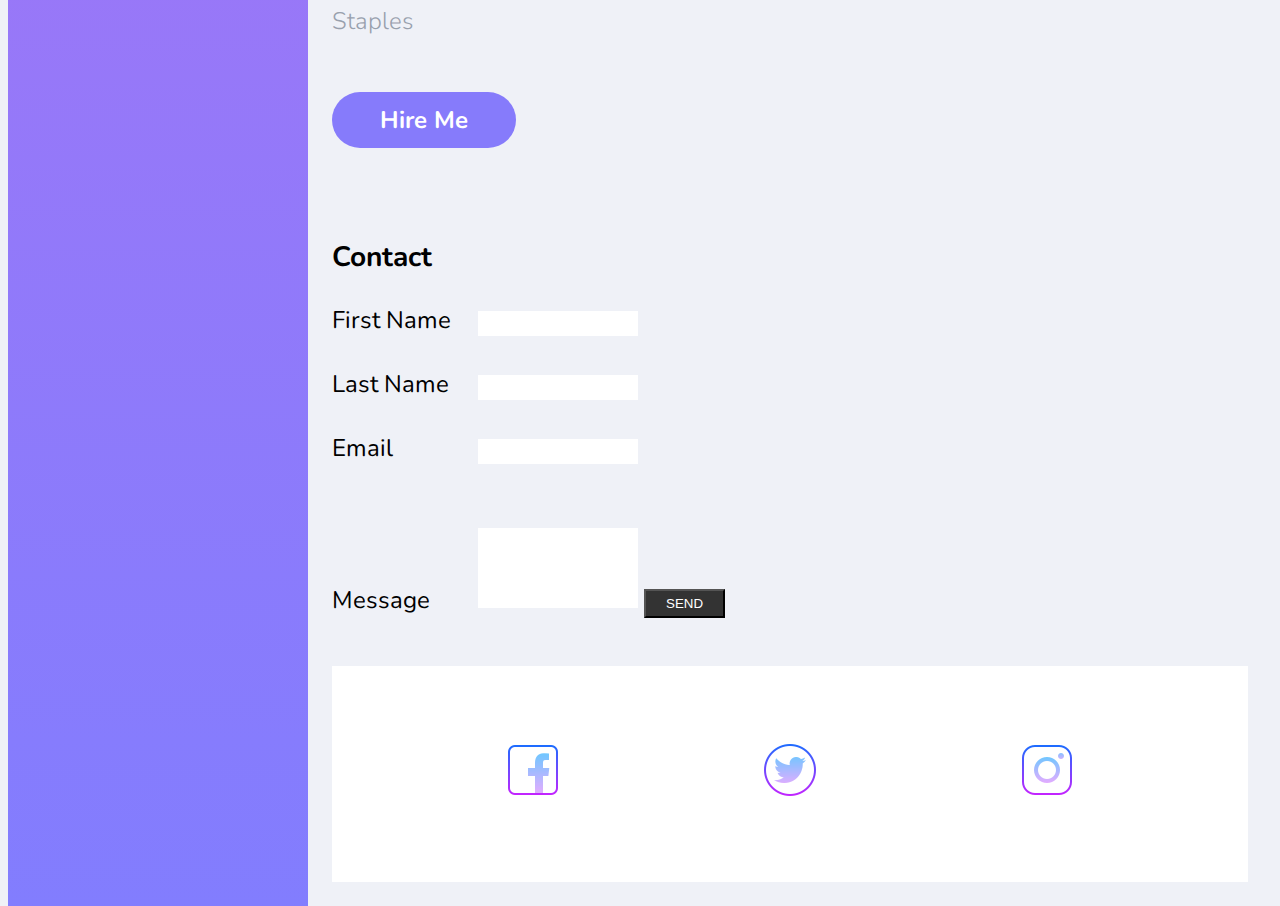
==== commit ae910bb5: "Update index.html" ====
--- a/index.html
+++ b/index.html
@@ -19,105 +19,95 @@
                 </ul>
             </nav>
         </div>
+        <!--- Start Main (hero) content -->
 
         <div class="content">
             <section class="hero">
-                <img src="je.jpg"/>
+                <img src="je.jpg" />
                 <div class="hero-content">
                     <h1>Passionate<br>Front Developer</h1>
                     <blockquote>'Simple is Always Better'</blockquote>
-                    <p>I am a Portuguese fresh Front Web Developer. Currently living in Berlin, Germany,where I did my Web Development Studies.  </p>
+                    <p>I am a Portuguese fresh Front Web Developer. Currently living in Berlin, Germany,where I did my Web Development Studies.</p>
 
 
-                    <h3 id="about">About<br></h3>
+                    <h3 id="about">About Me</h3>
 
                     <p>My Name is Ana.</p>
-                    <p>I just beginned this new adventure in the Web Development World. I am really passionate about Front End where I can do my best work. Lorem ipsum dolor sit amet, consectetur adipisicing elit. Molestiae quia tenetur illum cum, placeat odio eveniet consequatur aliquid officiis corporis incidunt accusamus est numquam eum. Accusantium iusto non nesciunt voluptatum consequuntur fugiat libero possimus laborum, doloremque provident illo porro exercitationem in tempore dignissimos minima, voluptatibus facilis nisi nam explicabo ab sit, consectetur quas! Aut tenetur eveniet, blanditiis. Omnis debitis exercitationem voluptatem, perspiciatis odio repellat, beatae quasi ducimus, aut quis nulla?
+                    <p>I just beginned this new adventure in the Web Development World. I am really passionate about Front End where I can do my best work. 
+                       Lorem ipsum dolor sit amet, consectetur adipisicing elit. Molestiae quia tenetur illum cum, placeat odio eveniet consequatur aliquid officiis corporis incidunt accusamus est numquam eum. Accusantium iusto non nesciunt voluptatum consequuntur fugiat libero possimus laborum, doloremque provident illo porro exercitationem in tempore dignissimos minima, voluptatibus facilis nisi nam explicabo ab sit, consectetur quas! Aut tenetur eveniet, blanditiis. Omnis debitis exercitationem voluptatem, perspiciatis odio repellat, beatae quasi ducimus, aut quis nulla?
                        Lorem ipsum dolor sit amet, consectetur adipisicing elit. Velit minus aperiam vel distinctio consequatur laborum sint adipisci nulla illo. Praesentium.
-                       Lorem ipsum dolor sit amet, consectetur adipisicing elit. Odit enim earum, dolor est culpa facere quasi eos. Qui eaque dolor officia deserunt enim et magnam!</p>
-
-
-                        <h3 id="portfolio"><br>Portfolio</h3>
+                       Lorem ipsum dolor sit amet, consectetur adipisicing elit. Odit enim earum, dolor est culpa facere quasi eos. Qui eaque dolor officia deserunt enim et magnam!
+                        <h3 id="portfolio">Portfolio</h3>
                         <p>Foto Galerie</p>
                         <div class="galerie">
-                            <figure>
-
-                                <figcaption>Spunkie Music Band </figcaption> <img src="spunkie.jpg"><br>
-                                <p>Portuguese Punk Band....bla bla bl bla bla bla bla bla</p>
-                                <figcaption>Photographer</figcaption>
-                                <img src="carlota.jpg"><br>
-                                <p>Carlota Andrade Photographer
-                                    Lisbon and Reagion, Portugal</p>
-                                
-                                <figcaption>Bagau Jewlery Designer</figcaption>
-                                <img src="bagau.jpg"><br>
-                                <p>Disciplin and  Tecnics of Officine, José Carlos Rebelo - Jewlery Master.</p>
-
+                        <figure>
+                            <img src="spunkie.jpg"><figcaption><p>Made a Website for this Band</p></figcaption>
+                            <img src="carlota.jpg"><figcaption><p>Made a microsite for this Photographer</p></figcaption>
+                            <img src="bagau.jpg"><figcaption><p>Made responsive Website for his Jewlery Designer</p></figcaption>
                             </figure>
                         </div>
                         <br><br><br><br><br>
 
                         <h3 id="curriculum"><br>Currículum</h3>
-                    <p><b>Work Experience</b></p>
-                    <p>Lorem ipsum dolor sit amet, consectetur adipisicing elit. Tenetur praesentium laboriosam pariatur ratione eius eos, voluptatibus alias nulla quae nobis nam molestias deleniti, ipsa nisi fugiat numquam assumenda quam dolor sapiente repellendus totam suscipit sunt odit recusandae consequuntur. Sit quidem animi consequuntur repellat, placeat, neque quod voluptatibus illum nisi vel porro. Dolorem rerum esse possimus beatae adipisci suscipit rem totam.
+
+                        <p><b>Work Experience</b></p>
+                        <p>Lorem ipsum dolor sit amet, consectetur adipisicing elit. Tenetur praesentium laboriosam pariatur ratione eius eos, voluptatibus alias nulla quae nobis nam molestias deleniti, ipsa nisi fugiat numquam assumenda quam dolor sapiente repellendus totam suscipit sunt odit recusandae consequuntur. Sit quidem animi consequuntur repellat, placeat, neque quod voluptatibus illum nisi vel porro. Dolorem rerum esse possimus beatae adipisci suscipit rem totam.
                         Lorem ipsum dolor sit amet, consectetur adipisicing elit. Soluta repellat cumque impedit natus quam provident magni, harum facere ipsa sit dolorem dolor commodi, inventore optio rerum dicta consectetur porro iure mollitia amet excepturi. Iusto dolor ad eum voluptates repellendus ipsum in hic harum culpa, obcaecati necessitatibus ipsam eos architecto nam.
                         Lorem ipsum dolor sit amet, consectetur adipisicing elit. Tenetur pariatur asperiores consequatur maiores accusamus illum quasi delectus deleniti quis debitis! Iure animi quidem fugit. Nam sequi rerum nihil voluptates eum obcaecati amet placeat deserunt esse maiores, eligendi veniam. Adipisci natus, sed aut voluptatibus deserunt. Doloribus dignissimos unde recusandae, iure impedit odit ullam. Fuga, nisi perspiciatis repellendus aperiam ipsa aut quo necessitatibus inventore! Molestias a, recusandae, quia impedit laboriosam in repellendus quam dolorum assumenda, explicabo quibusdam voluptatem expedita tenetur obcaecati officiis nemo voluptates magni alias ipsum eveniet doloremque repudiandae deserunt. Saepe ipsum, deserunt cum, iure porro alias nesciunt animi iusto rem.
                         Lorem ipsum dolor sit amet, consectetur adipisicing elit. Quod doloribus labore dignissimos facere necessitatibus, veritatis perferendis pariatur, qui id, suscipit fugit numquam. Eum nemo deserunt commodi porro provident harum quaerat sit distinctio laboriosam fugit cupiditate facilis, minus repellendus illum molestiae praesentium nihil laudantium voluptatem veritatis! Quos architecto possimus iure dolor animi a ex iusto, aperiam, modi qui et cum molestias saepe eius debitis, earum? Voluptatem illo rerum voluptatum? Voluptates, optio.
                         Lorem ipsum dolor sit amet, consectetur adipisicing elit. Facilis sit voluptate, repellat, tenetur harum corrupti nihil deleniti fugit optio. Ipsa provident atque corporis, expedita voluptate omnis, similique reiciendis. Ipsum debitis, architecto quod possimus dolorum placeat? Sequi doloremque quibusdam sint voluptas pariatur, architecto quisquam quasi esse odit temporibus consectetur nobis beatae excepturi veniam expedita error necessitatibus harum eos! Exercitationem ipsa officiis eius quas ab consectetur, possimus laboriosam harum ea quos provident molestias, expedita, sed quo! Dolor maxime sapiente fugit, corporis nisi adipisci dolorem est obcaecati reprehenderit unde cum nulla saepe. Voluptas.
                         Lorem ipsum dolor sit amet, consectetur adipisicing elit. Eius aperiam enim nesciunt voluptatibus facilis porro a quidem, ratione, ipsa, commodi cumque qui. Quae quo debitis, totam voluptate, neque pariatur alias rerum voluptatem vitae voluptas repellendus aliquam est repellat inventore incidunt nemo libero impedit aut quibusdam sunt minus nulla. Commodi animi dolorem repudiandae natus quam unde praesentium quis perferendis ullam quo placeat assumenda sed quibusdam, eos, nihil quaerat eligendi aliquid deleniti maiores saepe rem tempora consectetur pariatur. Enim, numquam quam rem! Deleniti consectetur fuga nobis dolore velit debitis voluptates quis voluptate! Quidem dolorum explicabo officia eius facilis fugiat molestias vitae earum!</p>
 
-                        
-    
                         <p><b>Companies I worked for</b></p>
-                       <p>Ikea</p>
+                    <p>Ikea</p>
                     <p>Amazon</p>
                     <p>Dussmanns</p>
                     <p>Staples</p>
 
 
-                        <a class="action-btn" href="">Hire Me</a><a href="#top"></a>
+                                <a class="action-btn" href="">Hire Me</a><a href="#top"></a>
 
-                        <h3 id="contact"><br>Contact</h3>
+                                <h3 id="contact"><br>Contact</h3>
+                                <!--- Start Form Contact -->
+                                <form action="">
 
-                        <form action="">
+                                    <label for="fn">First Name</label>
+                                    <input type="text" name="firstname" id="fn" required placefolder="firstname"><br>
+                                    <br>
+                                    <label for="ln">Last Name</label>
+                                    <input type="text" name="lastname" id="ln" required><br>
+                                    <br>
+                                    <label for="email">Email</label>
+                                    <input type="email" name="email" id="email" required><br>
+                                    <br>
+                                    <br>
+                                    <label for="msg">Message</label>
+                                    <textarea name="msg" id="msg" required></textarea>
+                                    <input type="submit" value="SEND">
 
-                            <label for="fn">First Name</label>
-                            <input type="text" name="firstname" id="fn" required placefolder="firstname"><br>
-                            <br>
-                            <label for="ln">Last Name</label>
-                            <input type="text" name="lastname" id="ln" required><br>
-                            <br>
-                            <label for="email">Email</label>
-                            <input type="email" name="email" id="email" required><br>
-                            <br>
-                            <label for="msg">Your Message</label>
-                            <textarea name="msg" id="msg" required></textarea><br><br>
-                             <input type="submit" value="SEND">
-                        </form>
+                                </form>
+                                <!-- End Form Contact -->
 
                 </div>
 
             </section>
 
+            <!--End Main (hero) content -->
 
             <div class="footer">
                 <footer>
                     <ul>
 
-                       <div id="imagem" />
+<!--                         <div id="imagem" />-->
                         
                         <li><a href="https://www.facebook.com/ana.rebelo.37"><img src="facebook.png"></a></li>
 
                         <li><a href="https://www.twitter.com"><img src="twitter.png"></a></li>
 
                         <li><a href="https://www.instagram.com"><img src="instagram.png"></a></li>
-                  
-
                     </ul>
-                    
                 </footer>
             </div>
         </div>
     </div>
-</body>
-        </html>
+</body></html>
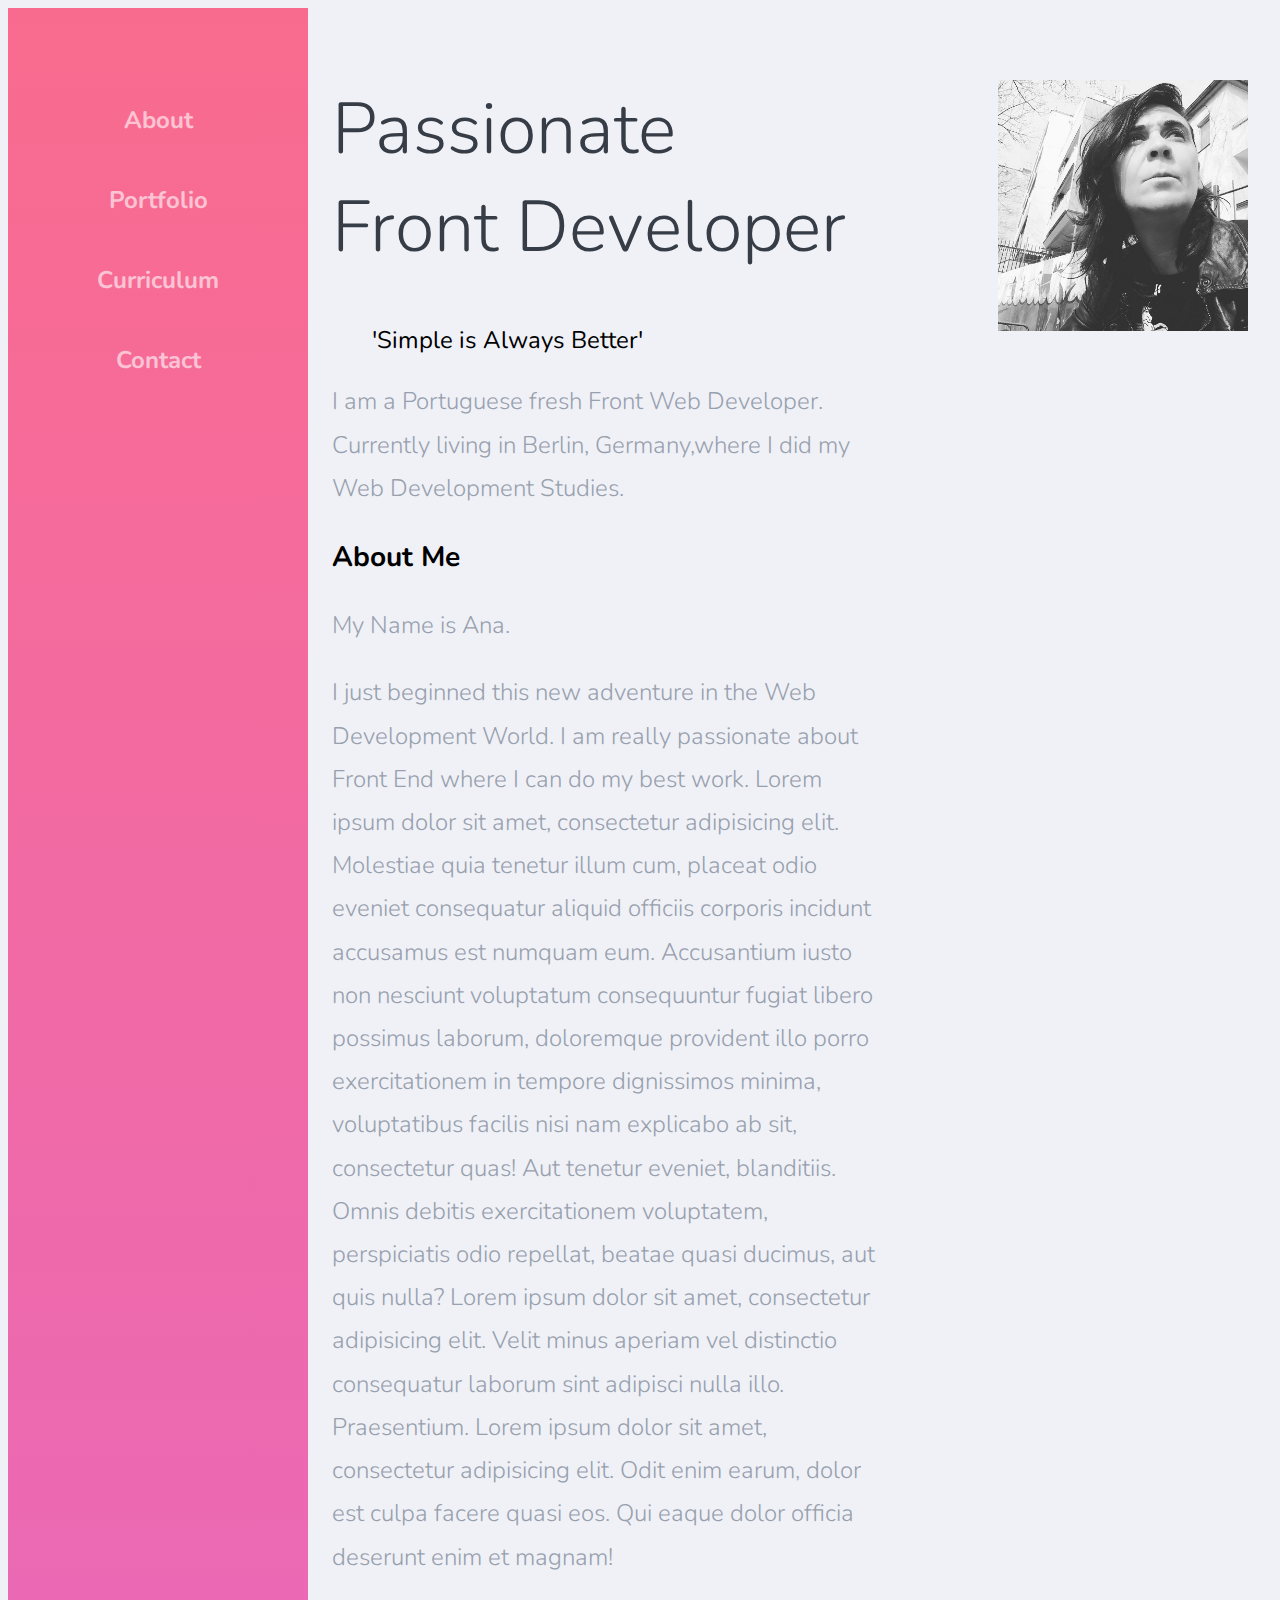
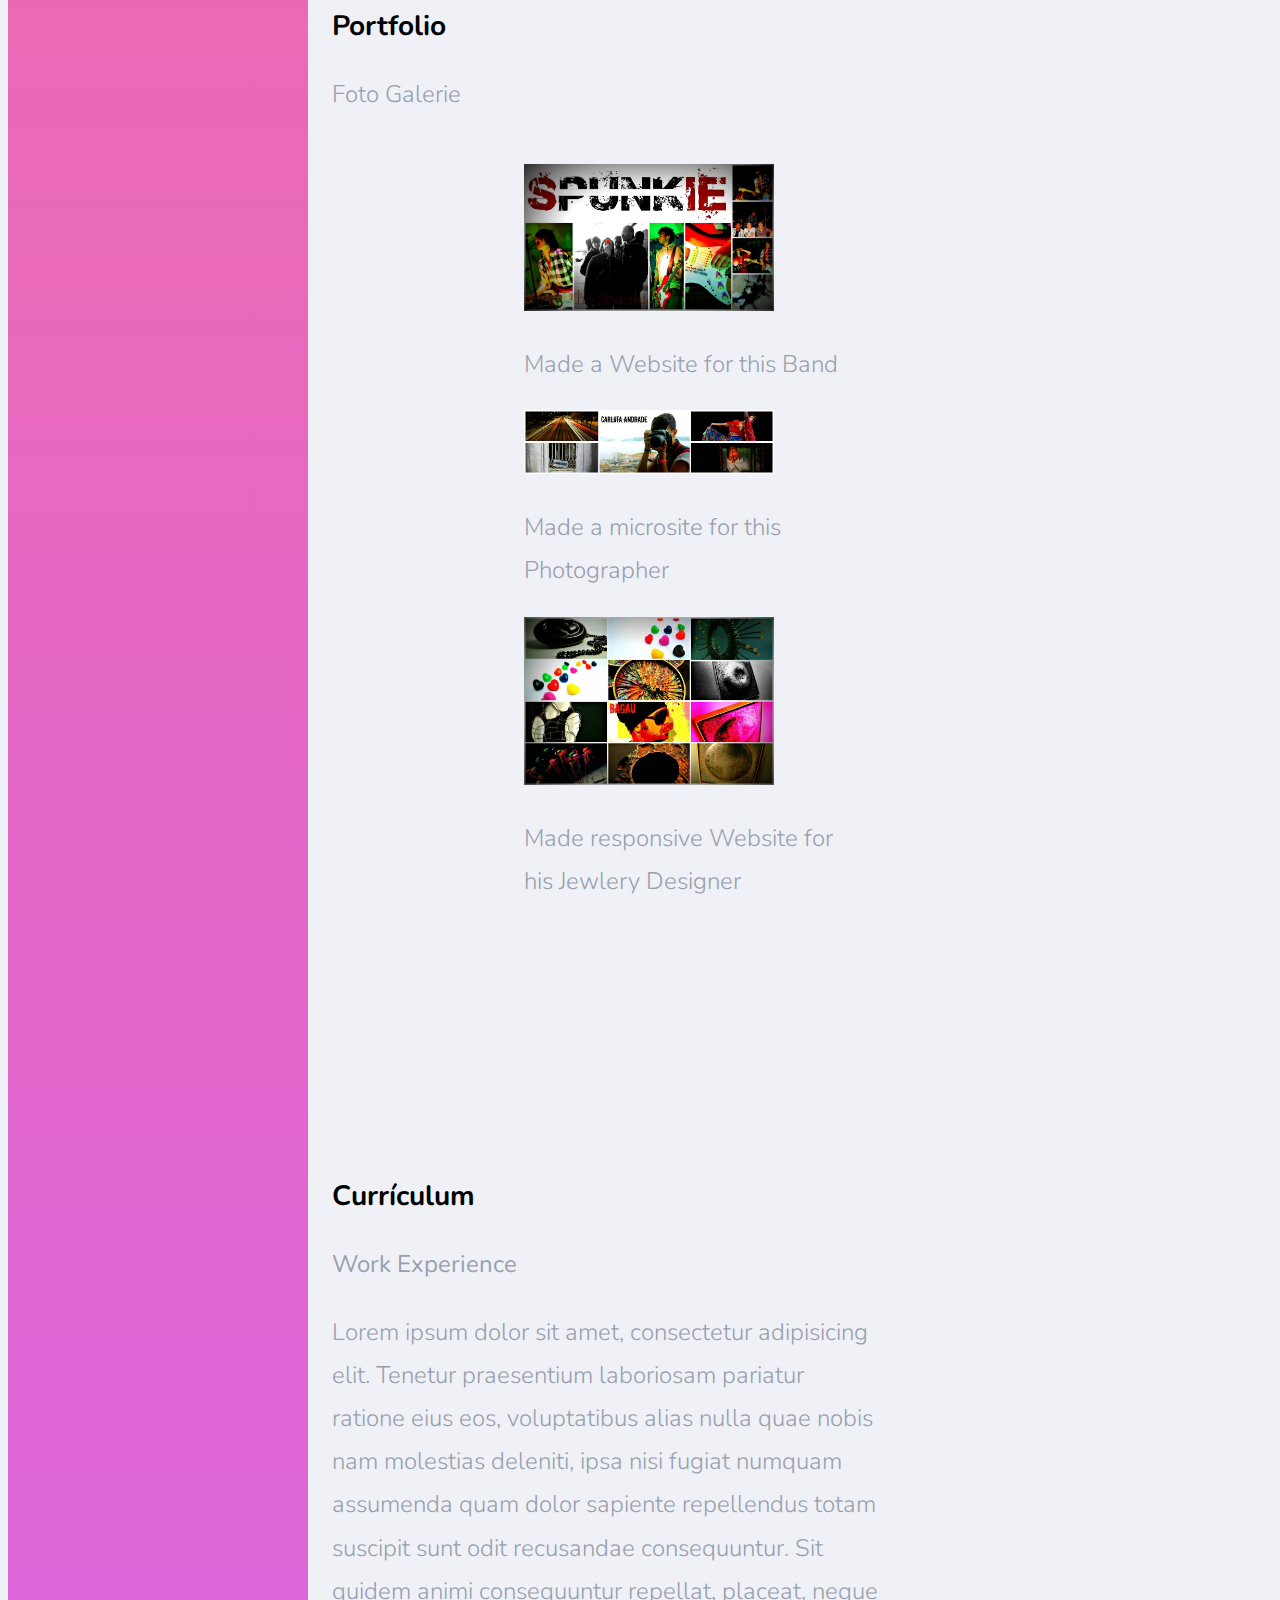
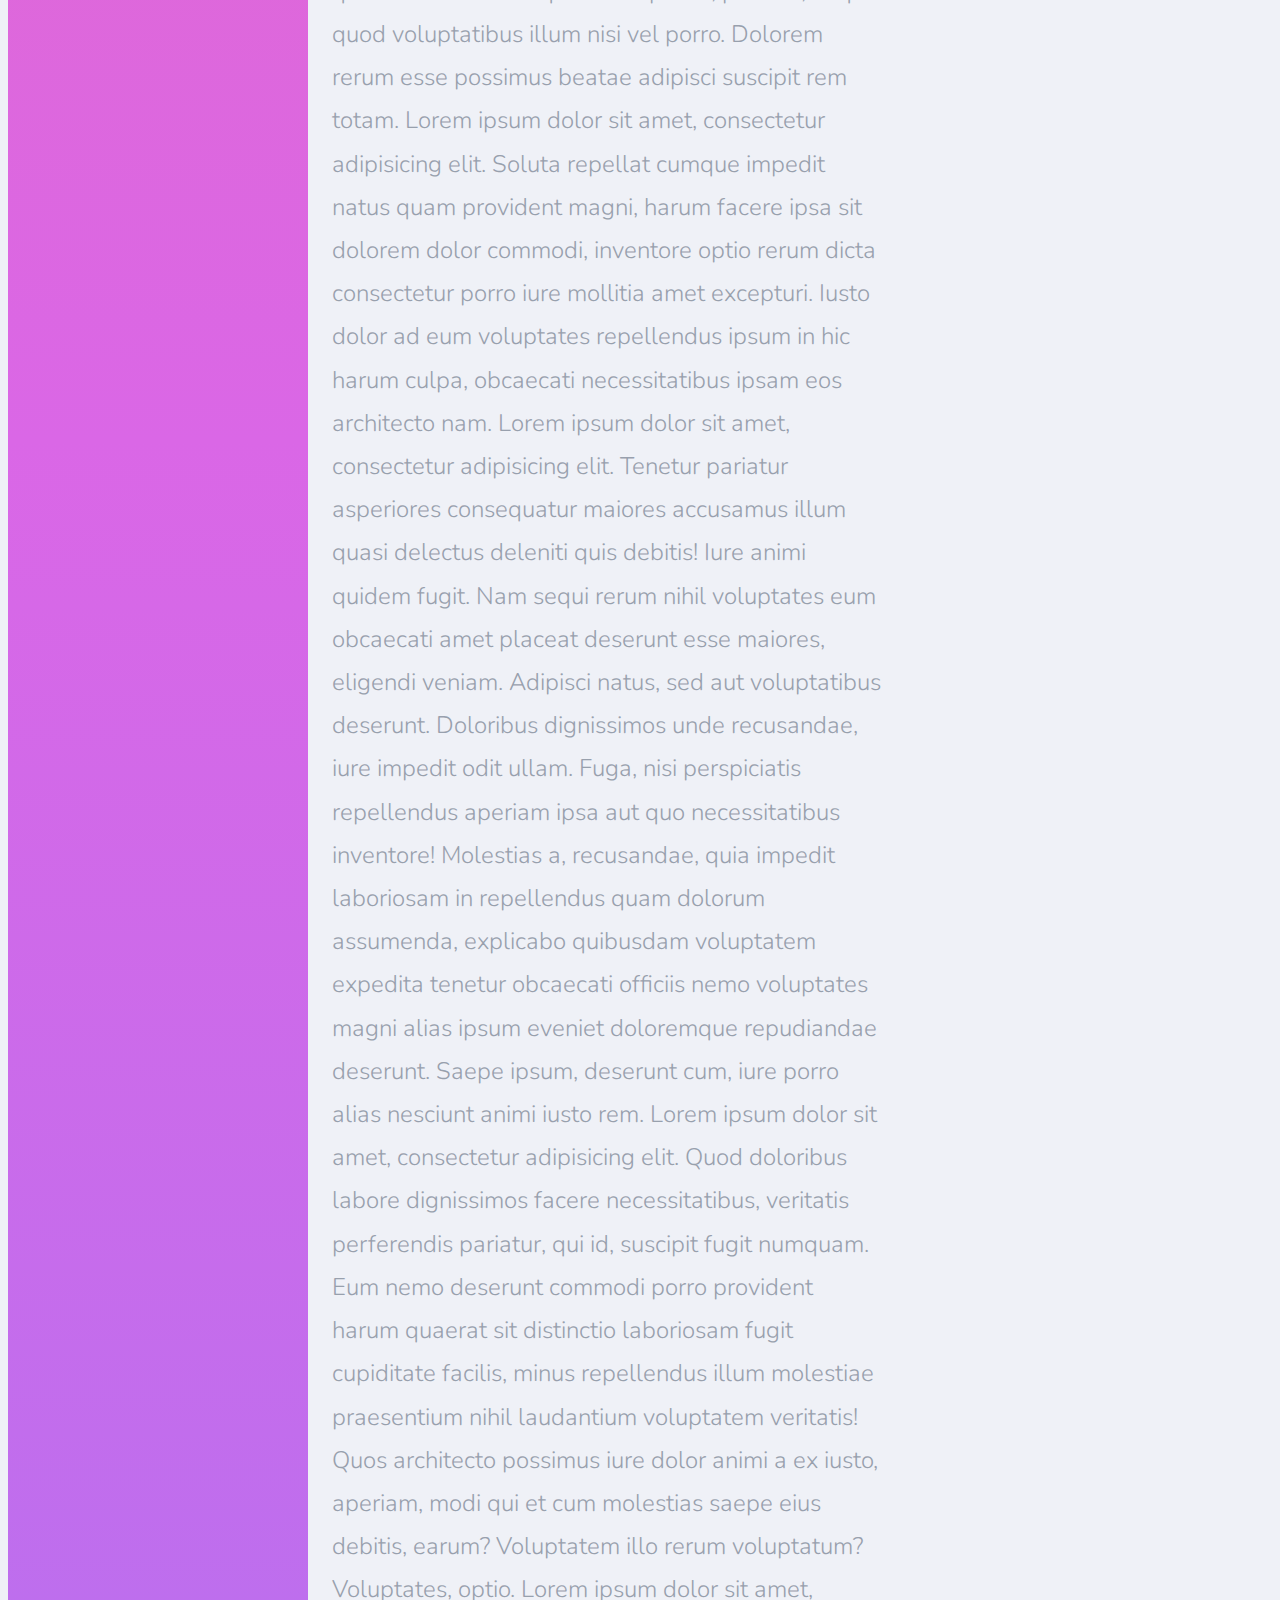
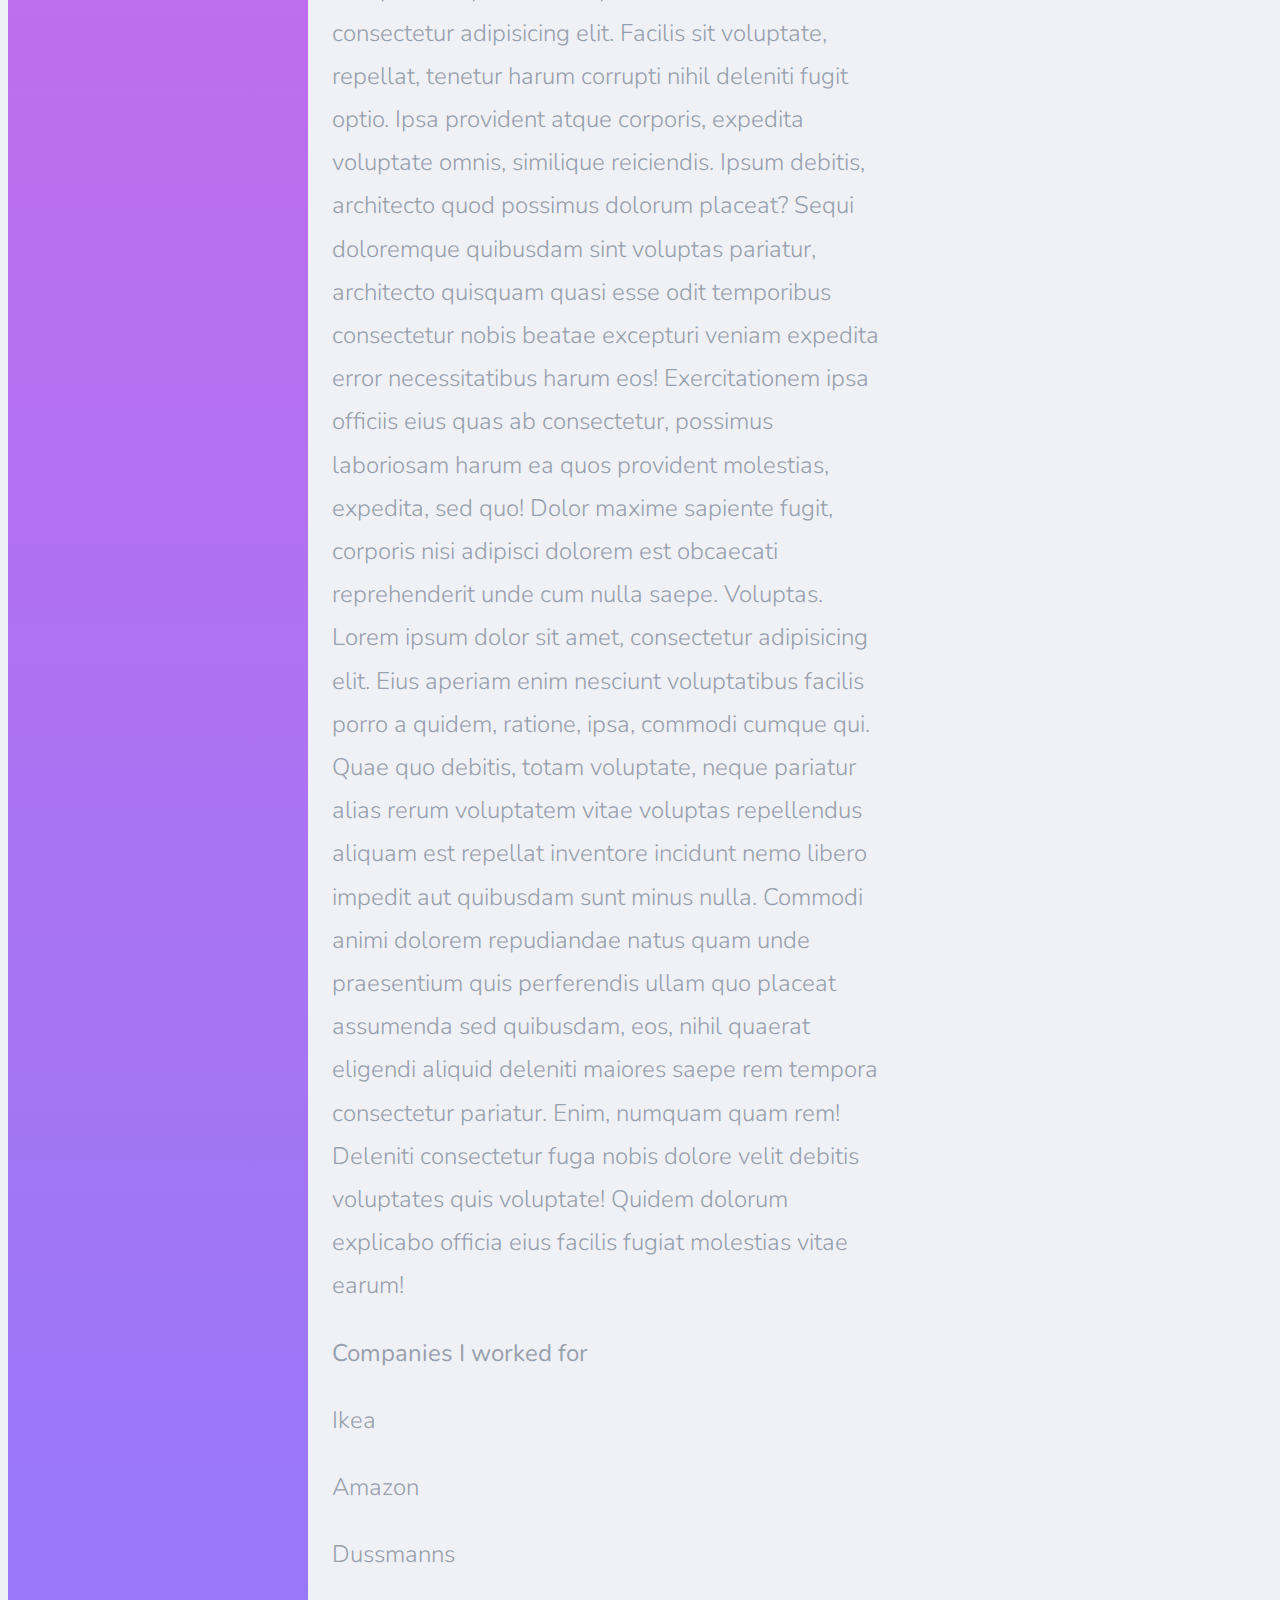
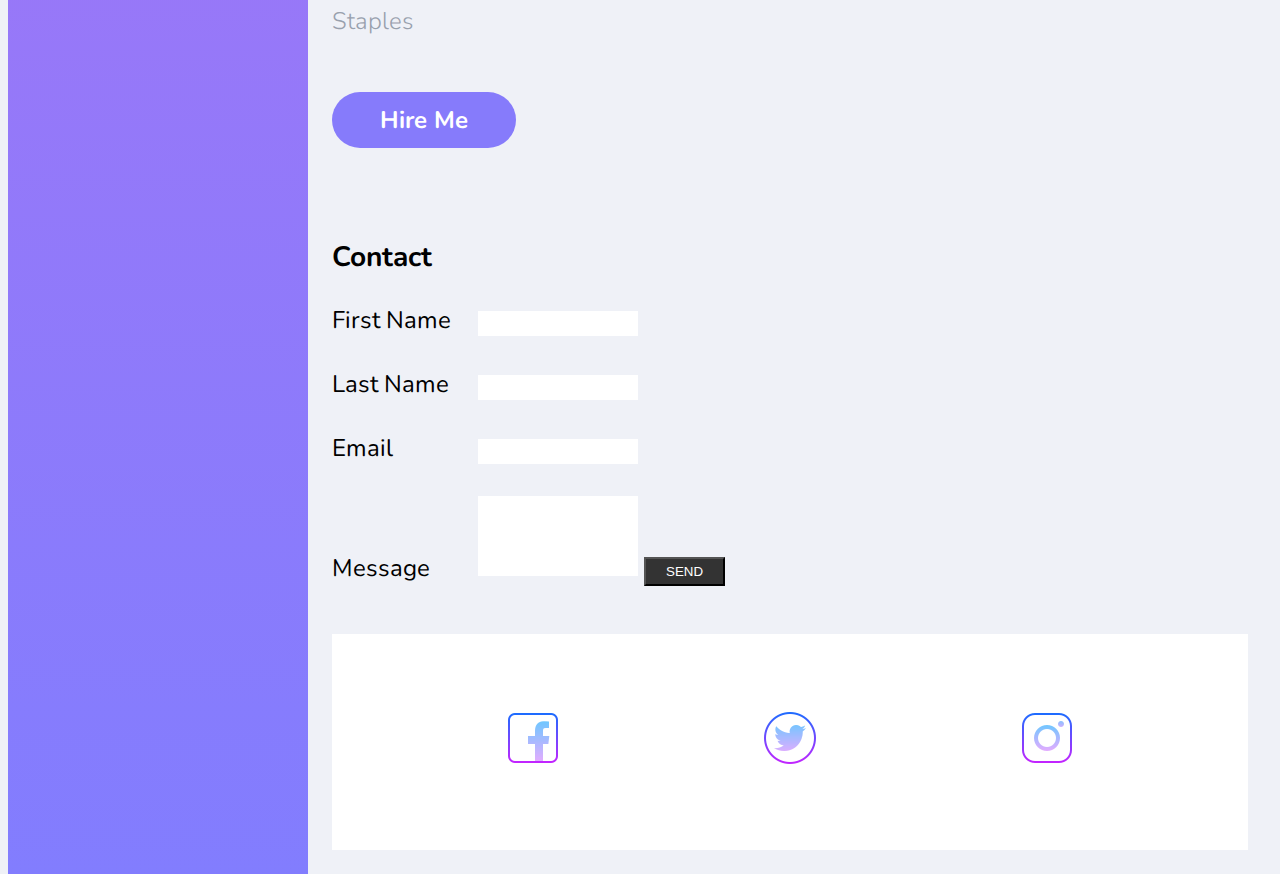
==== commit 5ab1abc9: "Update index.html" ====
--- a/index.html
+++ b/index.html
@@ -80,7 +80,6 @@
                                     <label for="email">Email</label>
                                     <input type="email" name="email" id="email" required><br>
                                     <br>
-                                    <br>
                                     <label for="msg">Message</label>
                                     <textarea name="msg" id="msg" required></textarea>
                                     <input type="submit" value="SEND">
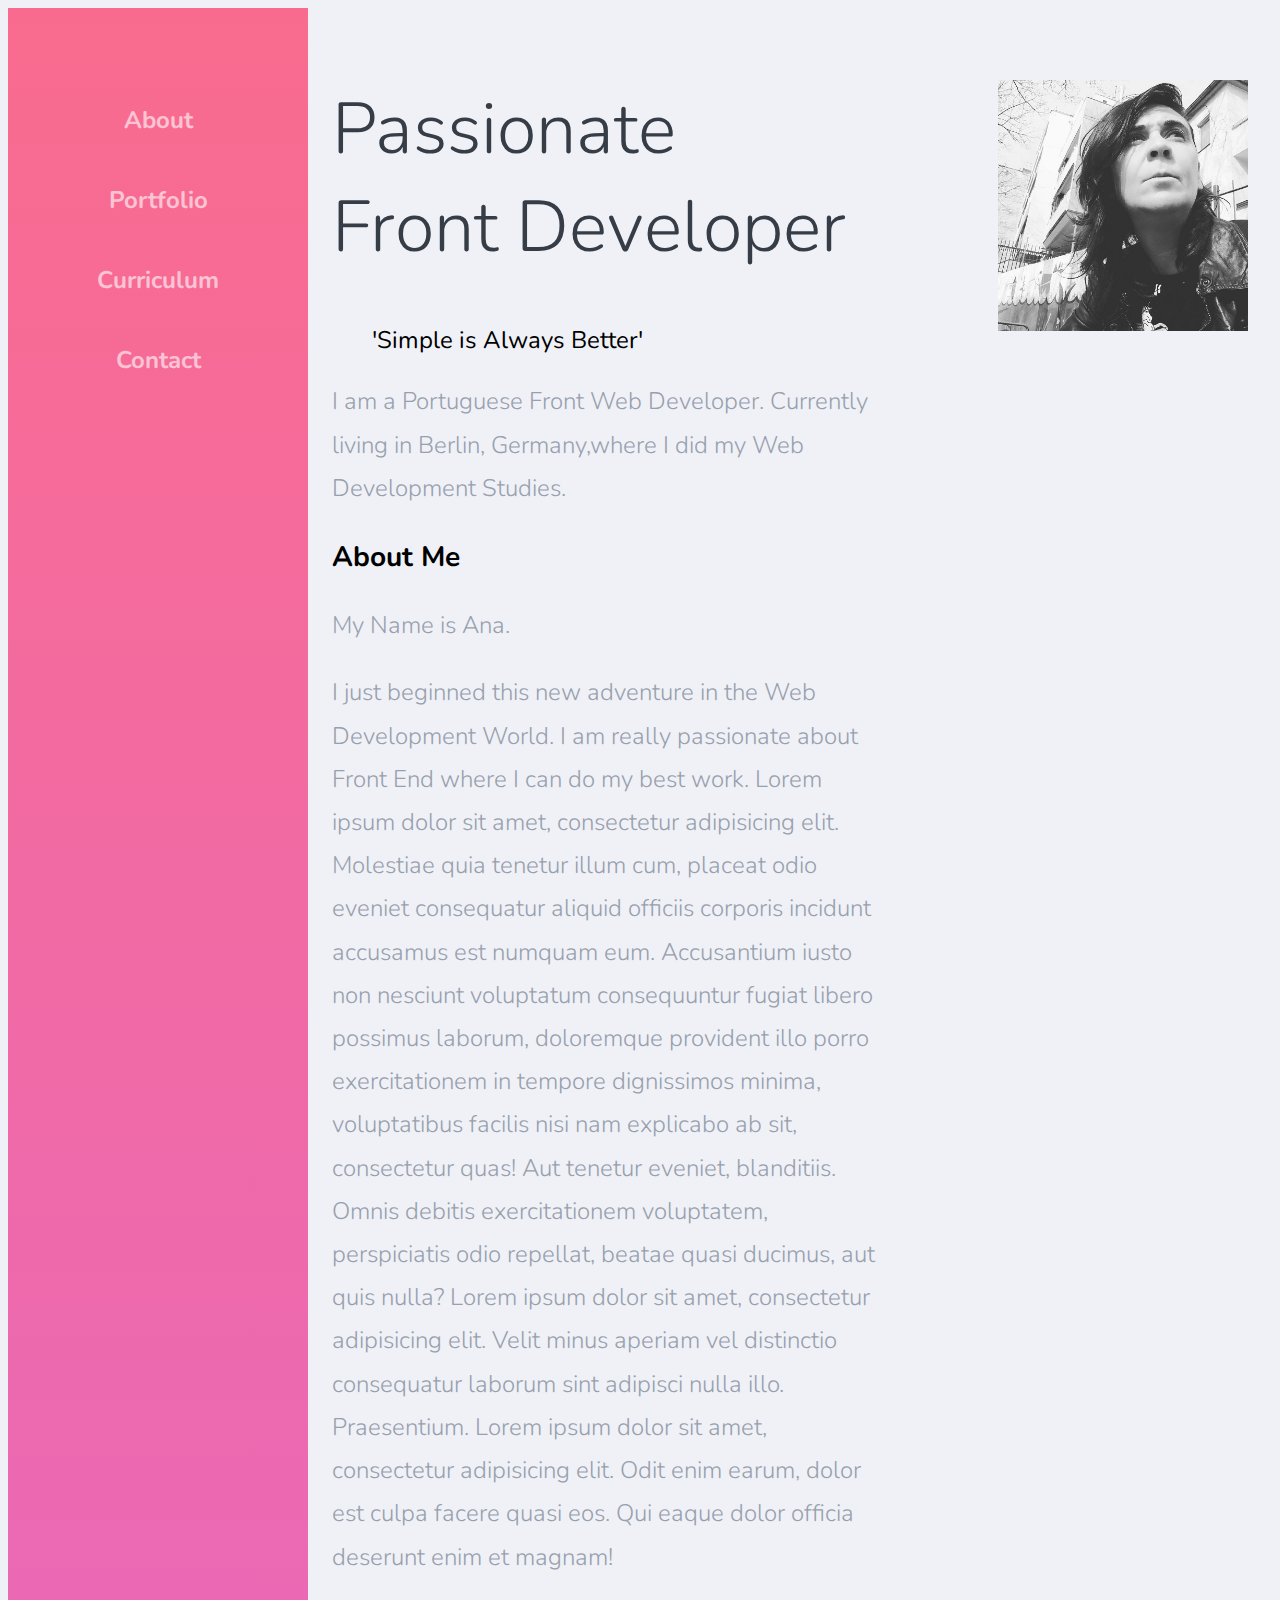
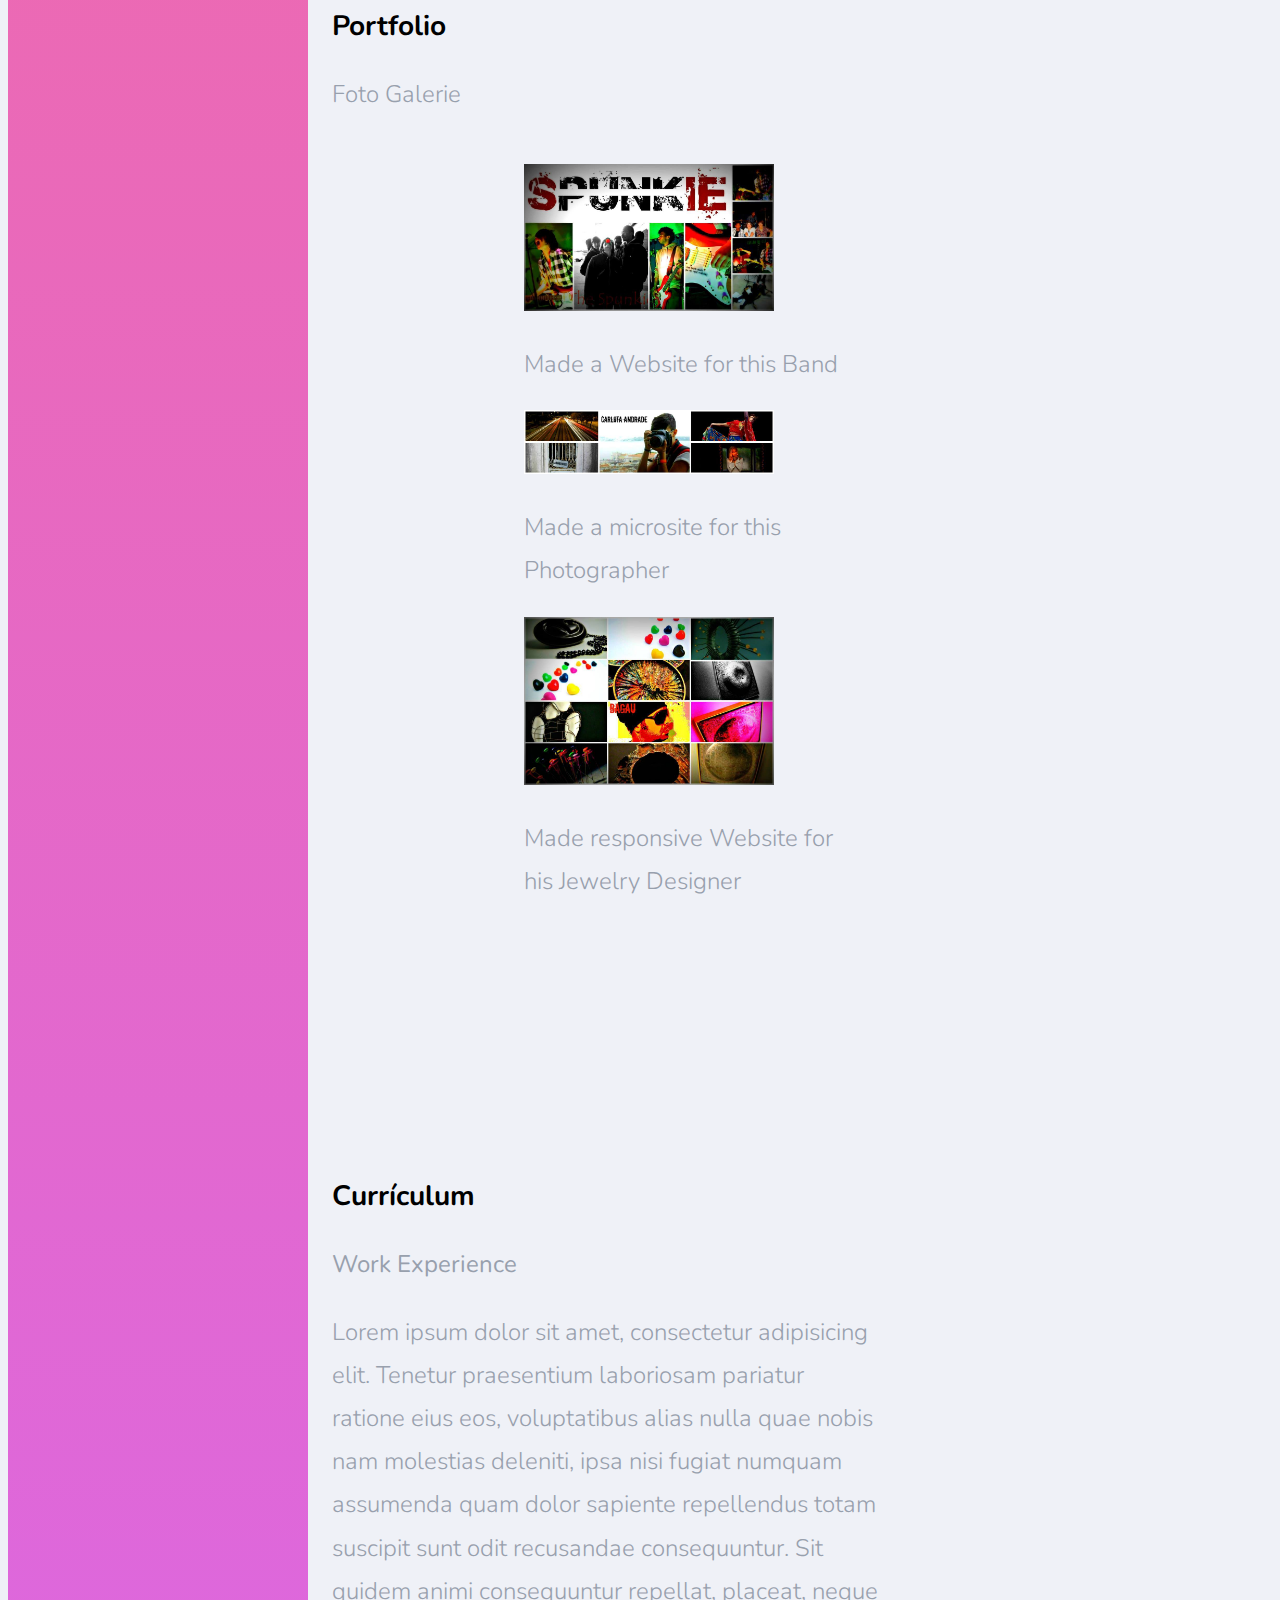
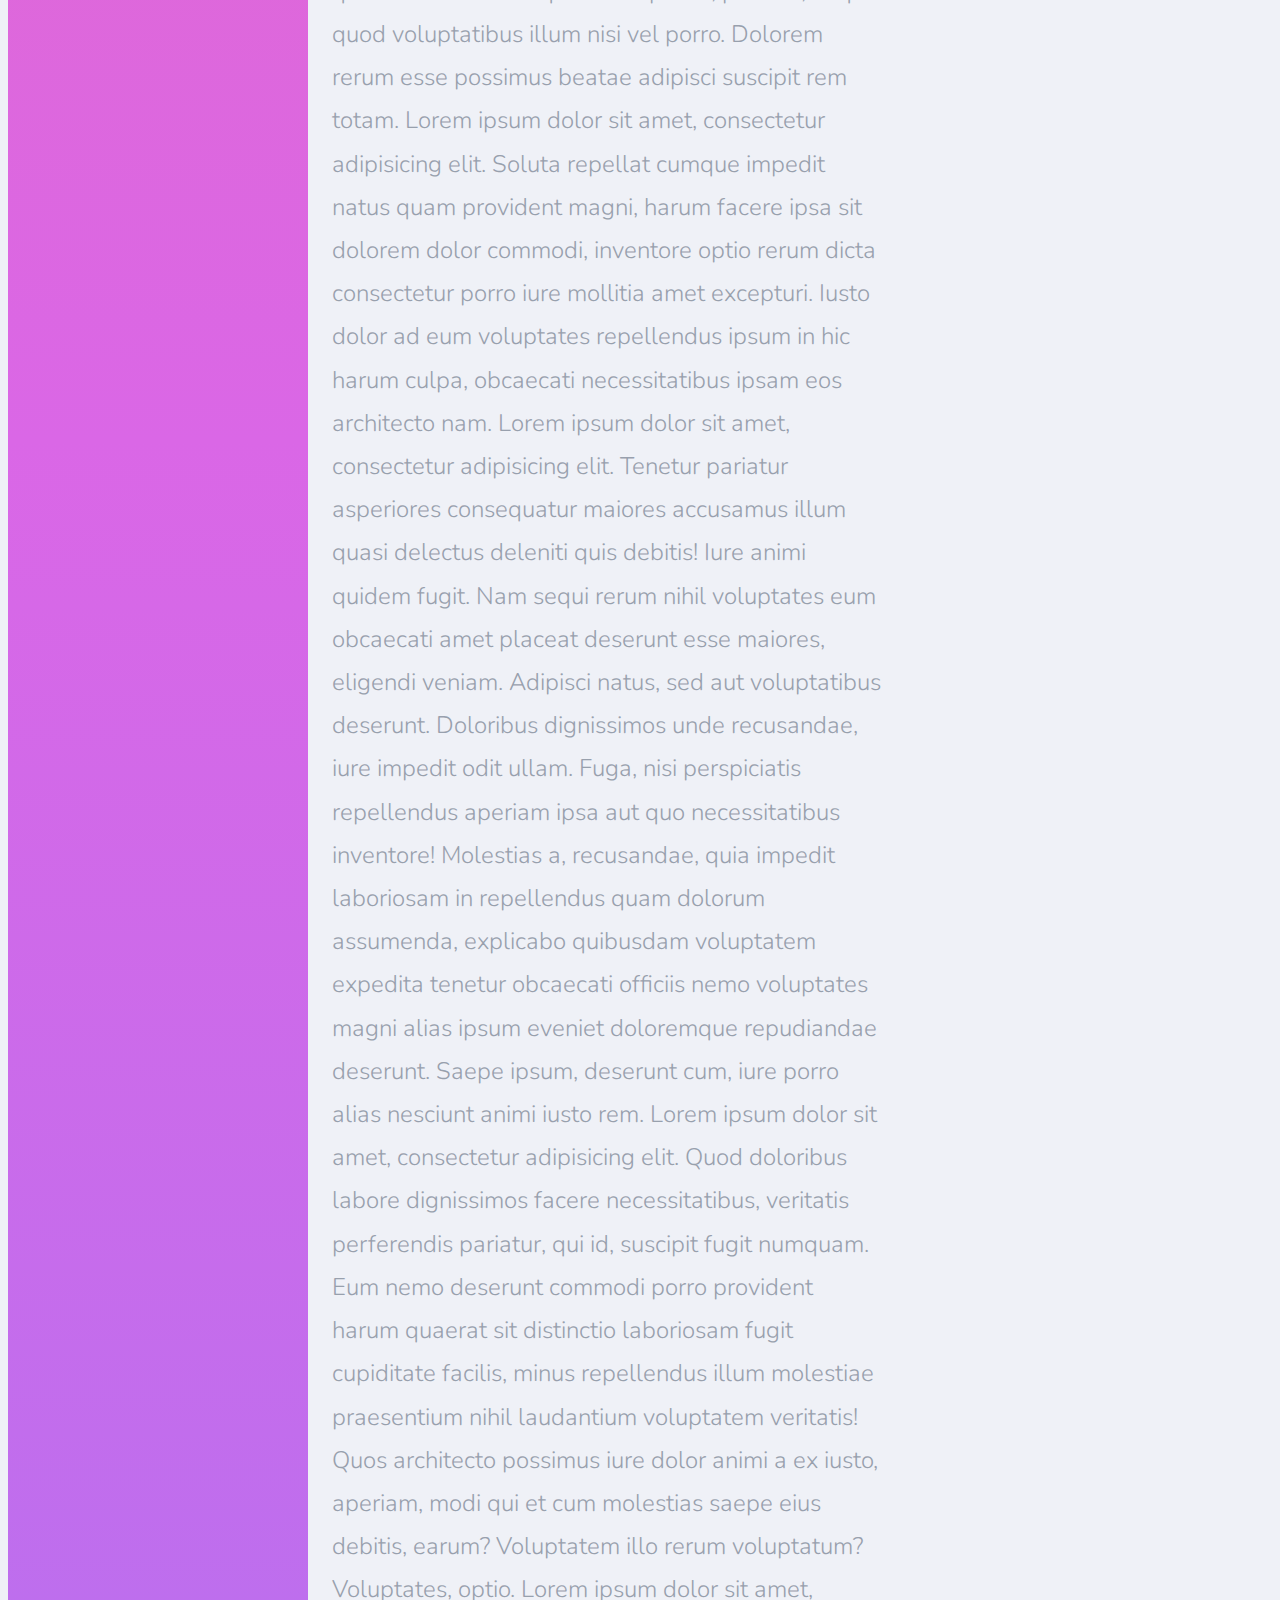
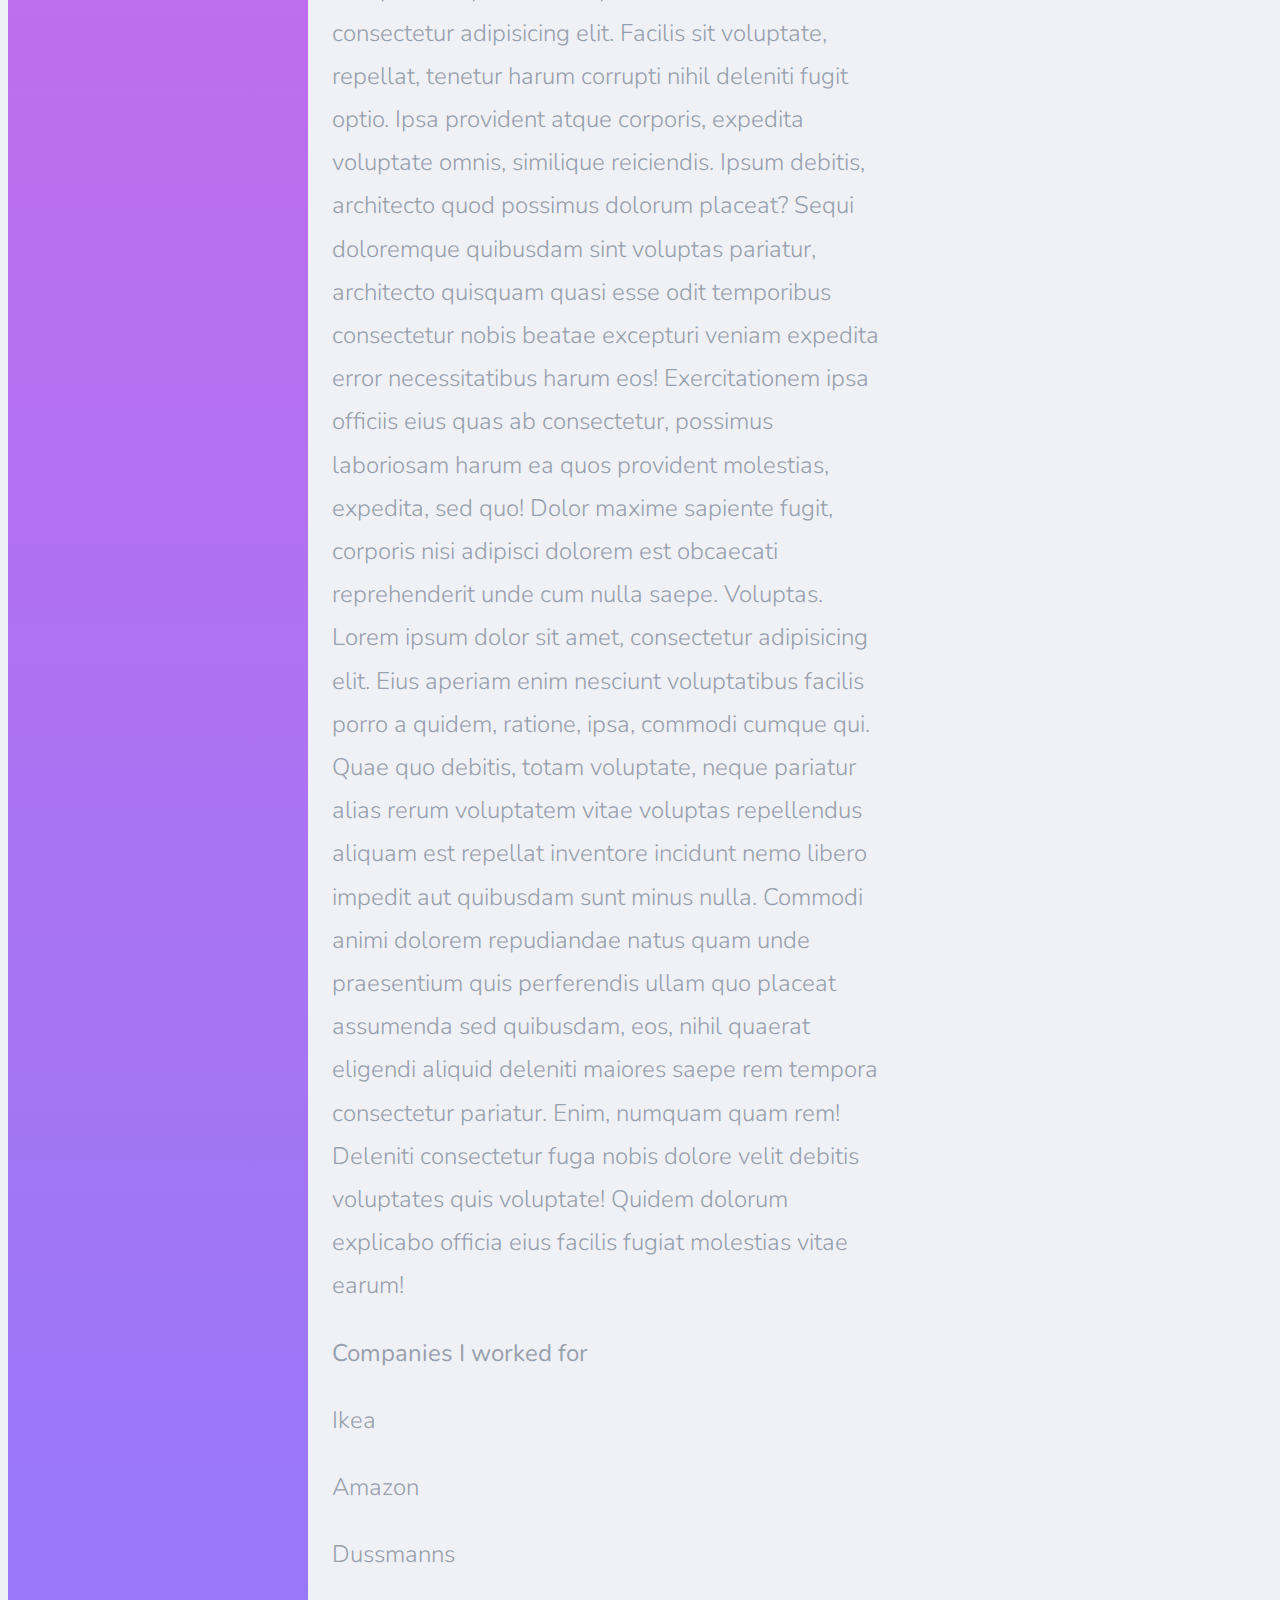
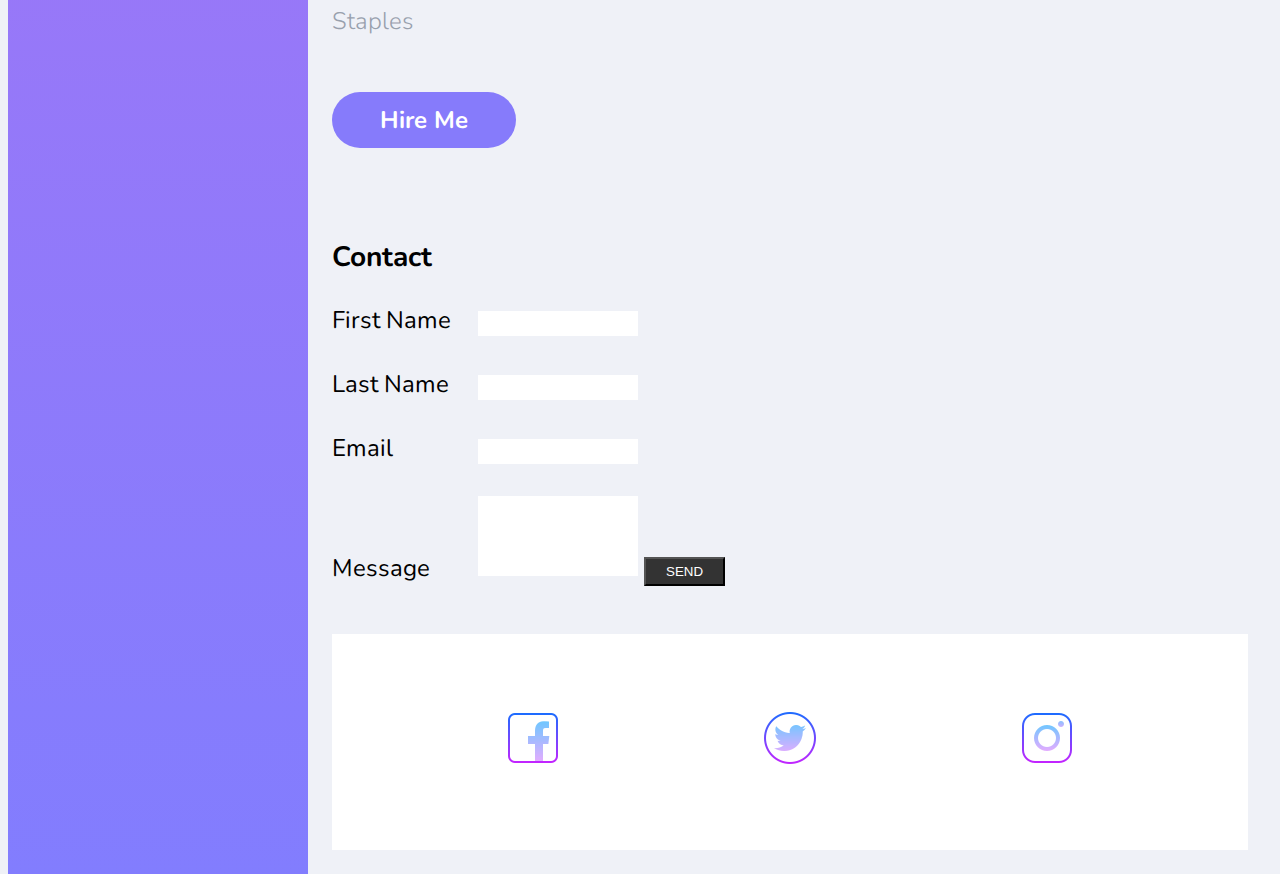
==== commit f1b4a6ff: "Update index.html" ====
--- a/index.html
+++ b/index.html
@@ -27,7 +27,7 @@
                 <div class="hero-content">
                     <h1>Passionate<br>Front Developer</h1>
                     <blockquote>'Simple is Always Better'</blockquote>
-                    <p>I am a Portuguese fresh Front Web Developer. Currently living in Berlin, Germany,where I did my Web Development Studies.</p>
+                    <p>I am a Portuguese Front Web Developer. Currently living in Berlin, Germany,where I did my Web Development Studies.</p>
 
 
                     <h3 id="about">About Me</h3>
@@ -43,7 +43,7 @@
                         <figure>
                             <img src="spunkie.jpg"><figcaption><p>Made a Website for this Band</p></figcaption>
                             <img src="carlota.jpg"><figcaption><p>Made a microsite for this Photographer</p></figcaption>
-                            <img src="bagau.jpg"><figcaption><p>Made responsive Website for his Jewlery Designer</p></figcaption>
+                            <img src="bagau.jpg"><figcaption><p>Made responsive Website for his Jewelry Designer</p></figcaption>
                             </figure>
                         </div>
                         <br><br><br><br><br>
